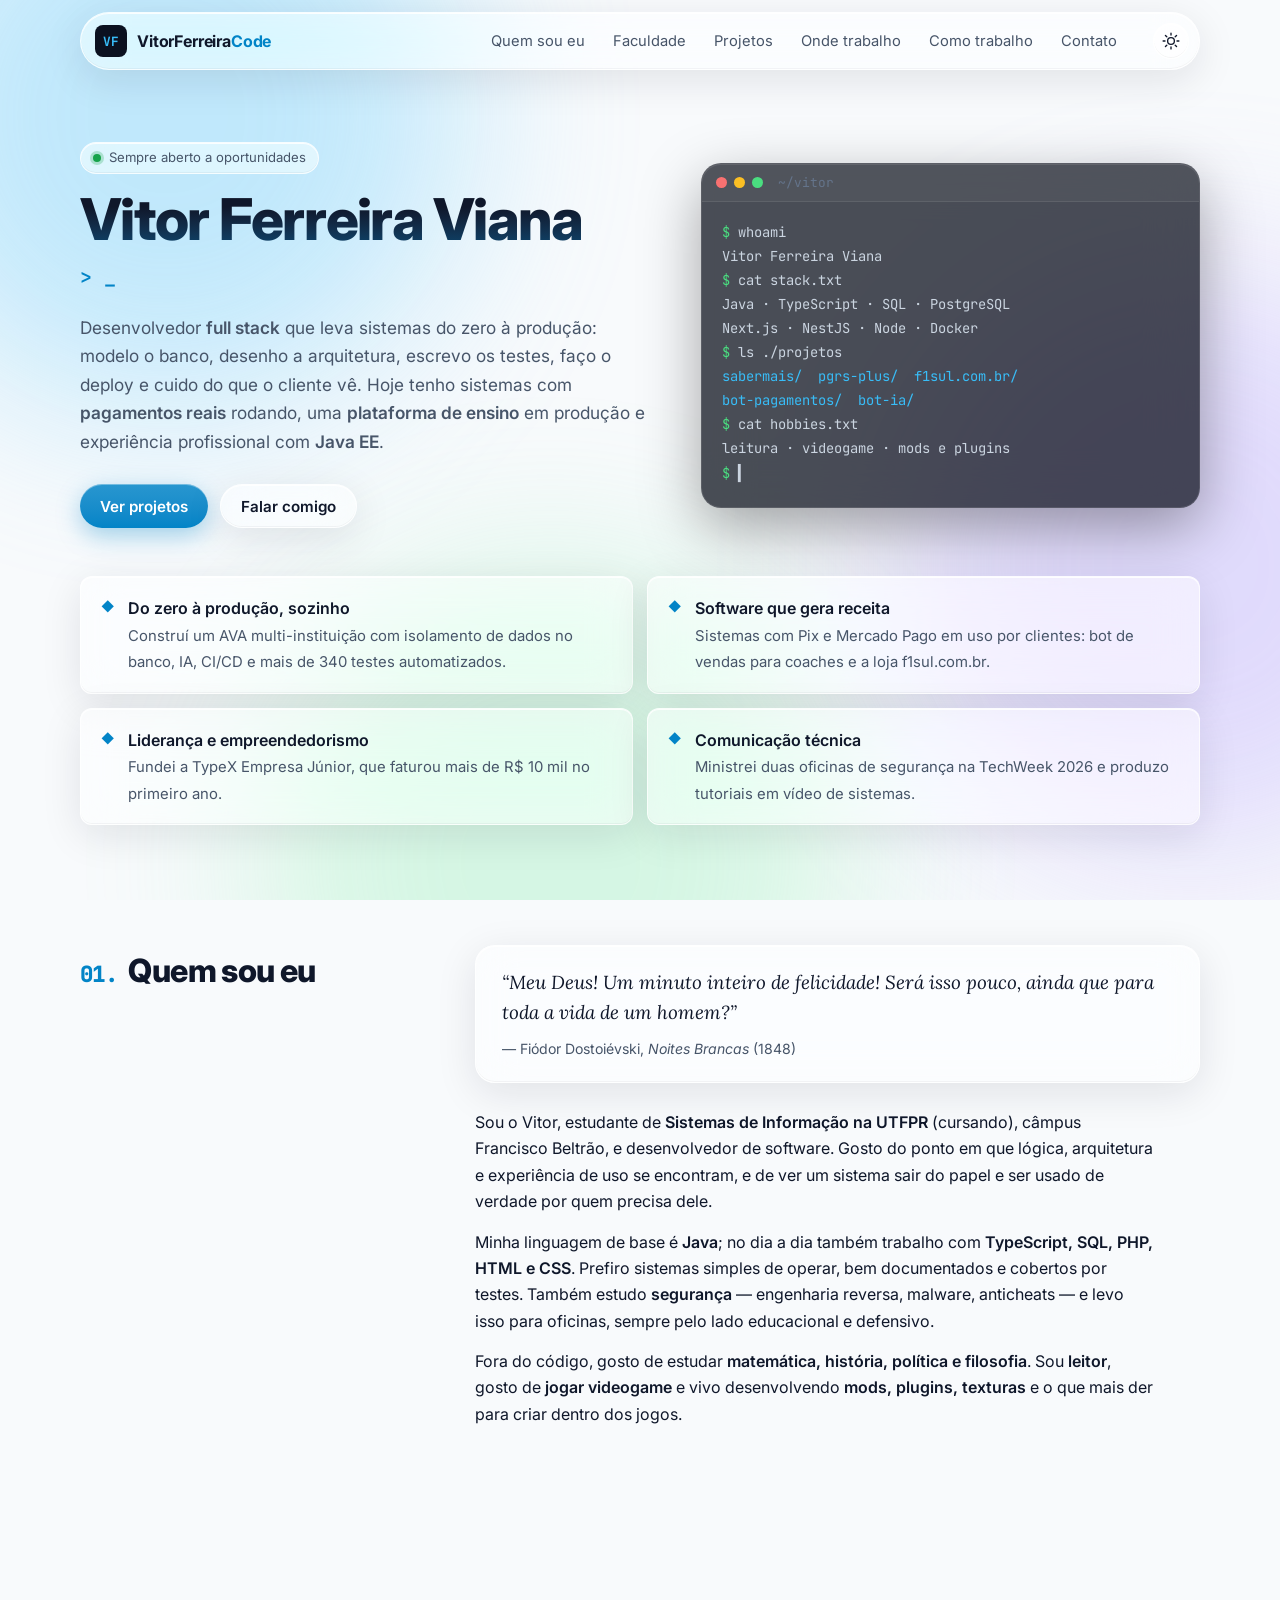
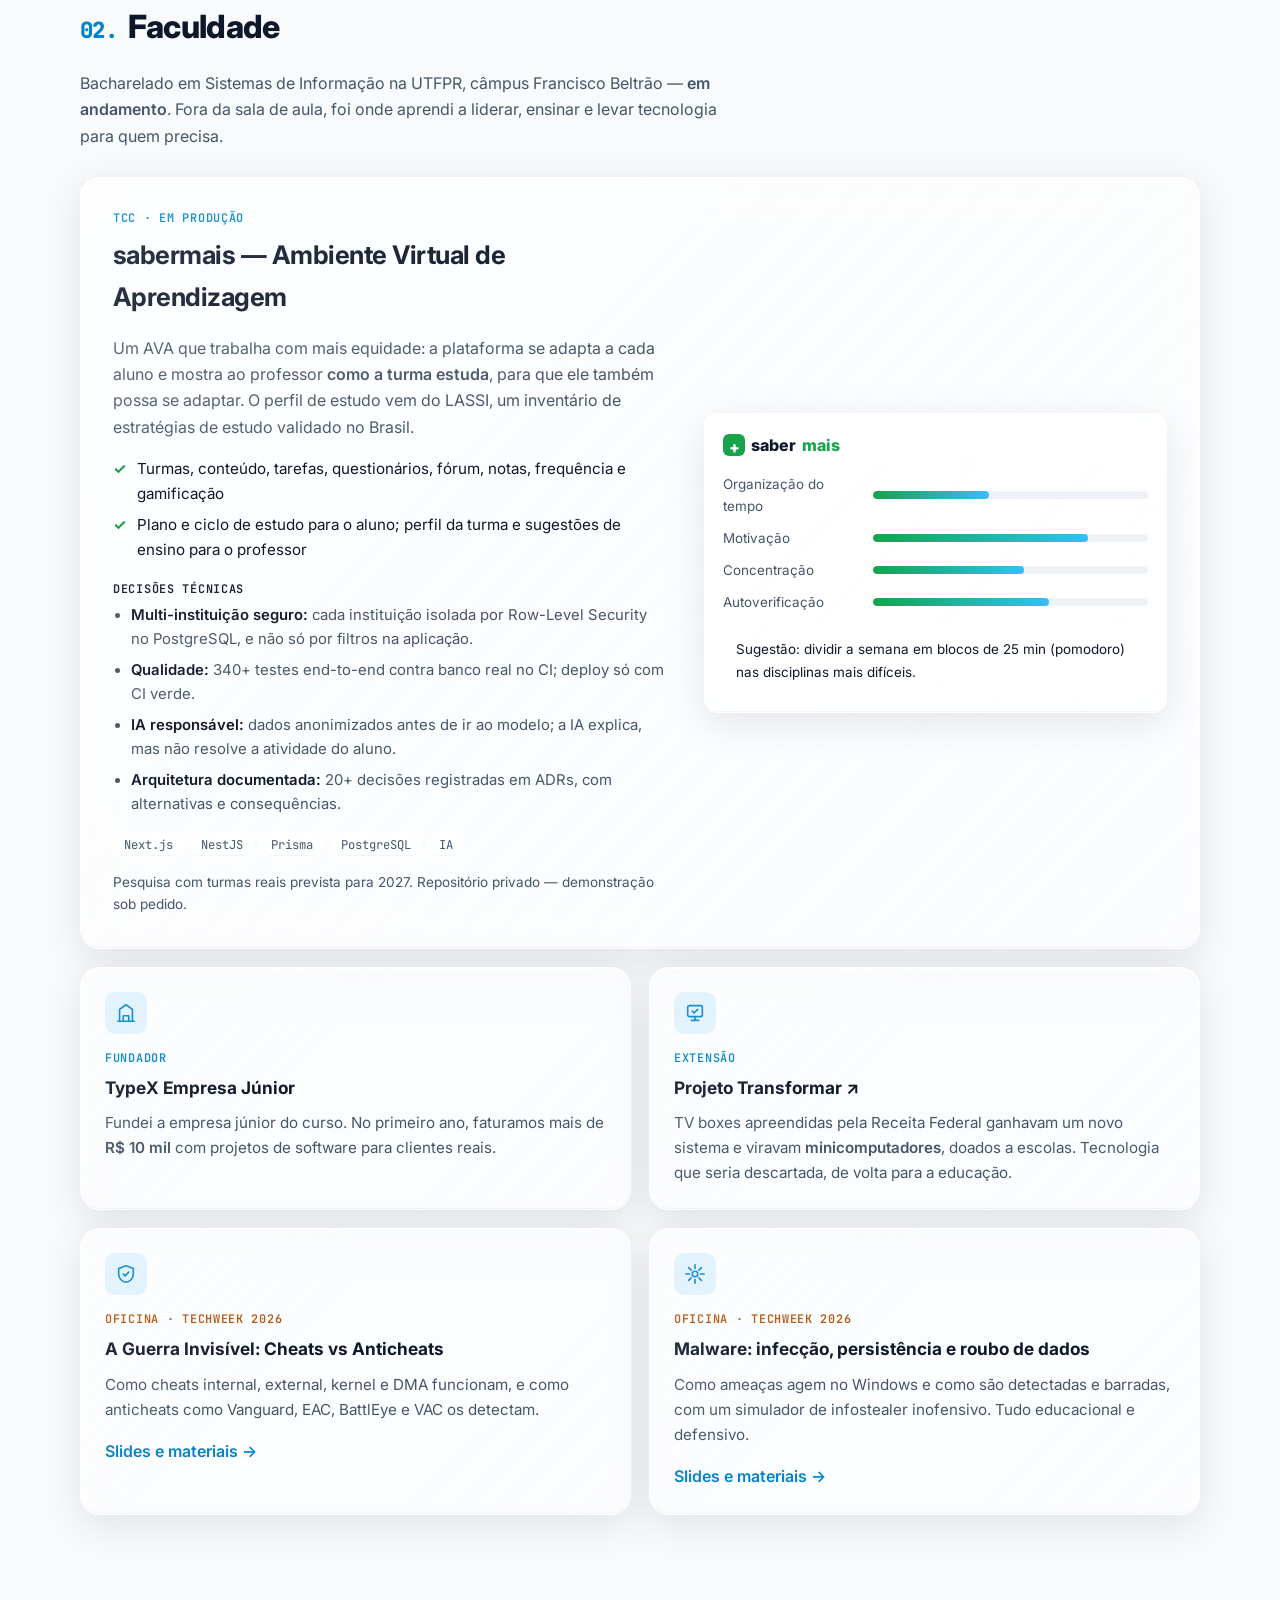
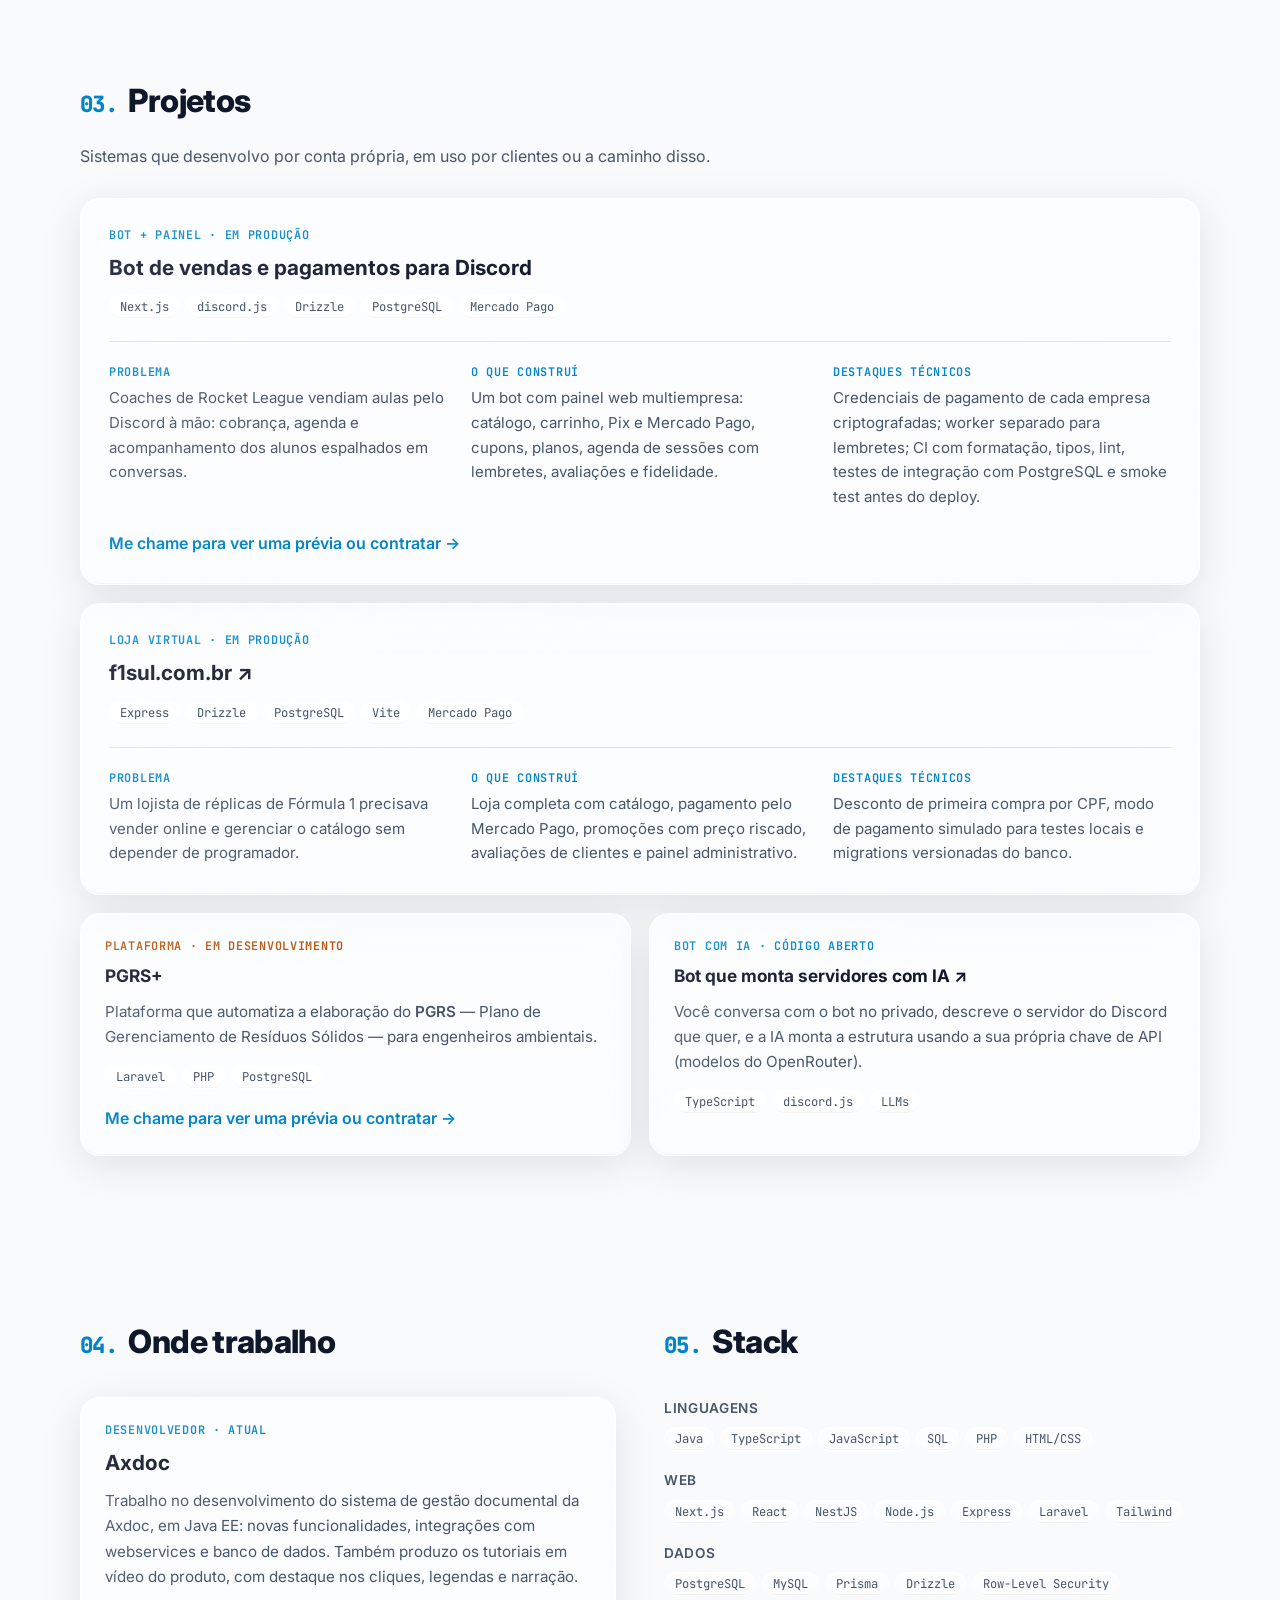
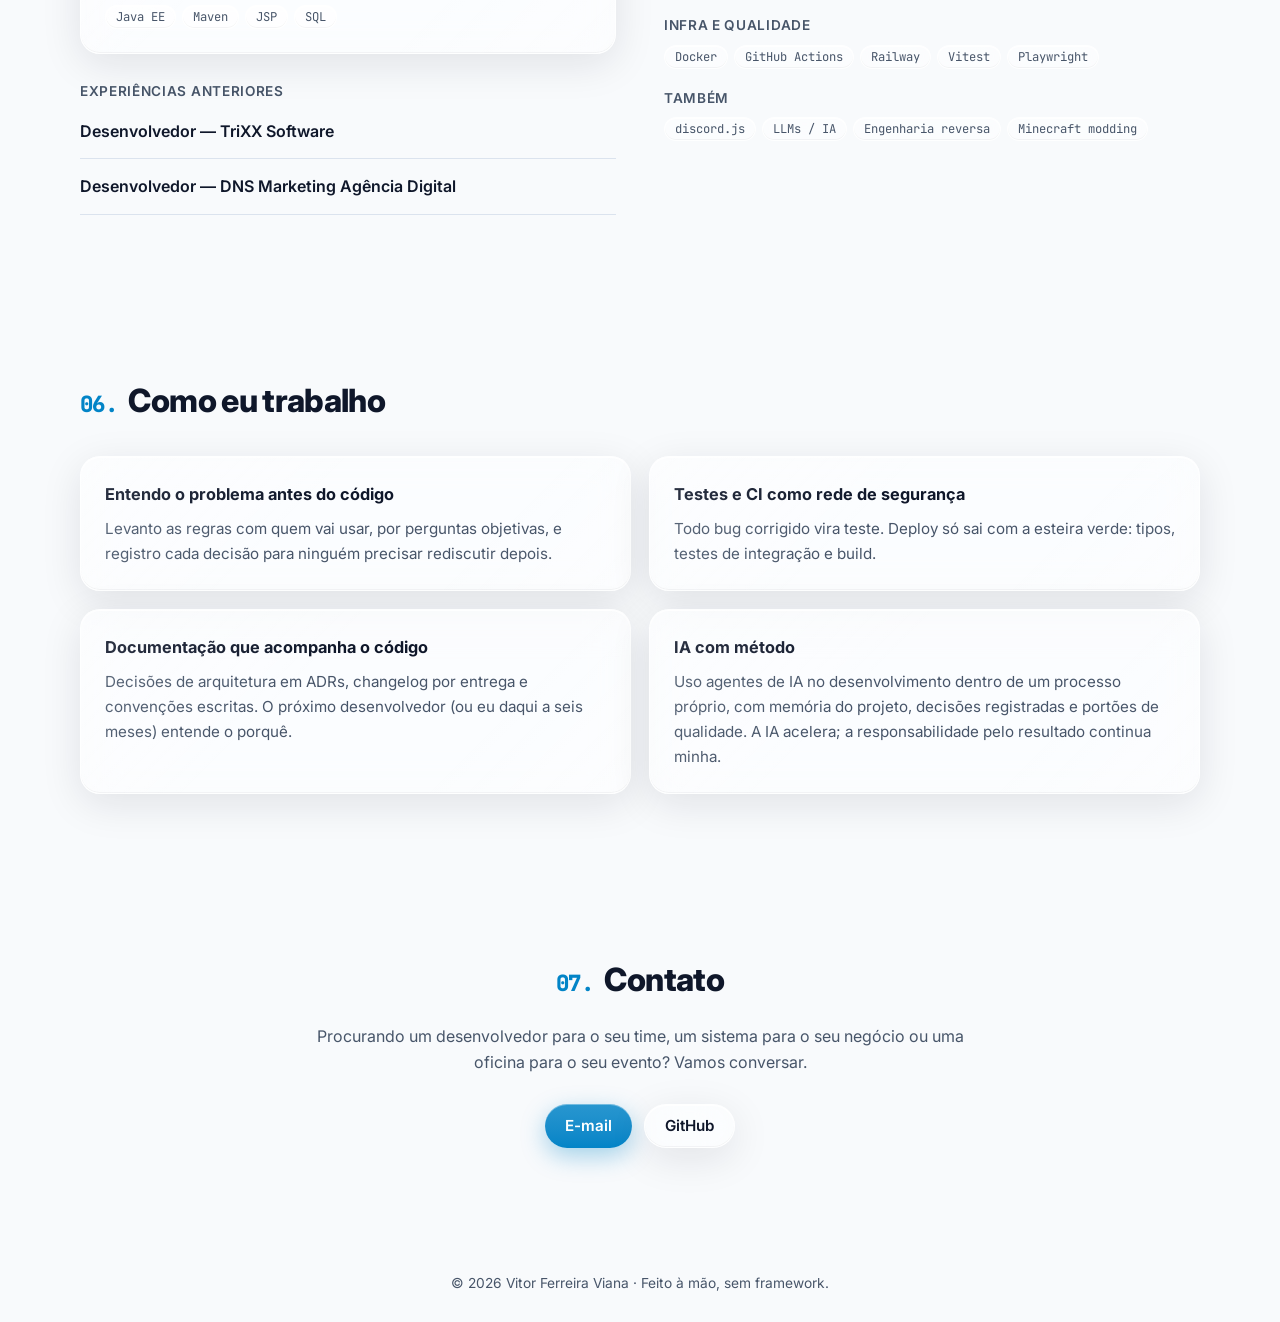
==== index.html @ c05fd9ca "feat: adicionando site pessoal com projetos, faculdade e experiências Página única em HTML, CSS e JS" ====
<!doctype html>
<html lang="pt-BR">
<head>
  <meta charset="utf-8">
  <meta name="viewport" content="width=device-width, initial-scale=1">
  <title>Vitor Ferreira Viana — Desenvolvedor de software</title>
  <meta name="description" content="Desenvolvedor de software e estudante de Sistemas de Informação na UTFPR. Fundador da TypeX Empresa Júnior, criador do sabermais e do PGRS+, instrutor de oficinas de segurança.">
  <meta property="og:title" content="Vitor Ferreira Viana — Desenvolvedor de software">
  <meta property="og:description" content="Sistemas que resolvem problemas reais: plataforma de ensino, automação ambiental, bots com IA e pagamentos, lojas virtuais.">
  <meta property="og:type" content="website">
  <meta property="og:url" content="https://vitorferreiracode.github.io/">
  <meta name="theme-color" content="#0b1120">
  <link rel="icon" href="assets/favicon.svg" type="image/svg+xml">
  <link rel="preconnect" href="https://fonts.googleapis.com">
  <link rel="preconnect" href="https://fonts.gstatic.com" crossorigin>
  <link href="https://fonts.googleapis.com/css2?family=Inter:wght@400;500;600;700;800&family=JetBrains+Mono:wght@400;600&family=Lora:ital@1&display=swap" rel="stylesheet">
  <link rel="stylesheet" href="assets/estilo.css">
  <script>
    try { const t = localStorage.getItem('tema'); if (t) document.documentElement.dataset.tema = t; } catch (e) {}
  </script>
</head>
<body>
  <a class="pular" href="#conteudo">Pular para o conteúdo</a>
  <div class="fundo-vivo" aria-hidden="true"><i></i><i></i><i></i></div>

  <header class="topo">
    <div class="largura topo__linha">
      <a class="logo" href="#inicio" aria-label="Início">
        <span class="logo__marca">VF</span><span class="logo__nome">VitorFerreira<span>Code</span></span>
      </a>
      <nav class="menu" aria-label="Seções">
        <a href="#quem-sou">Quem sou eu</a>
        <a href="#faculdade">Faculdade</a>
        <a href="#projetos">Projetos</a>
        <a href="#trabalho">Onde trabalho</a>
        <a href="#como">Como trabalho</a>
        <a href="#contato">Contato</a>
      </nav>
      <button class="tema" type="button" aria-label="Alternar tema claro/escuro">
        <svg class="tema__sol" viewBox="0 0 24 24" aria-hidden="true"><circle cx="12" cy="12" r="4.5"/><path d="M12 1.5v2.5M12 20v2.5M4.6 4.6l1.8 1.8M17.6 17.6l1.8 1.8M1.5 12H4M20 12h2.5M4.6 19.4l1.8-1.8M17.6 6.4l1.8-1.8"/></svg>
        <svg class="tema__lua" viewBox="0 0 24 24" aria-hidden="true"><path d="M20.5 14.5A8.5 8.5 0 0 1 9.5 3.5a8.5 8.5 0 1 0 11 11z"/></svg>
      </button>
    </div>
  </header>

  <main id="conteudo">
    <!-- HERO -->
    <section class="hero" id="inicio">
      <div class="largura hero__grade">
        <div>
          <p class="sobretitulo"><span class="ponto"></span> Sempre aberto a oportunidades</p>
          <h1>Vitor Ferreira Viana</h1>
          <p class="hero__papel">
            <span class="mono">&gt;</span> <span class="digitando" data-frases='["Desenvolvedor de software","Estudante de Sistemas de Informação na UTFPR","Fundador da TypeX Empresa Júnior","Instrutor de oficinas de segurança"]'>Desenvolvedor de software</span><span class="cursor" aria-hidden="true">_</span>
          </p>
          <p class="hero__texto">Desenvolvedor <b>full stack</b> que leva sistemas do zero à produção: modelo o banco, desenho a arquitetura, escrevo os testes, faço o deploy e cuido do que o cliente vê. Hoje tenho sistemas com <b>pagamentos reais</b> rodando, uma <b>plataforma de ensino</b> em produção e experiência profissional com <b>Java EE</b>.</p>
          <div class="acoes">
            <a class="botao botao--forte" href="#projetos">Ver projetos</a>
            <a class="botao" href="#contato">Falar comigo</a>
          </div>
        </div>
        <div class="terminal" aria-label="Resumo em formato de terminal">
          <div class="terminal__barra"><i></i><i></i><i></i><span>~/vitor</span></div>
<pre class="terminal__corpo"><span class="p">$</span> whoami
Vitor Ferreira Viana
<span class="p">$</span> cat stack.txt
Java · TypeScript · SQL · PostgreSQL
Next.js · NestJS · Node · Docker
<span class="p">$</span> ls ./projetos
<span class="d">sabermais/</span>  <span class="d">pgrs-plus/</span>  <span class="d">f1sul.com.br/</span>
<span class="d">bot-pagamentos/</span>  <span class="d">bot-ia/</span>
<span class="p">$</span> cat hobbies.txt
leitura · videogame · mods e plugins
<span class="p">$</span> <span class="cursor">▍</span></pre>
        </div>
      </div>
    </section>

    <!-- DESTAQUES -->
    <section class="secao secao--fina" id="destaques">
      <div class="largura">
        <ul class="conquistas">
          <li><span class="conquistas__icone" aria-hidden="true">◆</span><div><b>Do zero à produção, sozinho</b><span>Construí um AVA multi-instituição com isolamento de dados no banco, IA, CI/CD e mais de 340 testes automatizados.</span></div></li>
          <li><span class="conquistas__icone" aria-hidden="true">◆</span><div><b>Software que gera receita</b><span>Sistemas com Pix e Mercado Pago em uso por clientes: bot de vendas para coaches e a loja f1sul.com.br.</span></div></li>
          <li><span class="conquistas__icone" aria-hidden="true">◆</span><div><b>Liderança e empreendedorismo</b><span>Fundei a TypeX Empresa Júnior, que faturou mais de R$ 10 mil no primeiro ano.</span></div></li>
          <li><span class="conquistas__icone" aria-hidden="true">◆</span><div><b>Comunicação técnica</b><span>Ministrei duas oficinas de segurança na TechWeek 2026 e produzo tutoriais em vídeo de sistemas.</span></div></li>
        </ul>
      </div>
    </section>

    <!-- QUEM SOU EU -->
    <section class="secao" id="quem-sou">
      <div class="largura sobre">
        <h2 class="titulo"><span class="mono">01.</span> Quem sou eu</h2>
        <div class="sobre__texto">
          <figure class="citacao citacao--abertura">
            <blockquote>“Meu Deus! Um minuto inteiro de felicidade! Será isso pouco, ainda que para toda a vida de um homem?”</blockquote>
            <figcaption>— Fiódor Dostoiévski, <i>Noites Brancas</i> (1848)</figcaption>
          </figure>
          <p>Sou o Vitor, estudante de <b>Sistemas de Informação na UTFPR</b> (cursando), câmpus Francisco Beltrão, e desenvolvedor de software. Gosto do ponto em que lógica, arquitetura e experiência de uso se encontram, e de ver um sistema sair do papel e ser usado de verdade por quem precisa dele.</p>
          <p>Minha linguagem de base é <b>Java</b>; no dia a dia também trabalho com <b>TypeScript, SQL, PHP, HTML e CSS</b>. Prefiro sistemas simples de operar, bem documentados e cobertos por testes. Também estudo <b>segurança</b> — engenharia reversa, malware, anticheats — e levo isso para oficinas, sempre pelo lado educacional e defensivo.</p>
          <p>Fora do código, gosto de estudar <b>matemática, história, política e filosofia</b>. Sou <b>leitor</b>, gosto de <b>jogar videogame</b> e vivo desenvolvendo <b>mods, plugins, texturas</b> e o que mais der para criar dentro dos jogos.</p>
        </div>
      </div>
    </section>

    <!-- FACULDADE -->
    <section class="secao secao--alt" id="faculdade">
      <div class="largura">
        <h2 class="titulo"><span class="mono">02.</span> Faculdade</h2>
        <p class="intro">Bacharelado em Sistemas de Informação na UTFPR, câmpus Francisco Beltrão — <b>em andamento</b>. Fora da sala de aula, foi onde aprendi a liderar, ensinar e levar tecnologia para quem precisa.</p>

        <article class="destaque">
          <div class="destaque__texto">
            <p class="etiqueta">TCC · em produção</p>
            <h3>sabermais — Ambiente Virtual de Aprendizagem</h3>
            <p>Um AVA que trabalha com mais equidade: a plataforma se adapta a cada aluno e mostra ao professor <b>como a turma estuda</b>, para que ele também possa se adaptar. O perfil de estudo vem do LASSI, um inventário de estratégias de estudo validado no Brasil.</p>
            <ul class="lista-check">
              <li>Turmas, conteúdo, tarefas, questionários, fórum, notas, frequência e gamificação</li>
              <li>Plano e ciclo de estudo para o aluno; perfil da turma e sugestões de ensino para o professor</li>
            </ul>
            <p class="decisoes__titulo">Decisões técnicas</p>
            <ul class="decisoes">
              <li><b>Multi-instituição seguro:</b> cada instituição isolada por Row-Level Security no PostgreSQL, e não só por filtros na aplicação.</li>
              <li><b>Qualidade:</b> 340+ testes end-to-end contra banco real no CI; deploy só com CI verde.</li>
              <li><b>IA responsável:</b> dados anonimizados antes de ir ao modelo; a IA explica, mas não resolve a atividade do aluno.</li>
              <li><b>Arquitetura documentada:</b> 20+ decisões registradas em ADRs, com alternativas e consequências.</li>
            </ul>
            <div class="chips"><span>Next.js</span><span>NestJS</span><span>Prisma</span><span>PostgreSQL</span><span>IA</span></div>
            <p class="privado">Pesquisa com turmas reais prevista para 2027. Repositório privado — demonstração sob pedido.</p>
          </div>
          <div class="destaque__arte" aria-hidden="true">
            <div class="mini-ui">
              <div class="mini-ui__barra"><span class="sm">+</span> saber<b>mais</b></div>
              <div class="mini-ui__linha"><span>Organização do tempo</span><i style="--v:42%"></i></div>
              <div class="mini-ui__linha"><span>Motivação</span><i style="--v:78%"></i></div>
              <div class="mini-ui__linha"><span>Concentração</span><i style="--v:55%"></i></div>
              <div class="mini-ui__linha"><span>Autoverificação</span><i style="--v:64%"></i></div>
              <div class="mini-ui__dica">Sugestão: dividir a semana em blocos de 25 min (pomodoro) nas disciplinas mais difíceis.</div>
            </div>
          </div>
        </article>

        <div class="cartoes cartoes--2">
          <article class="cartao">
            <div class="cartao__icone" aria-hidden="true"><svg viewBox="0 0 24 24"><path d="M3 21h18M5 21V8l7-5 7 5v13"/><path d="M9 21v-6h6v6"/></svg></div>
            <p class="etiqueta">Fundador</p>
            <h3>TypeX Empresa Júnior</h3>
            <p>Fundei a empresa júnior do curso. No primeiro ano, faturamos mais de <b>R$ 10 mil</b> com projetos de software para clientes reais.</p>
          </article>
          <article class="cartao">
            <div class="cartao__icone" aria-hidden="true"><svg viewBox="0 0 24 24"><rect x="4" y="4" width="16" height="12" rx="2"/><path d="M8 20h8M12 16v4"/><path d="M9 10l2 2 4-4"/></svg></div>
            <p class="etiqueta">Extensão</p>
            <h3><a href="https://github.com/ProjetoTransformar/projeto-transformar" target="_blank" rel="noopener noreferrer">Projeto Transformar <span aria-hidden="true">↗</span></a></h3>
            <p>TV boxes apreendidas pela Receita Federal ganhavam um novo sistema e viravam <b>minicomputadores</b>, doados a escolas. Tecnologia que seria descartada, de volta para a educação.</p>
          </article>
          <article class="cartao">
            <div class="cartao__icone" aria-hidden="true"><svg viewBox="0 0 24 24"><path d="M12 3l8 3v6c0 4.5-3.4 8.3-8 9-4.6-.7-8-4.5-8-9V6z"/><path d="M9 12l2 2 4-4"/></svg></div>
            <p class="etiqueta etiqueta--alerta">Oficina · TechWeek 2026</p>
            <h3>A Guerra Invisível: Cheats vs Anticheats</h3>
            <p>Como cheats internal, external, kernel e DMA funcionam, e como anticheats como Vanguard, EAC, BattlEye e VAC os detectam.</p>
            <a class="link" href="https://github.com/VitorFerreiraCode/oficina-cheat-e-anticheat" target="_blank" rel="noopener noreferrer">Slides e materiais <span aria-hidden="true">→</span></a>
          </article>
          <article class="cartao">
            <div class="cartao__icone" aria-hidden="true"><svg viewBox="0 0 24 24"><circle cx="12" cy="12" r="3"/><path d="M12 2v4M12 18v4M2 12h4M18 12h4M5 5l2.8 2.8M16.2 16.2 19 19M5 19l2.8-2.8M16.2 7.8 19 5"/></svg></div>
            <p class="etiqueta etiqueta--alerta">Oficina · TechWeek 2026</p>
            <h3>Malware: infecção, persistência e roubo de dados</h3>
            <p>Como ameaças agem no Windows e como são detectadas e barradas, com um simulador de infostealer inofensivo. Tudo educacional e defensivo.</p>
            <a class="link" href="https://github.com/VitorFerreiraCode/oficina-malwares" target="_blank" rel="noopener noreferrer">Slides e materiais <span aria-hidden="true">→</span></a>
          </article>
        </div>
      </div>
    </section>

    <!-- PROJETOS -->
    <section class="secao" id="projetos">
      <div class="largura">
        <h2 class="titulo"><span class="mono">03.</span> Projetos</h2>
        <p class="intro">Sistemas que desenvolvo por conta própria, em uso por clientes ou a caminho disso.</p>

        <article class="caso">
          <div class="caso__cabeca">
            <p class="etiqueta">Bot + painel · em produção</p>
            <h3>Bot de vendas e pagamentos para Discord</h3>
            <div class="chips"><span>Next.js</span><span>discord.js</span><span>Drizzle</span><span>PostgreSQL</span><span>Mercado Pago</span></div>
          </div>
          <div class="caso__corpo">
            <div><h4>Problema</h4><p>Coaches de Rocket League vendiam aulas pelo Discord à mão: cobrança, agenda e acompanhamento dos alunos espalhados em conversas.</p></div>
            <div><h4>O que construí</h4><p>Um bot com painel web multiempresa: catálogo, carrinho, Pix e Mercado Pago, cupons, planos, agenda de sessões com lembretes, avaliações e fidelidade.</p></div>
            <div><h4>Destaques técnicos</h4><p>Credenciais de pagamento de cada empresa criptografadas; worker separado para lembretes; CI com formatação, tipos, lint, testes de integração com PostgreSQL e smoke test antes do deploy.</p></div>
          </div>
          <a class="link" href="#contato">Me chame para ver uma prévia ou contratar <span aria-hidden="true">→</span></a>
        </article>

        <article class="caso">
          <div class="caso__cabeca">
            <p class="etiqueta">Loja virtual · em produção</p>
            <h3><a href="https://f1sul.com.br" target="_blank" rel="noopener noreferrer">f1sul.com.br <span aria-hidden="true">↗</span></a></h3>
            <div class="chips"><span>Express</span><span>Drizzle</span><span>PostgreSQL</span><span>Vite</span><span>Mercado Pago</span></div>
          </div>
          <div class="caso__corpo">
            <div><h4>Problema</h4><p>Um lojista de réplicas de Fórmula 1 precisava vender online e gerenciar o catálogo sem depender de programador.</p></div>
            <div><h4>O que construí</h4><p>Loja completa com catálogo, pagamento pelo Mercado Pago, promoções com preço riscado, avaliações de clientes e painel administrativo.</p></div>
            <div><h4>Destaques técnicos</h4><p>Desconto de primeira compra por CPF, modo de pagamento simulado para testes locais e migrations versionadas do banco.</p></div>
          </div>
        </article>

        <div class="cartoes cartoes--2">
          <article class="cartao projeto">
            <p class="etiqueta etiqueta--alerta">Plataforma · em desenvolvimento</p>
            <h3>PGRS+</h3>
            <p>Plataforma que automatiza a elaboração do <b>PGRS</b> — Plano de Gerenciamento de Resíduos Sólidos — para engenheiros ambientais.</p>
            <div class="chips"><span>Laravel</span><span>PHP</span><span>PostgreSQL</span></div>
            <a class="link" href="#contato">Me chame para ver uma prévia ou contratar <span aria-hidden="true">→</span></a>
          </article>
          <article class="cartao projeto">
            <p class="etiqueta">Bot com IA · código aberto</p>
            <h3><a href="https://github.com/VitorFerreiraCode/bot-discord-IA" target="_blank" rel="noopener noreferrer">Bot que monta servidores com IA <span aria-hidden="true">↗</span></a></h3>
            <p>Você conversa com o bot no privado, descreve o servidor do Discord que quer, e a IA monta a estrutura usando a sua própria chave de API (modelos do OpenRouter).</p>
            <div class="chips"><span>TypeScript</span><span>discord.js</span><span>LLMs</span></div>
          </article>
        </div>
      </div>
    </section>

    <!-- ONDE TRABALHO -->
    <section class="secao secao--alt" id="trabalho">
      <div class="largura duas">
        <div>
          <h2 class="titulo"><span class="mono">04.</span> Onde trabalho</h2>
          <article class="cartao trabalho">
            <p class="etiqueta">Desenvolvedor · atual</p>
            <h3>Axdoc</h3>
            <p>Trabalho no desenvolvimento do sistema de gestão documental da Axdoc, em Java EE: novas funcionalidades, integrações com webservices e banco de dados. Também produzo os tutoriais em vídeo do produto, com destaque nos cliques, legendas e narração.</p>
            <div class="chips"><span>Java EE</span><span>Maven</span><span>JSP</span><span>SQL</span></div>
          </article>
          <h3 class="trabalho__anteriores">Experiências anteriores</h3>
          <ul class="trajetoria">
            <li><b>Desenvolvedor — TriXX Software</b></li>
            <li><b>Desenvolvedor — DNS Marketing Agência Digital</b></li>
          </ul>
        </div>
        <div>
          <h2 class="titulo"><span class="mono">05.</span> Stack</h2>
          <div class="stack">
            <div><h4>Linguagens</h4><div class="chips"><span>Java</span><span>TypeScript</span><span>JavaScript</span><span>SQL</span><span>PHP</span><span>HTML/CSS</span></div></div>
            <div><h4>Web</h4><div class="chips"><span>Next.js</span><span>React</span><span>NestJS</span><span>Node.js</span><span>Express</span><span>Laravel</span><span>Tailwind</span></div></div>
            <div><h4>Dados</h4><div class="chips"><span>PostgreSQL</span><span>MySQL</span><span>Prisma</span><span>Drizzle</span><span>Row-Level Security</span></div></div>
            <div><h4>Infra e qualidade</h4><div class="chips"><span>Docker</span><span>GitHub Actions</span><span>Railway</span><span>Vitest</span><span>Playwright</span></div></div>
            <div><h4>Também</h4><div class="chips"><span>discord.js</span><span>LLMs / IA</span><span>Engenharia reversa</span><span>Minecraft modding</span></div></div>
          </div>
        </div>
      </div>
    </section>

    <!-- COMO EU TRABALHO -->
    <section class="secao" id="como">
      <div class="largura">
        <h2 class="titulo"><span class="mono">06.</span> Como eu trabalho</h2>
        <div class="cartoes cartoes--2 principios">
          <article class="cartao"><h3>Entendo o problema antes do código</h3><p>Levanto as regras com quem vai usar, por perguntas objetivas, e registro cada decisão para ninguém precisar rediscutir depois.</p></article>
          <article class="cartao"><h3>Testes e CI como rede de segurança</h3><p>Todo bug corrigido vira teste. Deploy só sai com a esteira verde: tipos, testes de integração e build.</p></article>
          <article class="cartao"><h3>Documentação que acompanha o código</h3><p>Decisões de arquitetura em ADRs, changelog por entrega e convenções escritas. O próximo desenvolvedor (ou eu daqui a seis meses) entende o porquê.</p></article>
          <article class="cartao"><h3>IA com método</h3><p>Uso agentes de IA no desenvolvimento dentro de um processo próprio, com memória do projeto, decisões registradas e portões de qualidade. A IA acelera; a responsabilidade pelo resultado continua minha.</p></article>
        </div>
      </div>
    </section>

    <!-- CONTATO -->
    <section class="secao contato" id="contato">
      <div class="largura">
        <h2 class="titulo"><span class="mono">07.</span> Contato</h2>
        <p class="intro">Procurando um desenvolvedor para o seu time, um sistema para o seu negócio ou uma oficina para o seu evento? Vamos conversar.</p>
        <div class="acoes">
          <a class="botao botao--forte" href="mailto:vitorferreiraviana@alunos.utfpr.edu.br">E-mail</a>
          <a class="botao" href="https://github.com/VitorFerreiraCode" target="_blank" rel="noopener noreferrer">GitHub</a>
        </div>
      </div>
    </section>
  </main>

  <footer class="rodape">
    <div class="largura">© <span id="ano">2026</span> Vitor Ferreira Viana · Feito à mão, sem framework.</div>
  </footer>

  <script src="assets/main.js" defer></script>
</body>
</html>
---- assets/estilo.css ----
/* Tokens: escuro por padrão do sistema; claro/escuro escolhido no botão sobrepõe. */
:root {
  --fundo: #f8fafc;
  --fundo-alt: #eef2f7;
  --superficie: #ffffff;
  --texto: #0f172a;
  --suave: #475569;
  --linha: #dbe3ee;
  --acento: #0284c7;
  --acento-forte: #0369a1;
  --acento-fundo: #e0f2fe;
  --verde: #16a34a;
  --alerta: #b45309;
  --alerta-fundo: #fef3c7;
  --terminal: #0b1120;
  --terminal-texto: #cbd5e1;
  --sombra: 0 1px 2px rgb(15 23 42 / 6%), 0 8px 24px rgb(15 23 42 / 6%);
  color-scheme: light;
}
@media (prefers-color-scheme: dark) {
  :root:not([data-tema="claro"]) {
    --fundo: #0b1120;
    --fundo-alt: #0f172a;
    --superficie: #111a2e;
    --texto: #e2e8f0;
    --suave: #94a3b8;
    --linha: #1e293b;
    --acento: #38bdf8;
    --acento-forte: #7dd3fc;
    --acento-fundo: rgb(56 189 248 / 12%);
    --verde: #4ade80;
    --alerta: #fbbf24;
    --alerta-fundo: rgb(251 191 36 / 12%);
    --terminal: #060b16;
    --sombra: 0 1px 2px rgb(0 0 0 / 30%), 0 10px 30px rgb(0 0 0 / 25%);
    color-scheme: dark;
  }
}
:root[data-tema="escuro"] {
  --fundo: #0b1120;
  --fundo-alt: #0f172a;
  --superficie: #111a2e;
  --texto: #e2e8f0;
  --suave: #94a3b8;
  --linha: #1e293b;
  --acento: #38bdf8;
  --acento-forte: #7dd3fc;
  --acento-fundo: rgb(56 189 248 / 12%);
  --verde: #4ade80;
  --alerta: #fbbf24;
  --alerta-fundo: rgb(251 191 36 / 12%);
  --terminal: #060b16;
  --sombra: 0 1px 2px rgb(0 0 0 / 30%), 0 10px 30px rgb(0 0 0 / 25%);
  color-scheme: dark;
}

* { box-sizing: border-box; }
html { scroll-behavior: smooth; scroll-padding-top: 72px; }
body {
  margin: 0;
  background: var(--fundo);
  color: var(--texto);
  font: 400 1rem/1.65 Inter, system-ui, sans-serif;
  -webkit-font-smoothing: antialiased;
}
a { color: var(--acento); text-decoration: none; }
a:hover { text-decoration: underline; }
b { font-weight: 600; }
.mono, pre, code { font-family: "JetBrains Mono", ui-monospace, monospace; }
.largura { width: min(1120px, 100% - 32px); margin-inline: auto; }
.pular { position: absolute; left: -999px; top: 8px; background: var(--acento); color: #fff; padding: 8px 12px; border-radius: 6px; z-index: 50; }
.pular:focus { left: 8px; }
:focus-visible { outline: 2px solid var(--acento); outline-offset: 3px; border-radius: 4px; }

/* Topo */
.topo { position: sticky; top: 0; z-index: 20; background: color-mix(in srgb, var(--fundo) 85%, transparent); backdrop-filter: blur(10px); border-bottom: 1px solid var(--linha); }
.topo__linha { display: flex; align-items: center; gap: 24px; height: 60px; }
.logo { display: flex; align-items: center; gap: 10px; color: var(--texto); font-weight: 700; }
.logo:hover { text-decoration: none; }
.logo__marca { display: grid; place-items: center; width: 32px; height: 32px; border-radius: 8px; background: var(--terminal); color: #38bdf8; font: 700 .8rem "JetBrains Mono", monospace; }
.logo__nome span { color: var(--acento); }
.menu { display: flex; gap: 22px; margin-left: auto; font-size: .92rem; }
.menu a { color: var(--suave); }
.menu a:hover { color: var(--texto); text-decoration: none; }
.tema { display: grid; place-items: center; width: 36px; height: 36px; border-radius: 8px; border: 1px solid var(--linha); background: var(--superficie); color: var(--texto); cursor: pointer; }
.tema svg { width: 18px; height: 18px; fill: none; stroke: currentColor; stroke-width: 1.8; stroke-linecap: round; }
.tema__lua { display: none; }
:root[data-tema="escuro"] .tema__sol { display: none; }
:root[data-tema="escuro"] .tema__lua { display: block; }
@media (prefers-color-scheme: dark) {
  :root:not([data-tema="claro"]) .tema__sol { display: none; }
  :root:not([data-tema="claro"]) .tema__lua { display: block; }
}

/* Hero */
.hero { padding: 72px 0 40px; background: radial-gradient(900px 400px at 85% -10%, var(--acento-fundo), transparent 70%); }
.hero__grade { display: grid; grid-template-columns: minmax(0, 1.15fr) minmax(0, 1fr); gap: 48px; align-items: center; }
.sobretitulo { display: inline-flex; align-items: center; gap: 8px; margin: 0 0 14px; padding: 4px 12px; border: 1px solid var(--linha); border-radius: 999px; font-size: .82rem; color: var(--suave); background: var(--superficie); }
.ponto { width: 8px; height: 8px; border-radius: 50%; background: var(--verde); box-shadow: 0 0 0 3px color-mix(in srgb, var(--verde) 25%, transparent); }
h1 { margin: 0; font-size: clamp(2.2rem, 5vw, 3.6rem); line-height: 1.08; letter-spacing: -0.03em; font-weight: 800; }
.hero__papel { margin: 14px 0 0; font: 600 clamp(1rem, 2.2vw, 1.25rem) "JetBrains Mono", monospace; color: var(--acento); min-height: 1.6em; }
.cursor { animation: piscar 1s steps(1) infinite; }
@keyframes piscar { 50% { opacity: 0; } }
.hero__texto { margin: 18px 0 0; max-width: 56ch; font-size: 1.08rem; color: var(--suave); }
.acoes { display: flex; flex-wrap: wrap; gap: 12px; margin-top: 28px; }
.botao { display: inline-flex; align-items: center; height: 44px; padding: 0 20px; border-radius: 10px; border: 1px solid var(--linha); background: var(--superficie); color: var(--texto); font-weight: 600; font-size: .95rem; }
.botao:hover { text-decoration: none; border-color: var(--acento); }
.botao--forte { background: var(--acento); border-color: var(--acento); color: #fff; }
:root[data-tema="escuro"] .botao--forte { color: #04121f; }
@media (prefers-color-scheme: dark) { :root:not([data-tema="claro"]) .botao--forte { color: #04121f; } }
.botao--forte:hover { background: var(--acento-forte); border-color: var(--acento-forte); }

.terminal { border-radius: 14px; background: var(--terminal); box-shadow: var(--sombra); overflow: hidden; border: 1px solid #1e293b; }
.terminal__barra { display: flex; align-items: center; gap: 7px; padding: 10px 14px; background: #0f172a; border-bottom: 1px solid #1e293b; }
.terminal__barra i { width: 11px; height: 11px; border-radius: 50%; background: #334155; }
.terminal__barra i:nth-child(1) { background: #f87171; }
.terminal__barra i:nth-child(2) { background: #fbbf24; }
.terminal__barra i:nth-child(3) { background: #4ade80; }
.terminal__barra span { margin-left: 8px; color: #64748b; font: .8rem "JetBrains Mono", monospace; }
.terminal__corpo { margin: 0; padding: 18px 20px 22px; color: var(--terminal-texto); font-size: .86rem; line-height: 1.75; white-space: pre-wrap; overflow-x: auto; }
.terminal__corpo .p { color: #4ade80; }
.terminal__corpo .d { color: #38bdf8; }

.numeros { display: grid; grid-template-columns: repeat(4, minmax(0, 1fr)); gap: 16px; margin-top: 56px; }
.numeros div { padding: 18px; border: 1px solid var(--linha); border-radius: 12px; background: var(--superficie); }
.numeros b { display: block; font-size: 1.7rem; font-weight: 800; letter-spacing: -0.02em; color: var(--acento); }
.numeros span { font-size: .88rem; color: var(--suave); }

/* Seções */
.secao { padding: 80px 0; }
.secao--alt { background: var(--fundo-alt); border-block: 1px solid var(--linha); }
.titulo { margin: 0 0 28px; font-size: clamp(1.5rem, 3vw, 2rem); letter-spacing: -0.02em; font-weight: 800; }
.titulo .mono { color: var(--acento); font-size: .7em; margin-right: 6px; }
.intro { margin: -12px 0 28px; max-width: 65ch; color: var(--suave); }
.nota { margin: 22px 0 0; color: var(--suave); }

.sobre { display: grid; grid-template-columns: minmax(0, 1fr) minmax(0, 2fr); gap: 32px; }
.sobre__texto p { margin: 0 0 14px; max-width: 68ch; }

.cartoes { display: grid; gap: 18px; }
.cartoes--3 { grid-template-columns: repeat(3, minmax(0, 1fr)); }
.cartoes--2 { grid-template-columns: repeat(2, minmax(0, 1fr)); }
.cartao { padding: 24px; border: 1px solid var(--linha); border-radius: 14px; background: var(--superficie); transition: border-color .2s, transform .2s; }
.cartao:hover { border-color: color-mix(in srgb, var(--acento) 50%, var(--linha)); transform: translateY(-2px); }
.cartao h3 { margin: 0 0 8px; font-size: 1.08rem; }
.cartao h3 a { color: var(--texto); }
.cartao p { margin: 0; color: var(--suave); font-size: .95rem; }
.cartao__icone { display: grid; place-items: center; width: 42px; height: 42px; margin-bottom: 16px; border-radius: 10px; background: var(--acento-fundo); color: var(--acento); }
.cartao__icone svg { width: 22px; height: 22px; fill: none; stroke: currentColor; stroke-width: 1.8; stroke-linecap: round; stroke-linejoin: round; }

.etiqueta { margin: 0 0 8px !important; font: 600 .74rem "JetBrains Mono", monospace !important; color: var(--acento) !important; text-transform: uppercase; letter-spacing: .06em; }
.etiqueta--alerta { color: var(--alerta) !important; }
.chips { display: flex; flex-wrap: wrap; gap: 6px; margin-top: 16px; }
.chips span { padding: 3px 10px; border-radius: 999px; font: .76rem "JetBrains Mono", monospace; background: var(--fundo-alt); border: 1px solid var(--linha); color: var(--suave); }
.secao--alt .chips span { background: var(--superficie); }
.link { display: inline-block; margin-top: 16px; font-weight: 600; }

.destaque { display: grid; grid-template-columns: minmax(0, 1.2fr) minmax(0, 1fr); gap: 36px; align-items: center; padding: 32px; margin-bottom: 18px; border: 1px solid var(--linha); border-radius: 18px; background: linear-gradient(135deg, var(--superficie), var(--acento-fundo)); }
.destaque h3 { margin: 0 0 10px; font-size: 1.6rem; letter-spacing: -0.02em; }
.destaque p { color: var(--suave); }
.lista-check { margin: 14px 0 0; padding: 0; list-style: none; }
.lista-check li { position: relative; padding-left: 24px; margin-bottom: 6px; font-size: .95rem; }
.lista-check li::before { content: "✓"; position: absolute; left: 0; color: var(--verde); font-weight: 700; }
.privado { margin: 14px 0 0; font-size: .85rem; }

.mini-ui { padding: 18px; border-radius: 14px; background: var(--superficie); border: 1px solid var(--linha); box-shadow: var(--sombra); }
.mini-ui__barra { display: flex; align-items: center; gap: 6px; margin-bottom: 14px; font-weight: 800; }
.mini-ui__barra b { color: #16a34a; font-weight: 800; }
.mini-ui__barra .sm { display: grid; place-items: center; width: 22px; height: 22px; border-radius: 6px; background: #16a34a; color: #fff; }
.mini-ui__linha { display: grid; grid-template-columns: 140px minmax(0, 1fr); align-items: center; gap: 10px; margin-bottom: 10px; font-size: .84rem; color: var(--suave); }
.mini-ui__linha i { position: relative; height: 8px; border-radius: 99px; background: var(--fundo-alt); overflow: hidden; }
.mini-ui__linha i::after { content: ""; position: absolute; inset: 0; width: var(--v); background: linear-gradient(90deg, #16a34a, #38bdf8); border-radius: 99px; }
.mini-ui__dica { margin-top: 14px; padding: 10px 12px; border-radius: 10px; background: var(--acento-fundo); font-size: .84rem; }

.pesquisa__grade { display: grid; grid-template-columns: minmax(0, 1.4fr) minmax(0, 1fr); gap: 40px; }
.pesquisa h3 { margin: 0 0 12px; font-size: 1.3rem; }
.pesquisa p { color: var(--suave); max-width: 62ch; }
.linha-tempo { margin: 0; padding: 0 0 0 20px; list-style: none; border-left: 2px solid var(--linha); }
.linha-tempo li { position: relative; padding: 0 0 22px 8px; }
.linha-tempo li::before { content: ""; position: absolute; left: -27px; top: 6px; width: 12px; height: 12px; border-radius: 50%; background: var(--acento); box-shadow: 0 0 0 4px var(--fundo); }
.linha-tempo b { display: block; font-family: "JetBrains Mono", monospace; color: var(--acento); }
.linha-tempo span { color: var(--suave); font-size: .95rem; }

.duas { display: grid; grid-template-columns: minmax(0, 1fr) minmax(0, 1fr); gap: 48px; }
.trajetoria { margin: 0; padding: 0; list-style: none; }
.trajetoria li { padding: 14px 0; border-bottom: 1px solid var(--linha); }
.trajetoria li:first-child { padding-top: 0; }
.trajetoria b { display: block; }
.trajetoria span { color: var(--suave); font-size: .94rem; }
.stack { display: grid; gap: 18px; }
.stack h4 { margin: 0; font-size: .85rem; color: var(--suave); font-weight: 600; text-transform: uppercase; letter-spacing: .05em; }
.stack .chips { margin-top: 8px; }

.fora p { max-width: 68ch; color: var(--suave); font-size: 1.05rem; }
.contato { text-align: center; padding-bottom: 96px; }
.contato .intro { margin-inline: auto; }
.contato .acoes { justify-content: center; }
.rodape { padding: 28px 0; border-top: 1px solid var(--linha); color: var(--suave); font-size: .86rem; text-align: center; }

/* Responsivo */
@media (max-width: 900px) {
  .hero__grade, .destaque, .pesquisa__grade, .duas, .sobre { grid-template-columns: minmax(0, 1fr); }
  .cartoes--3 { grid-template-columns: repeat(2, minmax(0, 1fr)); }
  .numeros { grid-template-columns: repeat(2, minmax(0, 1fr)); }
  .menu { display: none; }
  .tema { margin-left: auto; }
}
@media (max-width: 600px) {
  .hero { padding-top: 44px; }
  .cartoes--3, .cartoes--2 { grid-template-columns: minmax(0, 1fr); }
  .secao { padding: 60px 0; }
  .destaque { padding: 22px; }
  .mini-ui__linha { grid-template-columns: 110px minmax(0, 1fr); }
}
@media (prefers-reduced-motion: reduce) {
  html { scroll-behavior: auto; }
  .cursor { animation: none; }
  .cartao { transition: none; }
}

/* Citação literária e cartão de trabalho */
.citacao { margin: 26px 0 0; padding: 22px 26px; border-left: 3px solid var(--acento); border-radius: 0 12px 12px 0; background: var(--acento-fundo); }
.citacao blockquote { margin: 0; font: italic 1.18rem/1.55 Lora, Georgia, serif; color: var(--texto); }
.citacao figcaption { margin-top: 10px; font-size: .88rem; color: var(--suave); }
.trabalho h3 { font-size: 1.3rem; }
.cartao .etiqueta + h3 { margin-top: 0; }
.destaque + .cartoes { margin-top: 18px; }
.citacao--abertura { margin: 0 0 26px; }

/* Destaques, estudos de caso e decisões */
.secao--fina { padding: 8px 0 40px; }
.conquistas { display: grid; grid-template-columns: repeat(2, minmax(0, 1fr)); gap: 14px; margin: 0; padding: 0; list-style: none; }
.conquistas li { display: flex; gap: 14px; padding: 18px 20px; border: 1px solid var(--linha); border-radius: 12px; background: var(--superficie); }
.conquistas__icone { color: var(--acento); font-size: .8rem; line-height: 1.9; }
.conquistas b { display: block; }
.conquistas span:not(.conquistas__icone) { color: var(--suave); font-size: .93rem; }
.decisoes__titulo { margin: 18px 0 6px !important; font: 600 .74rem "JetBrains Mono", monospace; text-transform: uppercase; letter-spacing: .06em; color: var(--texto) !important; }
.decisoes { margin: 0; padding-left: 18px; }
.decisoes li { margin-bottom: 6px; font-size: .93rem; color: var(--suave); }
.decisoes b { color: var(--texto); }
.caso { margin-bottom: 18px; padding: 28px; border: 1px solid var(--linha); border-radius: 16px; background: var(--superficie); }
.caso__cabeca h3 { margin: 0; font-size: 1.3rem; }
.caso__cabeca h3 a { color: var(--texto); }
.caso__cabeca .chips { margin-top: 10px; }
.caso__corpo { display: grid; grid-template-columns: repeat(3, minmax(0, 1fr)); gap: 24px; margin-top: 22px; padding-top: 22px; border-top: 1px solid var(--linha); }
.caso__corpo h4 { margin: 0 0 6px; font: 600 .74rem "JetBrains Mono", monospace; text-transform: uppercase; letter-spacing: .06em; color: var(--acento); }
.caso__corpo p { margin: 0; color: var(--suave); font-size: .94rem; }
.caso .link { margin-top: 20px; }
.caso + .cartoes { margin-top: 18px; }
.principios .cartao h3 { font-size: 1.02rem; }
@media (max-width: 900px) {
  .caso__corpo { grid-template-columns: minmax(0, 1fr); gap: 16px; }
}
@media (max-width: 600px) {
  .conquistas { grid-template-columns: minmax(0, 1fr); }
  .caso { padding: 22px; }
}
.trabalho__anteriores { margin: 26px 0 6px; font-size: .85rem; color: var(--suave); font-weight: 600; text-transform: uppercase; letter-spacing: .05em; }
.trabalho__anteriores + .trajetoria li:first-child { padding-top: 10px; }

/* ===================== Liquid glass ===================== */
:root {
  --vidro: rgb(255 255 255 / 55%);
  --vidro-forte: rgb(255 255 255 / 72%);
  --vidro-borda: rgb(255 255 255 / 70%);
  --vidro-brilho: inset 0 1px 0 rgb(255 255 255 / 85%), inset 0 -1px 0 rgb(15 23 42 / 4%);
  --vidro-sombra: 0 10px 40px rgb(15 23 42 / 10%);
  --blob1: #7dd3fc; --blob2: #c4b5fd; --blob3: #86efac;
}
@media (prefers-color-scheme: dark) {
  :root:not([data-tema="claro"]) {
    --vidro: rgb(255 255 255 / 5%);
    --vidro-forte: rgb(255 255 255 / 8%);
    --vidro-borda: rgb(255 255 255 / 12%);
    --vidro-brilho: inset 0 1px 0 rgb(255 255 255 / 12%), inset 0 -1px 0 rgb(0 0 0 / 20%);
    --vidro-sombra: 0 12px 40px rgb(0 0 0 / 35%);
    --blob1: #0ea5e9; --blob2: #7c3aed; --blob3: #10b981;
    --fundo: #070b16;
  }
}
:root[data-tema="escuro"] {
  --vidro: rgb(255 255 255 / 5%);
  --vidro-forte: rgb(255 255 255 / 8%);
  --vidro-borda: rgb(255 255 255 / 12%);
  --vidro-brilho: inset 0 1px 0 rgb(255 255 255 / 12%), inset 0 -1px 0 rgb(0 0 0 / 20%);
  --vidro-sombra: 0 12px 40px rgb(0 0 0 / 35%);
  --blob1: #0ea5e9; --blob2: #7c3aed; --blob3: #10b981;
  --fundo: #070b16;
}

/* Fundo vivo: manchas de cor desfocadas atrás do vidro */
.fundo-vivo { position: fixed; inset: 0; z-index: -1; overflow: hidden; pointer-events: none; }
.fundo-vivo i { position: absolute; width: 46vmax; height: 46vmax; border-radius: 50%; filter: blur(90px); opacity: .45; animation: flutuar 26s ease-in-out infinite alternate; }
.fundo-vivo i:nth-child(1) { background: var(--blob1); top: -14vmax; left: -10vmax; }
.fundo-vivo i:nth-child(2) { background: var(--blob2); top: 30vh; right: -16vmax; animation-duration: 32s; animation-delay: -8s; }
.fundo-vivo i:nth-child(3) { background: var(--blob3); bottom: -20vmax; left: 20vw; opacity: .3; animation-duration: 38s; animation-delay: -16s; }
@keyframes flutuar {
  0% { transform: translate(0, 0) scale(1); }
  50% { transform: translate(6vw, 4vh) scale(1.08); }
  100% { transform: translate(-4vw, 8vh) scale(.95); }
}

/* Seções transparentes para o fundo aparecer */
.secao--alt { background: transparent; border-block: 0; }
.hero { background: transparent; }

/* Superfícies de vidro */
.cartao, .caso, .conquistas li, .destaque, .numeros div, .mini-ui, .citacao, .sobretitulo, .botao:not(.botao--forte), .tema, .chips span {
  background: var(--vidro);
  border: 1px solid var(--vidro-borda);
  box-shadow: var(--vidro-brilho), var(--vidro-sombra);
  -webkit-backdrop-filter: blur(20px) saturate(170%);
  backdrop-filter: blur(20px) saturate(170%);
}
.chips span, .sobretitulo, .tema { box-shadow: var(--vidro-brilho); }
.secao--alt .chips span { background: var(--vidro); }
.cartao, .caso, .destaque { border-radius: 20px; position: relative; overflow: hidden; }
.cartao::before, .caso::before, .destaque::before {
  content: ""; position: absolute; inset: 0; border-radius: inherit; pointer-events: none;
  background: linear-gradient(135deg, rgb(255 255 255 / 14%), transparent 40%, transparent 70%, rgb(255 255 255 / 5%));
}
.cartao:hover { transform: translateY(-3px); border-color: color-mix(in srgb, var(--acento) 45%, var(--vidro-borda)); }
.destaque { background: linear-gradient(135deg, var(--vidro-forte), var(--vidro)); }
.citacao { border-left: 1px solid var(--vidro-borda); border-radius: 20px; }
.mini-ui__dica { background: var(--vidro-forte); border: 1px solid var(--vidro-borda); }

/* Barra de navegação flutuante em pílula */
.topo { top: 12px; margin: 12px auto 0; width: min(1120px, 100% - 24px); border: 1px solid var(--vidro-borda); border-radius: 999px; background: var(--vidro); box-shadow: var(--vidro-brilho), var(--vidro-sombra); -webkit-backdrop-filter: blur(22px) saturate(180%); backdrop-filter: blur(22px) saturate(180%); }
.topo__linha { width: auto; padding: 0 10px 0 14px; height: 56px; }
.tema { border-radius: 999px; }
.menu a { padding: 6px 12px; border-radius: 999px; }
.menu a:hover { background: var(--vidro-forte); }
.menu { gap: 4px; }
.logo__nome { letter-spacing: -0.01em; }
html { scroll-padding-top: 90px; }

/* Botões em pílula com brilho */
.botao { border-radius: 999px; }
.botao--forte { background: linear-gradient(180deg, color-mix(in srgb, var(--acento) 85%, #fff), var(--acento)); box-shadow: inset 0 1px 0 rgb(255 255 255 / 35%), 0 8px 24px color-mix(in srgb, var(--acento) 35%, transparent); border: 0; }

/* Terminal como vidro escuro */
.terminal { background: rgb(6 11 22 / 72%); border: 1px solid rgb(255 255 255 / 10%); border-radius: 20px; box-shadow: inset 0 1px 0 rgb(255 255 255 / 10%), 0 20px 60px rgb(0 0 0 / 35%); -webkit-backdrop-filter: blur(24px) saturate(160%); backdrop-filter: blur(24px) saturate(160%); }
.terminal__barra { background: rgb(255 255 255 / 4%); border-bottom: 1px solid rgb(255 255 255 / 8%); }

/* Título com leve gradiente */
h1 { background: linear-gradient(180deg, var(--texto) 30%, color-mix(in srgb, var(--texto) 55%, var(--acento))); -webkit-background-clip: text; background-clip: text; color: transparent; }
.rodape { border-top: 0; }

@media (max-width: 600px) {
  .topo { width: calc(100% - 16px); top: 8px; margin-top: 8px; }
  .logo__nome { font-size: .95rem; }
}
@media (prefers-reduced-motion: reduce) { .fundo-vivo i { animation: none; } }
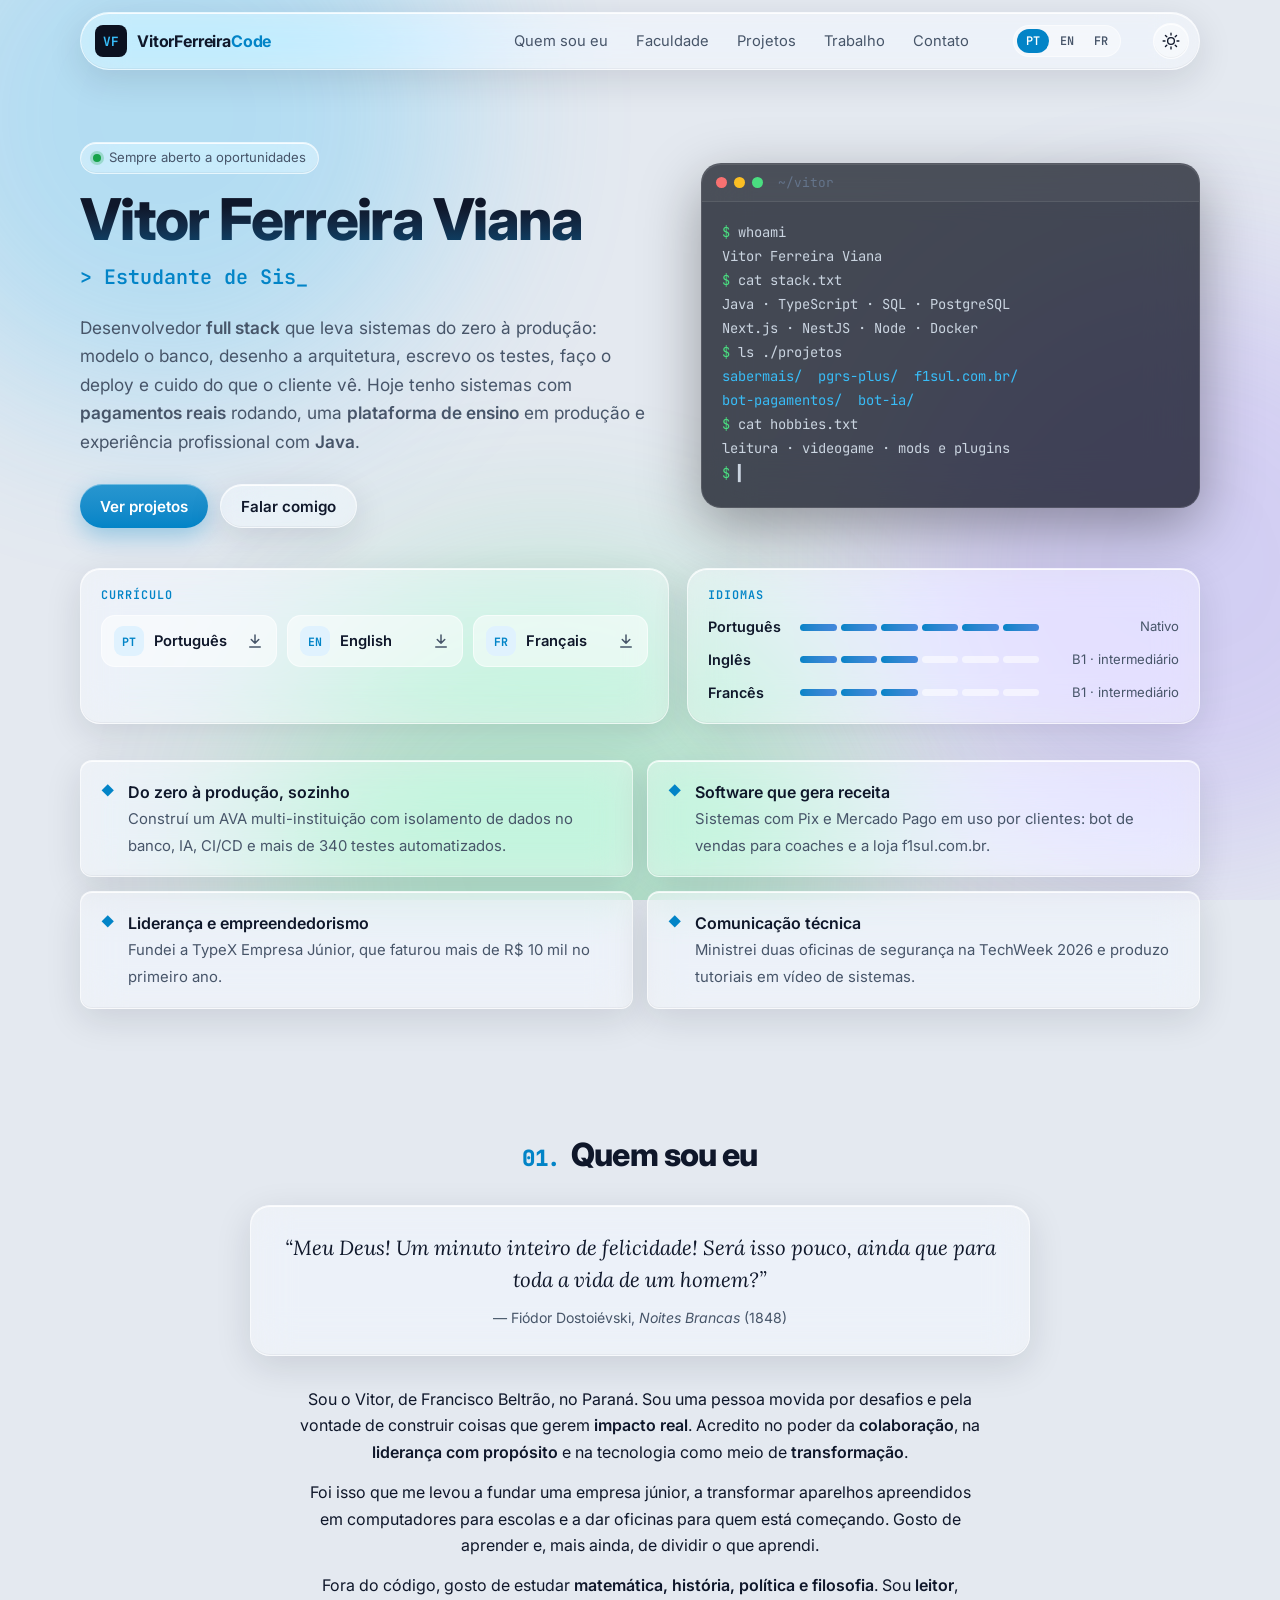
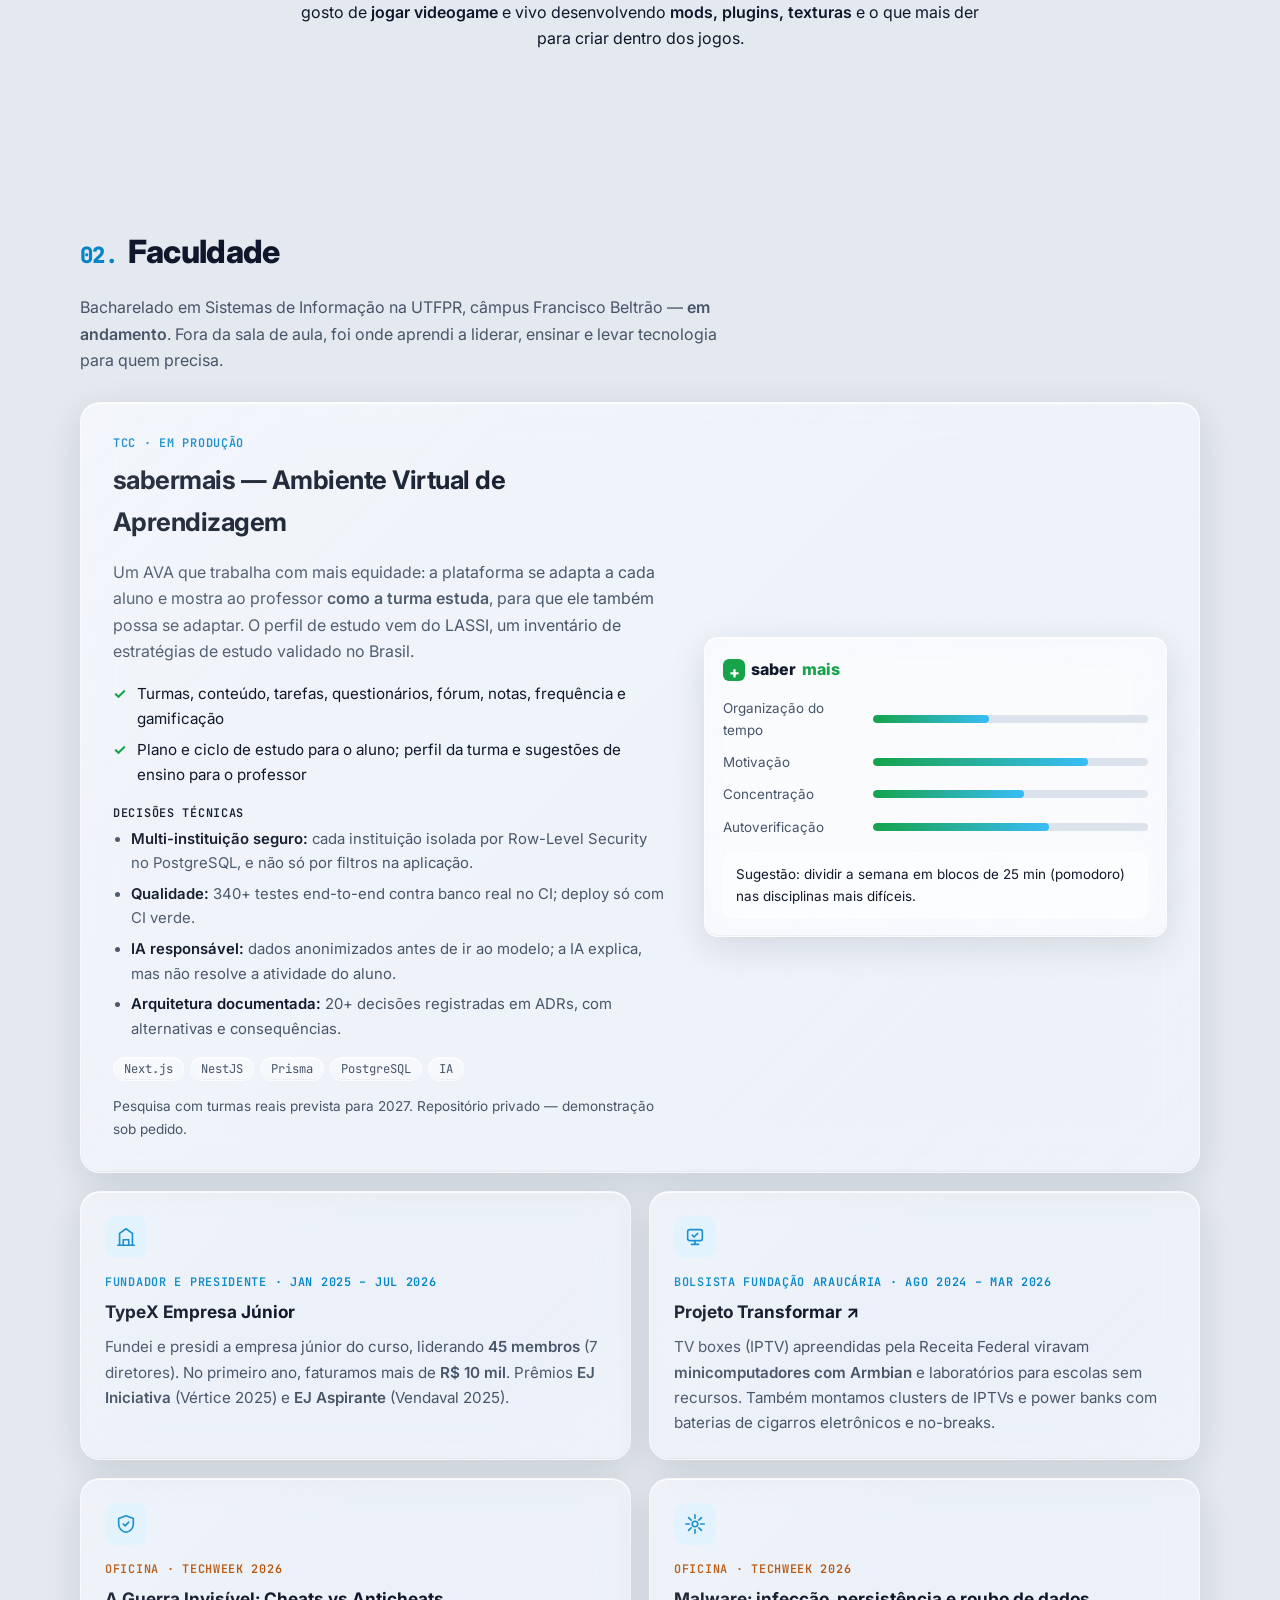
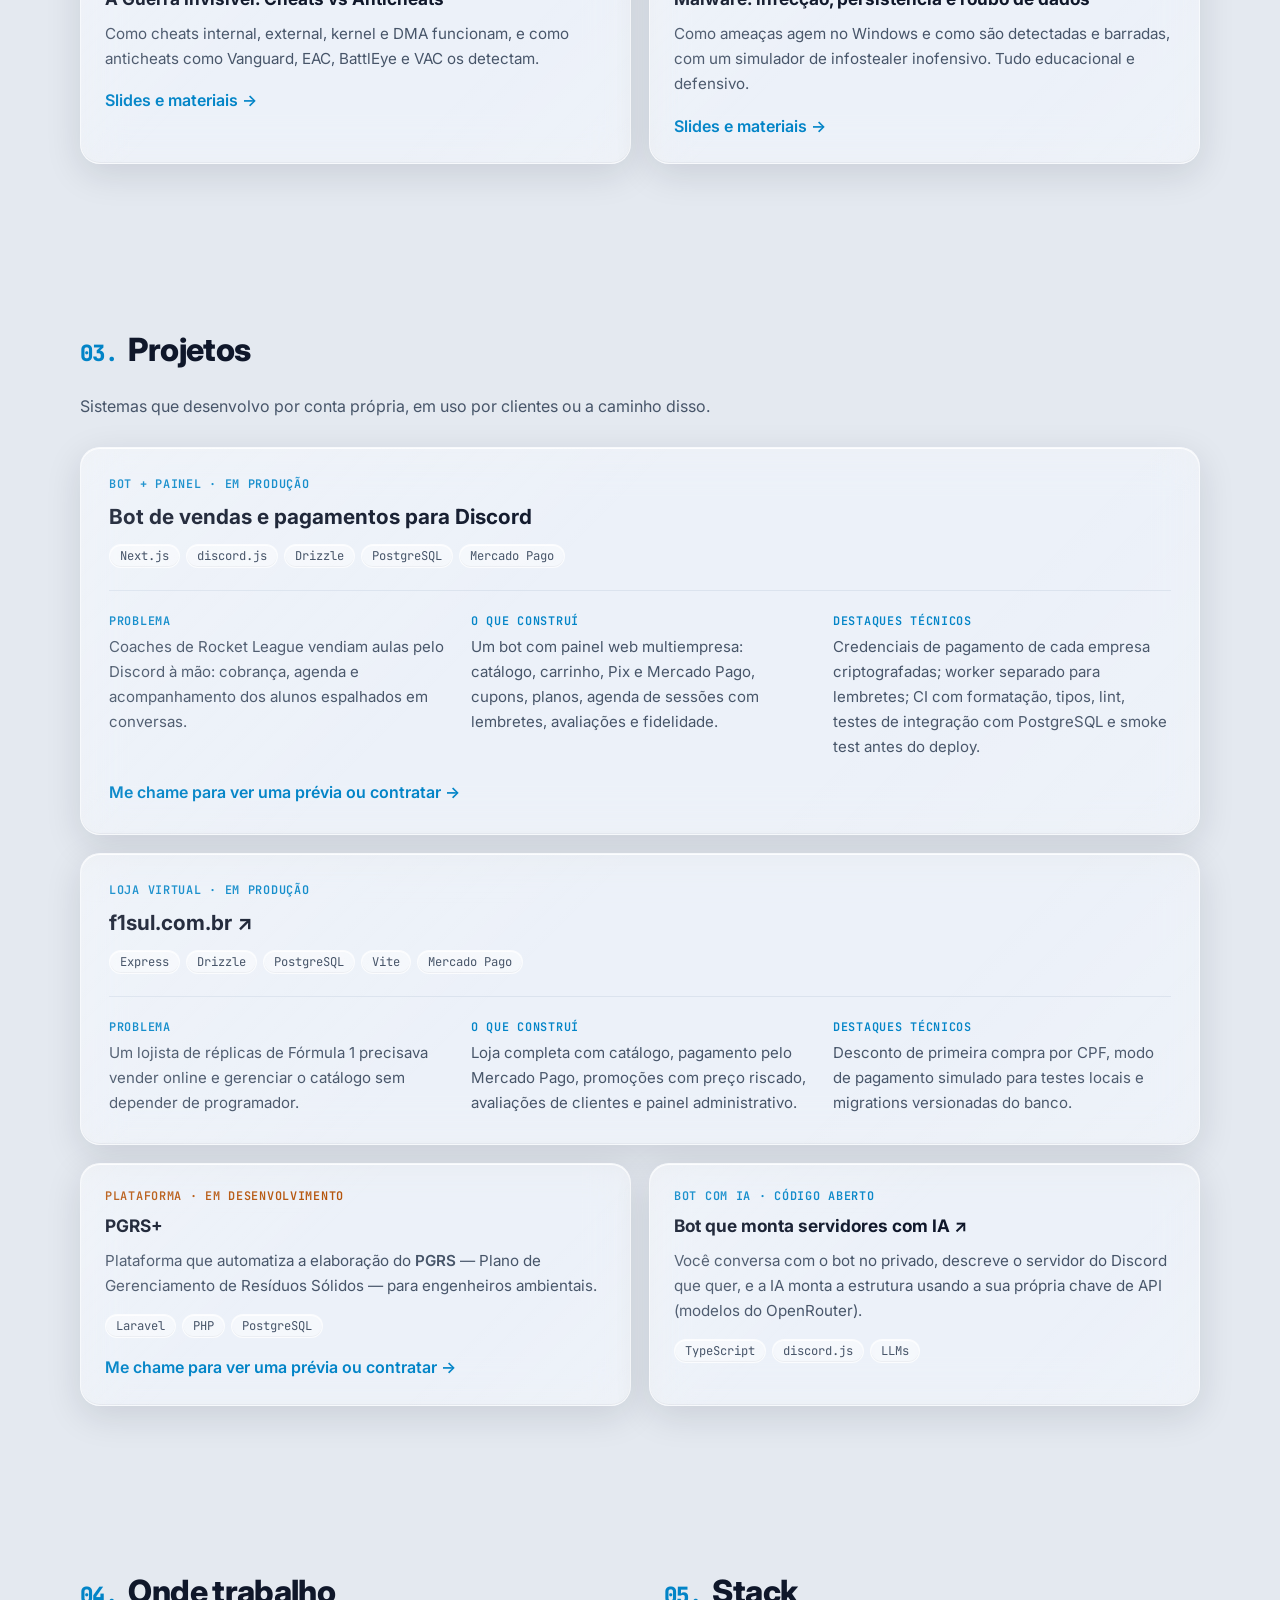
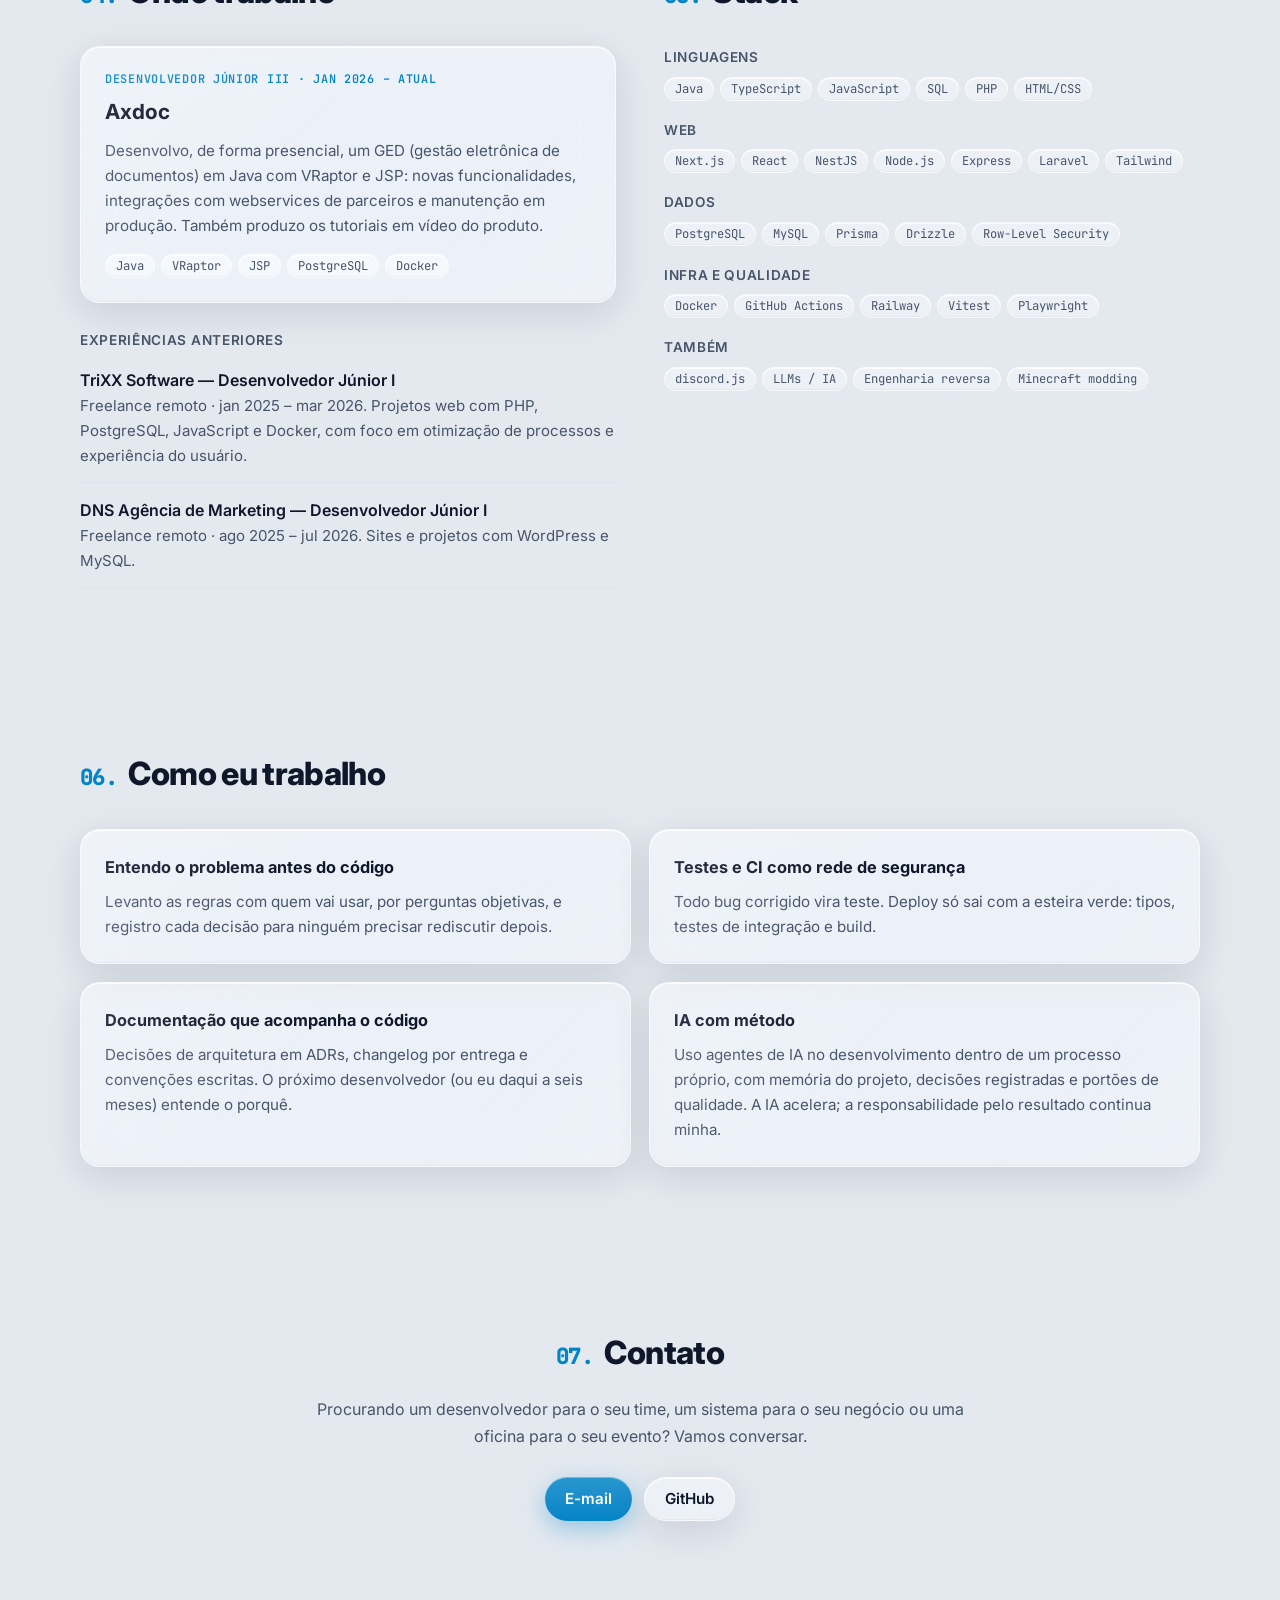
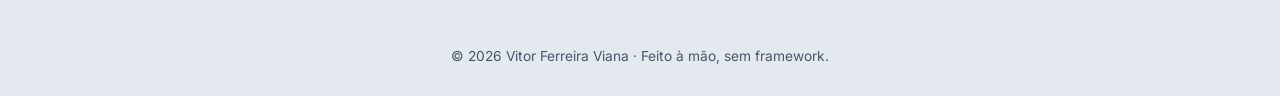
==== commit 3c5e358f: "feat: adicionando versões em inglês e francês, currículos para baixar e idiomas Faixa de currículos " ====
--- a/index.html
+++ b/index.html
@@ -10,6 +10,9 @@
   <meta property="og:type" content="website">
   <meta property="og:url" content="https://vitorferreiracode.github.io/">
   <meta name="theme-color" content="#0b1120">
+  <link rel="alternate" hreflang="pt-BR" href="https://vitorferreiracode.github.io/">
+  <link rel="alternate" hreflang="en" href="https://vitorferreiracode.github.io/en/">
+  <link rel="alternate" hreflang="fr" href="https://vitorferreiracode.github.io/fr/">
   <link rel="icon" href="assets/favicon.svg" type="image/svg+xml">
   <link rel="preconnect" href="https://fonts.googleapis.com">
   <link rel="preconnect" href="https://fonts.gstatic.com" crossorigin>
@@ -32,10 +35,10 @@
         <a href="#quem-sou">Quem sou eu</a>
         <a href="#faculdade">Faculdade</a>
         <a href="#projetos">Projetos</a>
-        <a href="#trabalho">Onde trabalho</a>
-        <a href="#como">Como trabalho</a>
+        <a href="#trabalho">Trabalho</a>
         <a href="#contato">Contato</a>
       </nav>
+      <div class="idioma-site" aria-label="Idioma do site"><a href="./" aria-current="page" lang="pt-BR">PT</a><a href="en/" lang="en">EN</a><a href="fr/" lang="fr">FR</a></div>
       <button class="tema" type="button" aria-label="Alternar tema claro/escuro">
         <svg class="tema__sol" viewBox="0 0 24 24" aria-hidden="true"><circle cx="12" cy="12" r="4.5"/><path d="M12 1.5v2.5M12 20v2.5M4.6 4.6l1.8 1.8M17.6 17.6l1.8 1.8M1.5 12H4M20 12h2.5M4.6 19.4l1.8-1.8M17.6 6.4l1.8-1.8"/></svg>
         <svg class="tema__lua" viewBox="0 0 24 24" aria-hidden="true"><path d="M20.5 14.5A8.5 8.5 0 0 1 9.5 3.5a8.5 8.5 0 1 0 11 11z"/></svg>
@@ -53,7 +56,7 @@
           <p class="hero__papel">
             <span class="mono">&gt;</span> <span class="digitando" data-frases='["Desenvolvedor de software","Estudante de Sistemas de Informação na UTFPR","Fundador da TypeX Empresa Júnior","Instrutor de oficinas de segurança"]'>Desenvolvedor de software</span><span class="cursor" aria-hidden="true">_</span>
           </p>
-          <p class="hero__texto">Desenvolvedor <b>full stack</b> que leva sistemas do zero à produção: modelo o banco, desenho a arquitetura, escrevo os testes, faço o deploy e cuido do que o cliente vê. Hoje tenho sistemas com <b>pagamentos reais</b> rodando, uma <b>plataforma de ensino</b> em produção e experiência profissional com <b>Java EE</b>.</p>
+          <p class="hero__texto">Desenvolvedor <b>full stack</b> que leva sistemas do zero à produção: modelo o banco, desenho a arquitetura, escrevo os testes, faço o deploy e cuido do que o cliente vê. Hoje tenho sistemas com <b>pagamentos reais</b> rodando, uma <b>plataforma de ensino</b> em produção e experiência profissional com <b>Java</b>.</p>
           <div class="acoes">
             <a class="botao botao--forte" href="#projetos">Ver projetos</a>
             <a class="botao" href="#contato">Falar comigo</a>
@@ -76,6 +79,28 @@
       </div>
     </section>
 
+    <!-- CURRÍCULO E IDIOMAS -->
+    <section class="faixa-cv" id="curriculo">
+      <div class="largura faixa-cv__grade">
+        <div class="faixa-cv__bloco">
+          <h2 class="faixa-cv__titulo">Currículo</h2>
+          <div class="faixa-cv__botoes">
+            <a class="cv" href="assets/curriculo/curriculo-vitor-ferreira-viana-pt.pdf" target="_blank" rel="noopener noreferrer"><span class="cv__sigla">PT</span><span>Português</span><svg viewBox="0 0 24 24" aria-hidden="true"><path d="M12 4v11M7 10l5 5 5-5M5 20h14"/></svg></a>
+            <a class="cv" href="assets/curriculo/resume-vitor-ferreira-viana-en.pdf" target="_blank" rel="noopener noreferrer"><span class="cv__sigla">EN</span><span>English</span><svg viewBox="0 0 24 24" aria-hidden="true"><path d="M12 4v11M7 10l5 5 5-5M5 20h14"/></svg></a>
+            <a class="cv" href="assets/curriculo/cv-vitor-ferreira-viana-fr.pdf" target="_blank" rel="noopener noreferrer"><span class="cv__sigla">FR</span><span>Français</span><svg viewBox="0 0 24 24" aria-hidden="true"><path d="M12 4v11M7 10l5 5 5-5M5 20h14"/></svg></a>
+          </div>
+        </div>
+        <div class="faixa-cv__bloco">
+          <h2 class="faixa-cv__titulo">Idiomas</h2>
+          <ul class="idiomas">
+            <li><span class="idiomas__nome">Português</span><span class="nivel-barra" data-n="6" aria-hidden="true"><i></i><i></i><i></i><i></i><i></i><i></i></span><span class="idiomas__nivel">Nativo</span></li>
+            <li><span class="idiomas__nome">Inglês</span><span class="nivel-barra" data-n="3" aria-hidden="true"><i></i><i></i><i></i><i></i><i></i><i></i></span><span class="idiomas__nivel">B1 · intermediário</span></li>
+            <li><span class="idiomas__nome">Francês</span><span class="nivel-barra" data-n="3" aria-hidden="true"><i></i><i></i><i></i><i></i><i></i><i></i></span><span class="idiomas__nivel">B1 · intermediário</span></li>
+          </ul>
+        </div>
+      </div>
+    </section>
+
     <!-- DESTAQUES -->
     <section class="secao secao--fina" id="destaques">
       <div class="largura">
@@ -97,8 +122,8 @@
             <blockquote>“Meu Deus! Um minuto inteiro de felicidade! Será isso pouco, ainda que para toda a vida de um homem?”</blockquote>
             <figcaption>— Fiódor Dostoiévski, <i>Noites Brancas</i> (1848)</figcaption>
           </figure>
-          <p>Sou o Vitor, estudante de <b>Sistemas de Informação na UTFPR</b> (cursando), câmpus Francisco Beltrão, e desenvolvedor de software. Gosto do ponto em que lógica, arquitetura e experiência de uso se encontram, e de ver um sistema sair do papel e ser usado de verdade por quem precisa dele.</p>
-          <p>Minha linguagem de base é <b>Java</b>; no dia a dia também trabalho com <b>TypeScript, SQL, PHP, HTML e CSS</b>. Prefiro sistemas simples de operar, bem documentados e cobertos por testes. Também estudo <b>segurança</b> — engenharia reversa, malware, anticheats — e levo isso para oficinas, sempre pelo lado educacional e defensivo.</p>
+          <p>Sou o Vitor, de Francisco Beltrão, no Paraná. Sou uma pessoa movida por desafios e pela vontade de construir coisas que gerem <b>impacto real</b>. Acredito no poder da <b>colaboração</b>, na <b>liderança com propósito</b> e na tecnologia como meio de <b>transformação</b>.</p>
+          <p>Foi isso que me levou a fundar uma empresa júnior, a transformar aparelhos apreendidos em computadores para escolas e a dar oficinas para quem está começando. Gosto de aprender e, mais ainda, de dividir o que aprendi.</p>
           <p>Fora do código, gosto de estudar <b>matemática, história, política e filosofia</b>. Sou <b>leitor</b>, gosto de <b>jogar videogame</b> e vivo desenvolvendo <b>mods, plugins, texturas</b> e o que mais der para criar dentro dos jogos.</p>
         </div>
       </div>
@@ -144,15 +169,15 @@
         <div class="cartoes cartoes--2">
           <article class="cartao">
             <div class="cartao__icone" aria-hidden="true"><svg viewBox="0 0 24 24"><path d="M3 21h18M5 21V8l7-5 7 5v13"/><path d="M9 21v-6h6v6"/></svg></div>
-            <p class="etiqueta">Fundador</p>
+            <p class="etiqueta">Fundador e presidente · jan 2025 – jul 2026</p>
             <h3>TypeX Empresa Júnior</h3>
-            <p>Fundei a empresa júnior do curso. No primeiro ano, faturamos mais de <b>R$ 10 mil</b> com projetos de software para clientes reais.</p>
+            <p>Fundei e presidi a empresa júnior do curso, liderando <b>45 membros</b> (7 diretores). No primeiro ano, faturamos mais de <b>R$ 10 mil</b>. Prêmios <b>EJ Iniciativa</b> (Vértice 2025) e <b>EJ Aspirante</b> (Vendaval 2025).</p>
           </article>
           <article class="cartao">
             <div class="cartao__icone" aria-hidden="true"><svg viewBox="0 0 24 24"><rect x="4" y="4" width="16" height="12" rx="2"/><path d="M8 20h8M12 16v4"/><path d="M9 10l2 2 4-4"/></svg></div>
-            <p class="etiqueta">Extensão</p>
+            <p class="etiqueta">Bolsista Fundação Araucária · ago 2024 – mar 2026</p>
             <h3><a href="https://github.com/ProjetoTransformar/projeto-transformar" target="_blank" rel="noopener noreferrer">Projeto Transformar <span aria-hidden="true">↗</span></a></h3>
-            <p>TV boxes apreendidas pela Receita Federal ganhavam um novo sistema e viravam <b>minicomputadores</b>, doados a escolas. Tecnologia que seria descartada, de volta para a educação.</p>
+            <p>TV boxes (IPTV) apreendidas pela Receita Federal viravam <b>minicomputadores com Armbian</b> e laboratórios para escolas sem recursos. Também montamos clusters de IPTVs e power banks com baterias de cigarros eletrônicos e no-breaks.</p>
           </article>
           <article class="cartao">
             <div class="cartao__icone" aria-hidden="true"><svg viewBox="0 0 24 24"><path d="M12 3l8 3v6c0 4.5-3.4 8.3-8 9-4.6-.7-8-4.5-8-9V6z"/><path d="M9 12l2 2 4-4"/></svg></div>
@@ -229,15 +254,15 @@
         <div>
           <h2 class="titulo"><span class="mono">04.</span> Onde trabalho</h2>
           <article class="cartao trabalho">
-            <p class="etiqueta">Desenvolvedor · atual</p>
+            <p class="etiqueta">Desenvolvedor Júnior III · jan 2026 – atual</p>
             <h3>Axdoc</h3>
-            <p>Trabalho no desenvolvimento do sistema de gestão documental da Axdoc, em Java EE: novas funcionalidades, integrações com webservices e banco de dados. Também produzo os tutoriais em vídeo do produto, com destaque nos cliques, legendas e narração.</p>
-            <div class="chips"><span>Java EE</span><span>Maven</span><span>JSP</span><span>SQL</span></div>
+            <p>Desenvolvo, de forma presencial, um GED (gestão eletrônica de documentos) em Java com VRaptor e JSP: novas funcionalidades, integrações com webservices de parceiros e manutenção em produção. Também produzo os tutoriais em vídeo do produto.</p>
+            <div class="chips"><span>Java</span><span>VRaptor</span><span>JSP</span><span>PostgreSQL</span><span>Docker</span></div>
           </article>
           <h3 class="trabalho__anteriores">Experiências anteriores</h3>
           <ul class="trajetoria">
-            <li><b>Desenvolvedor — TriXX Software</b></li>
-            <li><b>Desenvolvedor — DNS Marketing Agência Digital</b></li>
+            <li><b>TriXX Software — Desenvolvedor Júnior I</b><span>Freelance remoto · jan 2025 – mar 2026. Projetos web com PHP, PostgreSQL, JavaScript e Docker, com foco em otimização de processos e experiência do usuário.</span></li>
+            <li><b>DNS Agência de Marketing — Desenvolvedor Júnior I</b><span>Freelance remoto · ago 2025 – jul 2026. Sites e projetos com WordPress e MySQL.</span></li>
           </ul>
         </div>
         <div>
--- a/assets/estilo.css
+++ b/assets/estilo.css
@@ -351,3 +351,75 @@
   .logo__nome { font-size: .95rem; }
 }
 @media (prefers-reduced-motion: reduce) { .fundo-vivo i { animation: none; } }
+
+/* Ajuste de luminosidade (v2): claro menos ofuscante, escuro mais fundo */
+:root {
+  --fundo: #e4e9f0;
+  --fundo-alt: #dde3ec;
+  --vidro: rgb(255 255 255 / 38%);
+  --vidro-forte: rgb(255 255 255 / 52%);
+  --vidro-borda: rgb(255 255 255 / 55%);
+  --vidro-sombra: 0 10px 36px rgb(15 23 42 / 12%);
+  --blob1: #38bdf8; --blob2: #a78bfa; --blob3: #4ade80;
+}
+:root:not([data-tema="escuro"]) .fundo-vivo i { opacity: .28; }
+@media (prefers-color-scheme: dark) {
+  :root:not([data-tema="claro"]) { --fundo: #03050b; --fundo-alt: #060912; }
+  :root:not([data-tema="claro"]) .fundo-vivo i { opacity: .3; }
+}
+:root[data-tema="escuro"] { --fundo: #03050b; --fundo-alt: #060912; }
+:root[data-tema="escuro"] .fundo-vivo i { opacity: .3; }
+.trajetoria span { display: block; }
+
+/* Faixa de currículo e idiomas */
+.faixa-cv { padding: 0 0 28px; }
+.faixa-cv__grade { display: grid; grid-template-columns: minmax(0, 1.15fr) minmax(0, 1fr); gap: 18px; }
+.faixa-cv__bloco { padding: 18px 20px; border-radius: 20px; background: var(--vidro); border: 1px solid var(--vidro-borda); box-shadow: var(--vidro-brilho), var(--vidro-sombra); -webkit-backdrop-filter: blur(20px) saturate(170%); backdrop-filter: blur(20px) saturate(170%); }
+.faixa-cv__titulo { margin: 0 0 12px; font: 600 .74rem "JetBrains Mono", monospace; text-transform: uppercase; letter-spacing: .08em; color: var(--acento); }
+.faixa-cv__botoes { display: grid; grid-template-columns: repeat(3, minmax(0, 1fr)); gap: 10px; }
+.cv { display: flex; align-items: center; gap: 10px; padding: 10px 12px; border-radius: 14px; border: 1px solid var(--vidro-borda); background: var(--vidro-forte); color: var(--texto); font-weight: 600; font-size: .92rem; transition: border-color .2s, transform .2s; }
+.cv:hover { text-decoration: none; border-color: var(--acento); transform: translateY(-1px); }
+.cv__sigla { display: grid; place-items: center; width: 30px; height: 30px; border-radius: 9px; background: var(--acento-fundo); color: var(--acento); font: 700 .72rem "JetBrains Mono", monospace; }
+.cv svg { width: 18px; height: 18px; margin-left: auto; fill: none; stroke: var(--suave); stroke-width: 2; stroke-linecap: round; stroke-linejoin: round; }
+.idiomas { margin: 0; padding: 0; list-style: none; display: grid; gap: 9px; }
+.idiomas li { display: grid; grid-template-columns: 80px minmax(0, 1fr) 128px; align-items: center; gap: 12px; font-size: .9rem; }
+.idiomas__nome { font-weight: 600; }
+.idiomas__nivel { color: var(--suave); font-size: .82rem; text-align: right; }
+.nivel-barra { display: grid; grid-template-columns: repeat(6, 1fr); gap: 4px; }
+.nivel-barra i { height: 7px; border-radius: 99px; background: var(--vidro-borda); }
+.nivel-barra[data-n="6"] i, .nivel-barra[data-n="3"] i:nth-child(-n+3) { background: linear-gradient(90deg, var(--acento), color-mix(in srgb, var(--acento) 60%, #a78bfa)); }
+
+/* Seletor de idioma do site */
+.idioma-site { display: flex; gap: 2px; padding: 3px; margin-left: 8px; border-radius: 999px; border: 1px solid var(--vidro-borda); background: var(--vidro); }
+.idioma-site a { padding: 4px 9px; border-radius: 999px; font: 600 .74rem "JetBrains Mono", monospace; color: var(--suave); }
+.idioma-site a:hover { text-decoration: none; color: var(--texto); }
+.idioma-site a[aria-current="page"] { background: var(--acento); color: #fff; }
+:root[data-tema="escuro"] .idioma-site a[aria-current="page"] { color: #04121f; }
+@media (prefers-color-scheme: dark) { :root:not([data-tema="claro"]) .idioma-site a[aria-current="page"] { color: #04121f; } }
+.idioma-site + .tema { margin-left: 8px; }
+@media (max-width: 900px) {
+  .faixa-cv__grade { grid-template-columns: minmax(0, 1fr); }
+  .idioma-site { margin-left: auto; }
+  .idioma-site + .tema { margin-left: 8px; }
+}
+@media (max-width: 600px) {
+  .faixa-cv__botoes { grid-template-columns: minmax(0, 1fr); }
+  .idiomas li { grid-template-columns: 70px minmax(0, 1fr); }
+  .idiomas__nivel { grid-column: 2; text-align: left; margin-top: -4px; }
+  .logo__nome { display: none; }
+}
+.menu a { white-space: nowrap; }
+@media (max-width: 600px) {
+  .logo__nome { display: inline; font-size: .86rem; }
+  .logo { gap: 7px; }
+  .logo__marca { width: 28px; height: 28px; }
+  .idioma-site a { padding: 4px 7px; }
+}
+@media (max-width: 370px) { .logo__nome { display: none; } }
+
+/* Quem sou eu centralizado */
+#quem-sou .sobre { grid-template-columns: minmax(0, 1fr); max-width: 780px; gap: 0; text-align: center; }
+#quem-sou .titulo { margin-bottom: 24px; }
+#quem-sou .sobre__texto p { margin-inline: auto; }
+#quem-sou .citacao { border: 1px solid var(--vidro-borda); border-radius: 20px; padding: 26px 32px; margin-bottom: 30px; }
+#quem-sou .citacao blockquote { font-size: 1.28rem; }
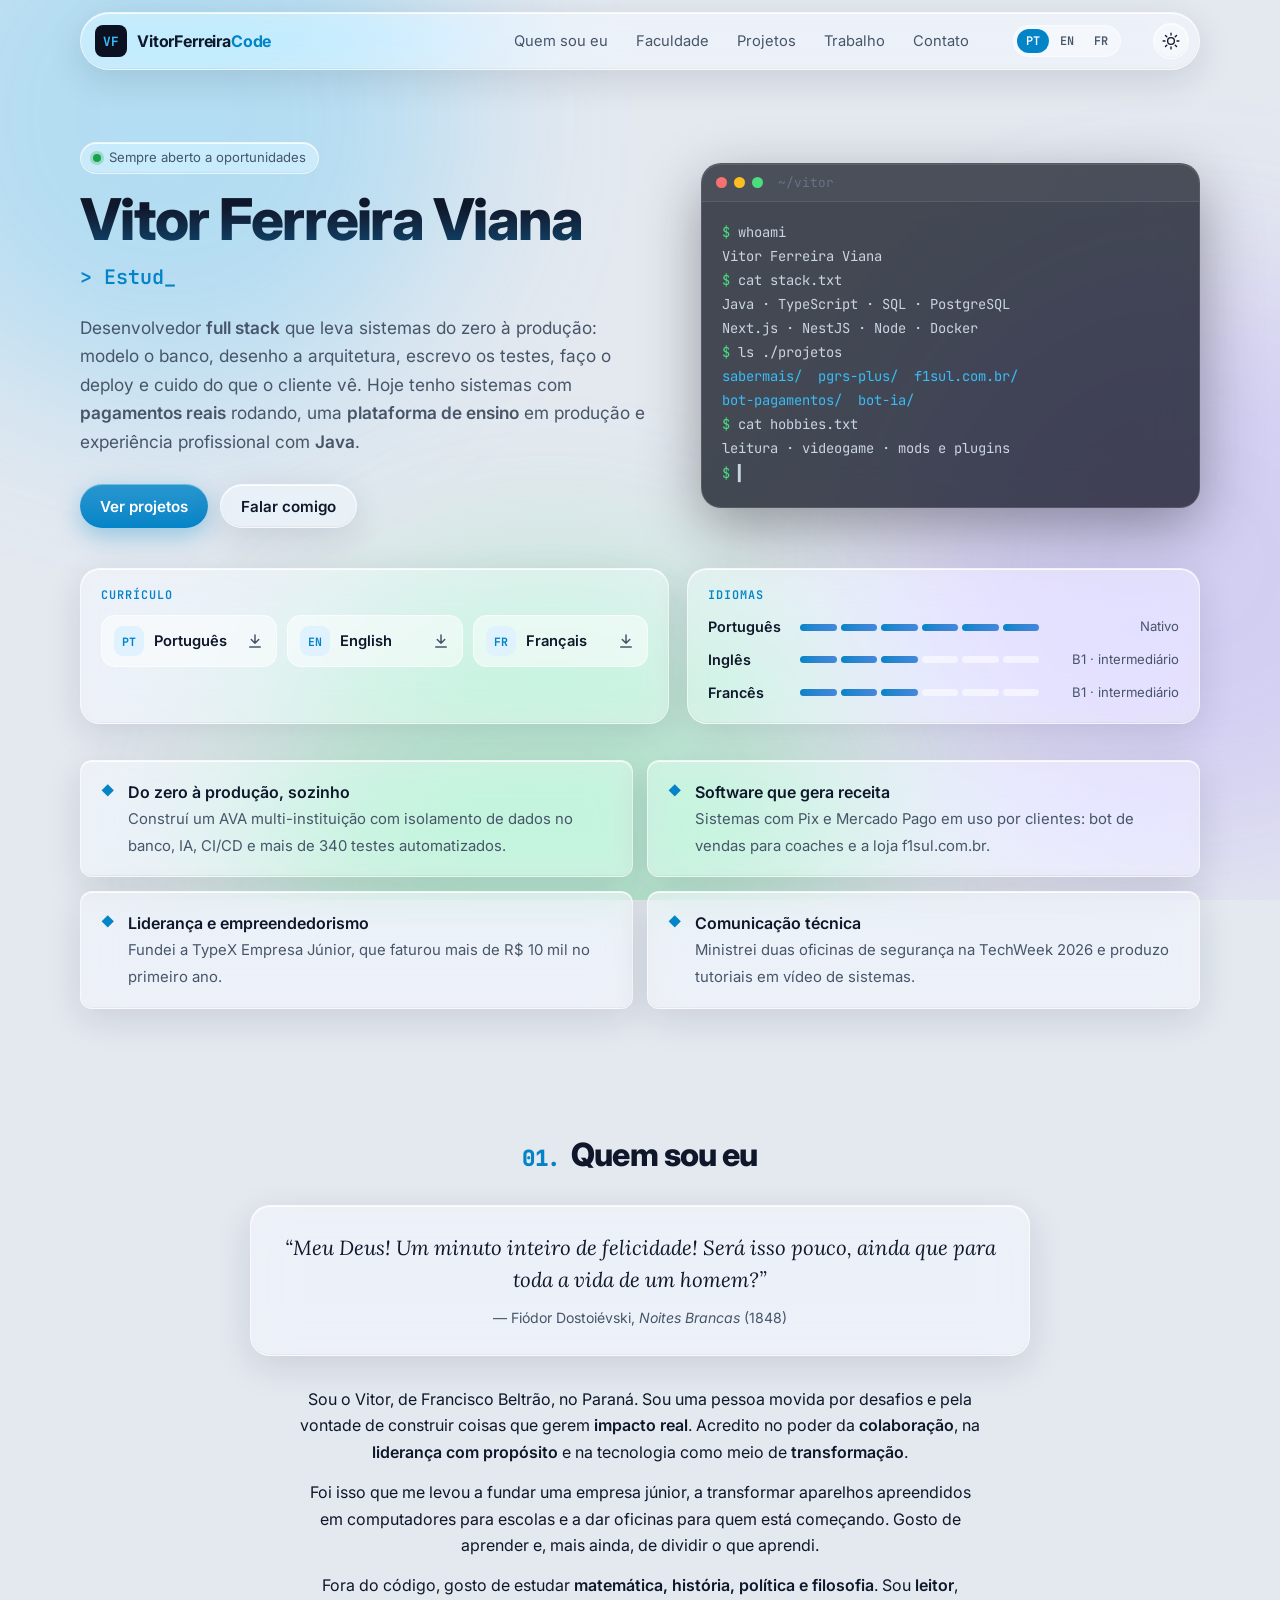
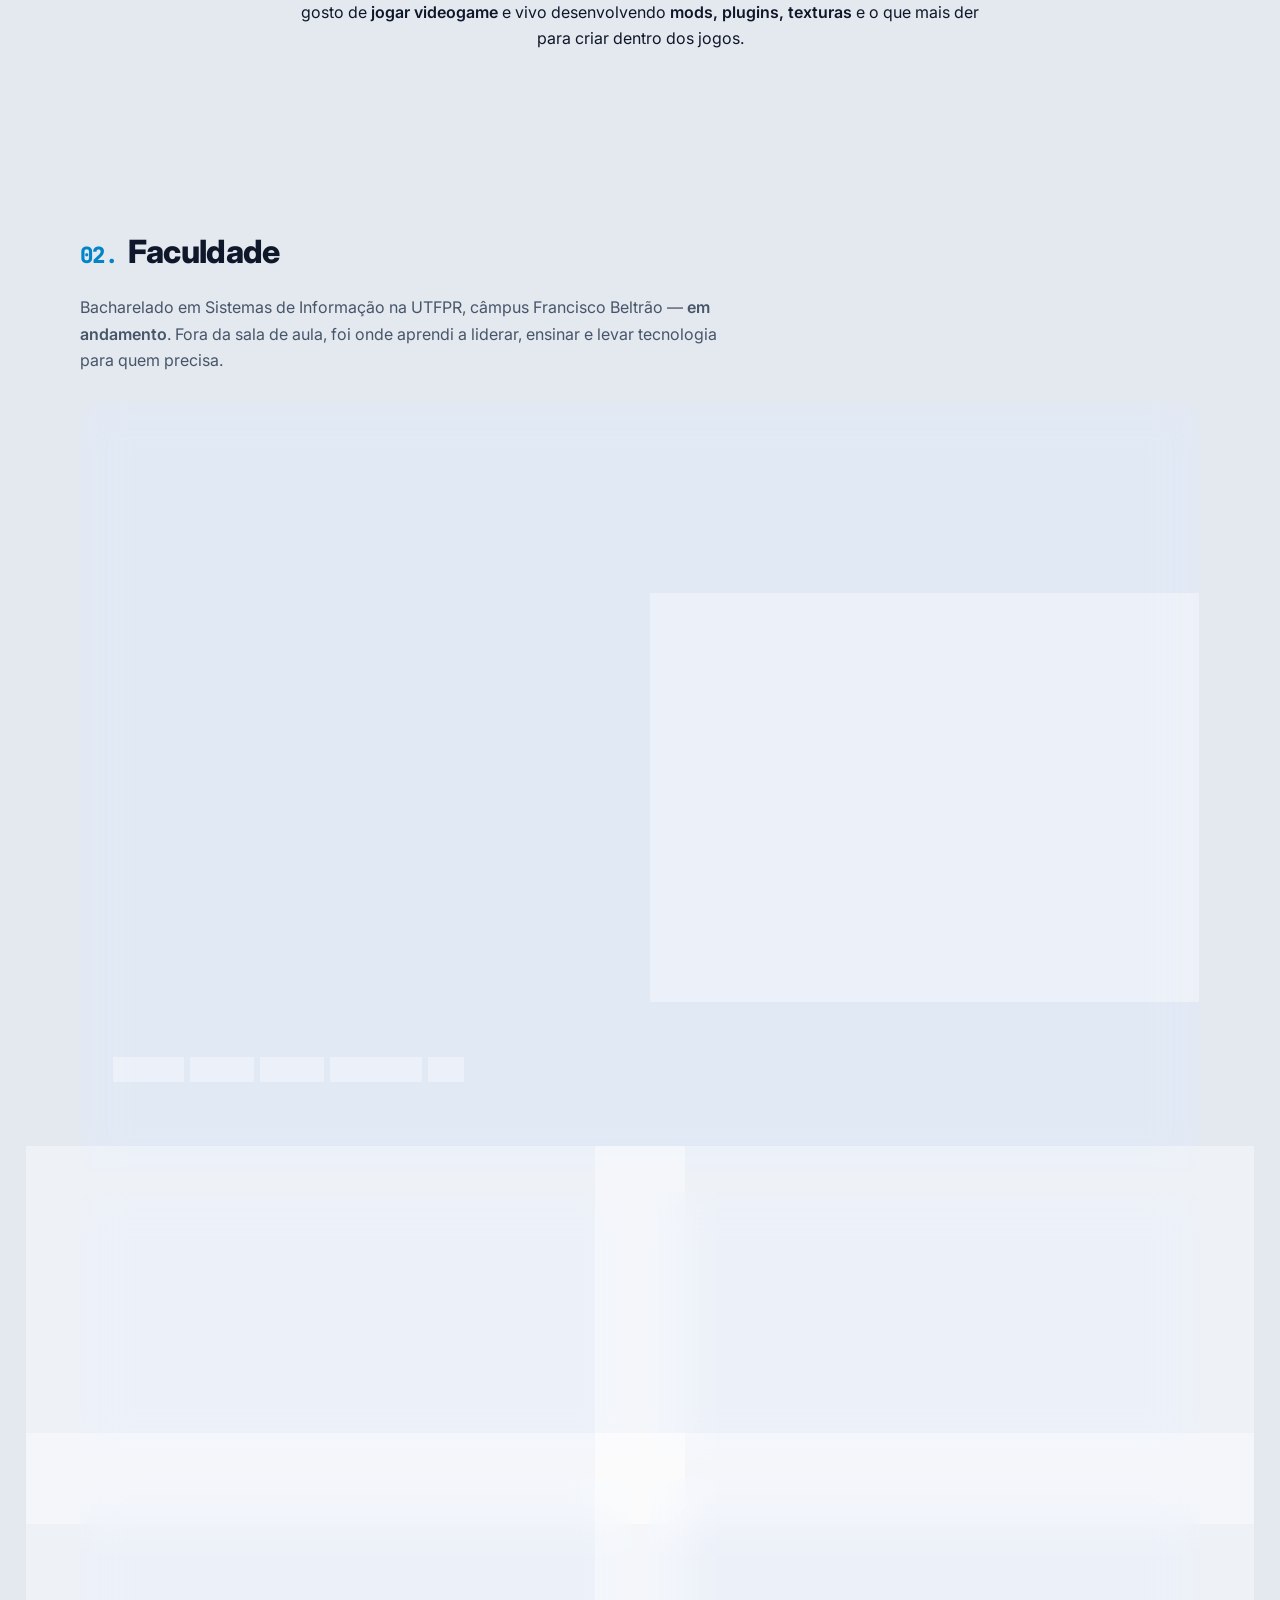
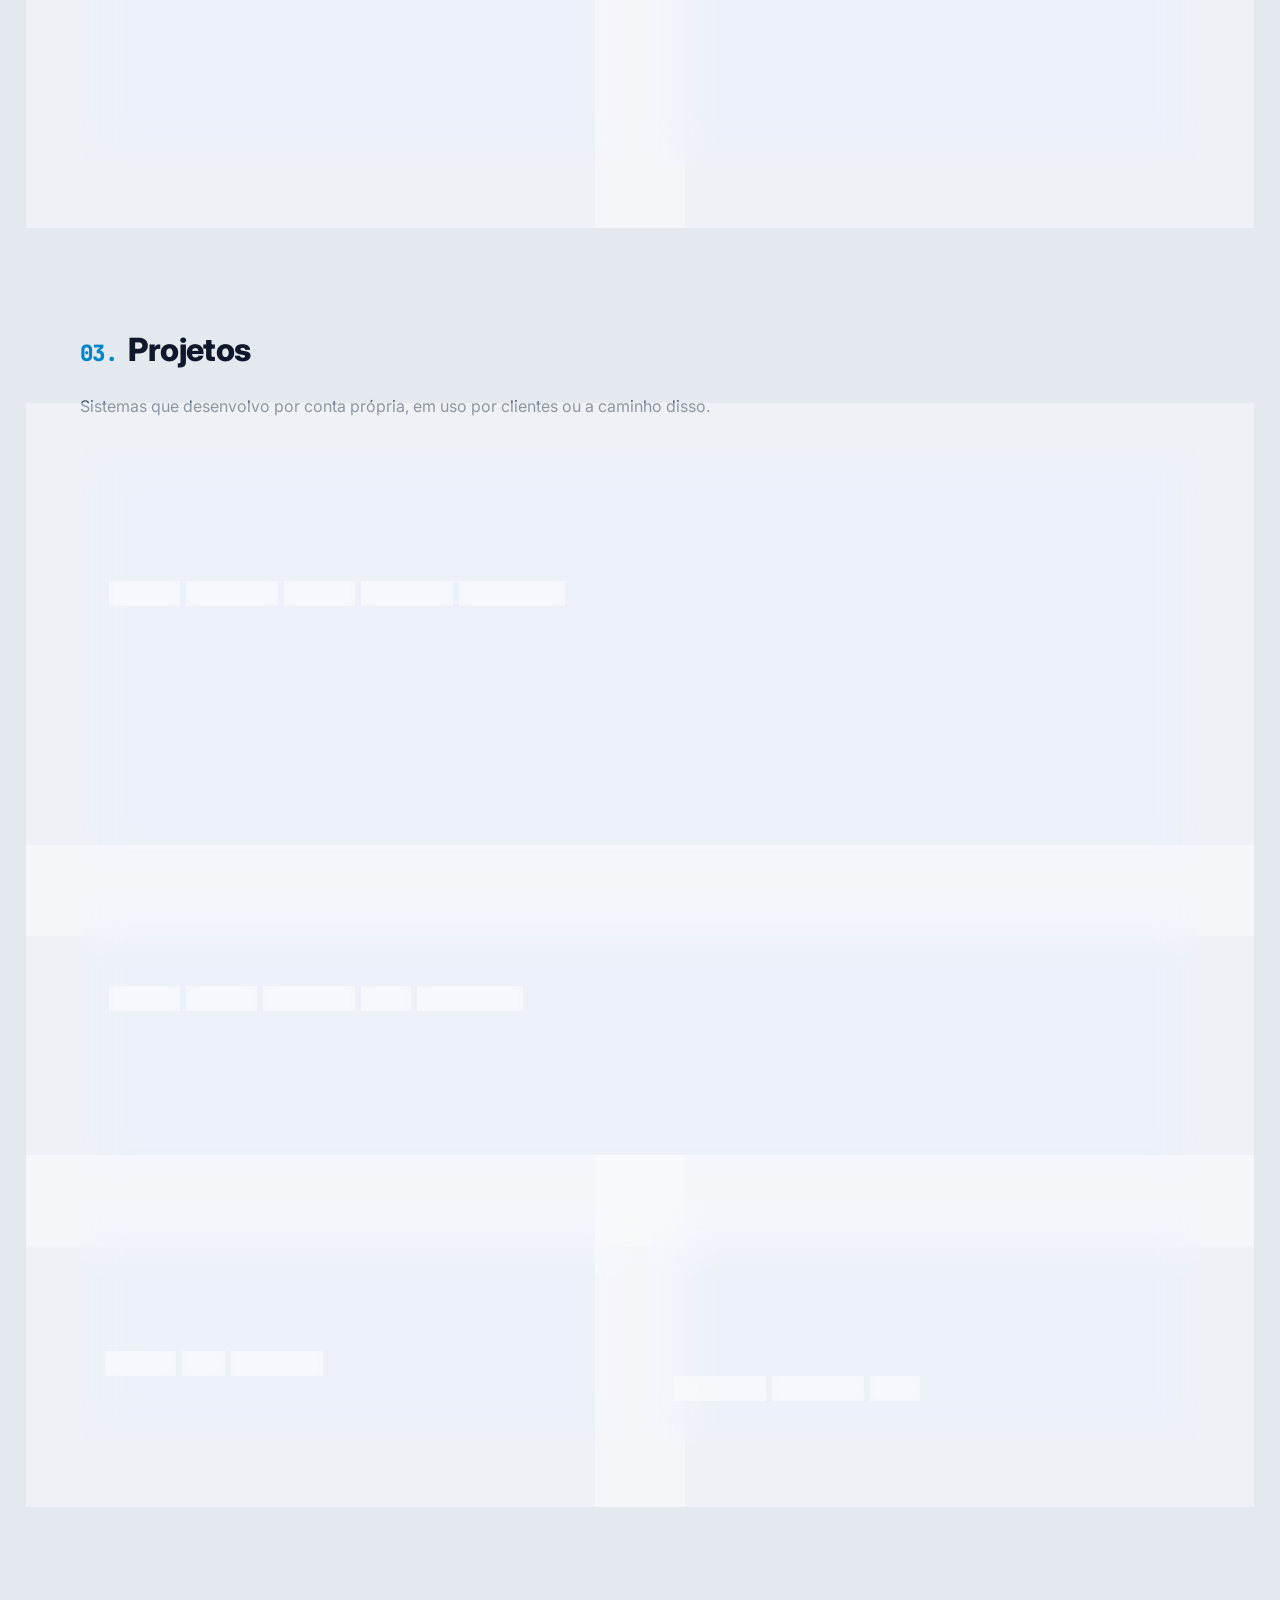
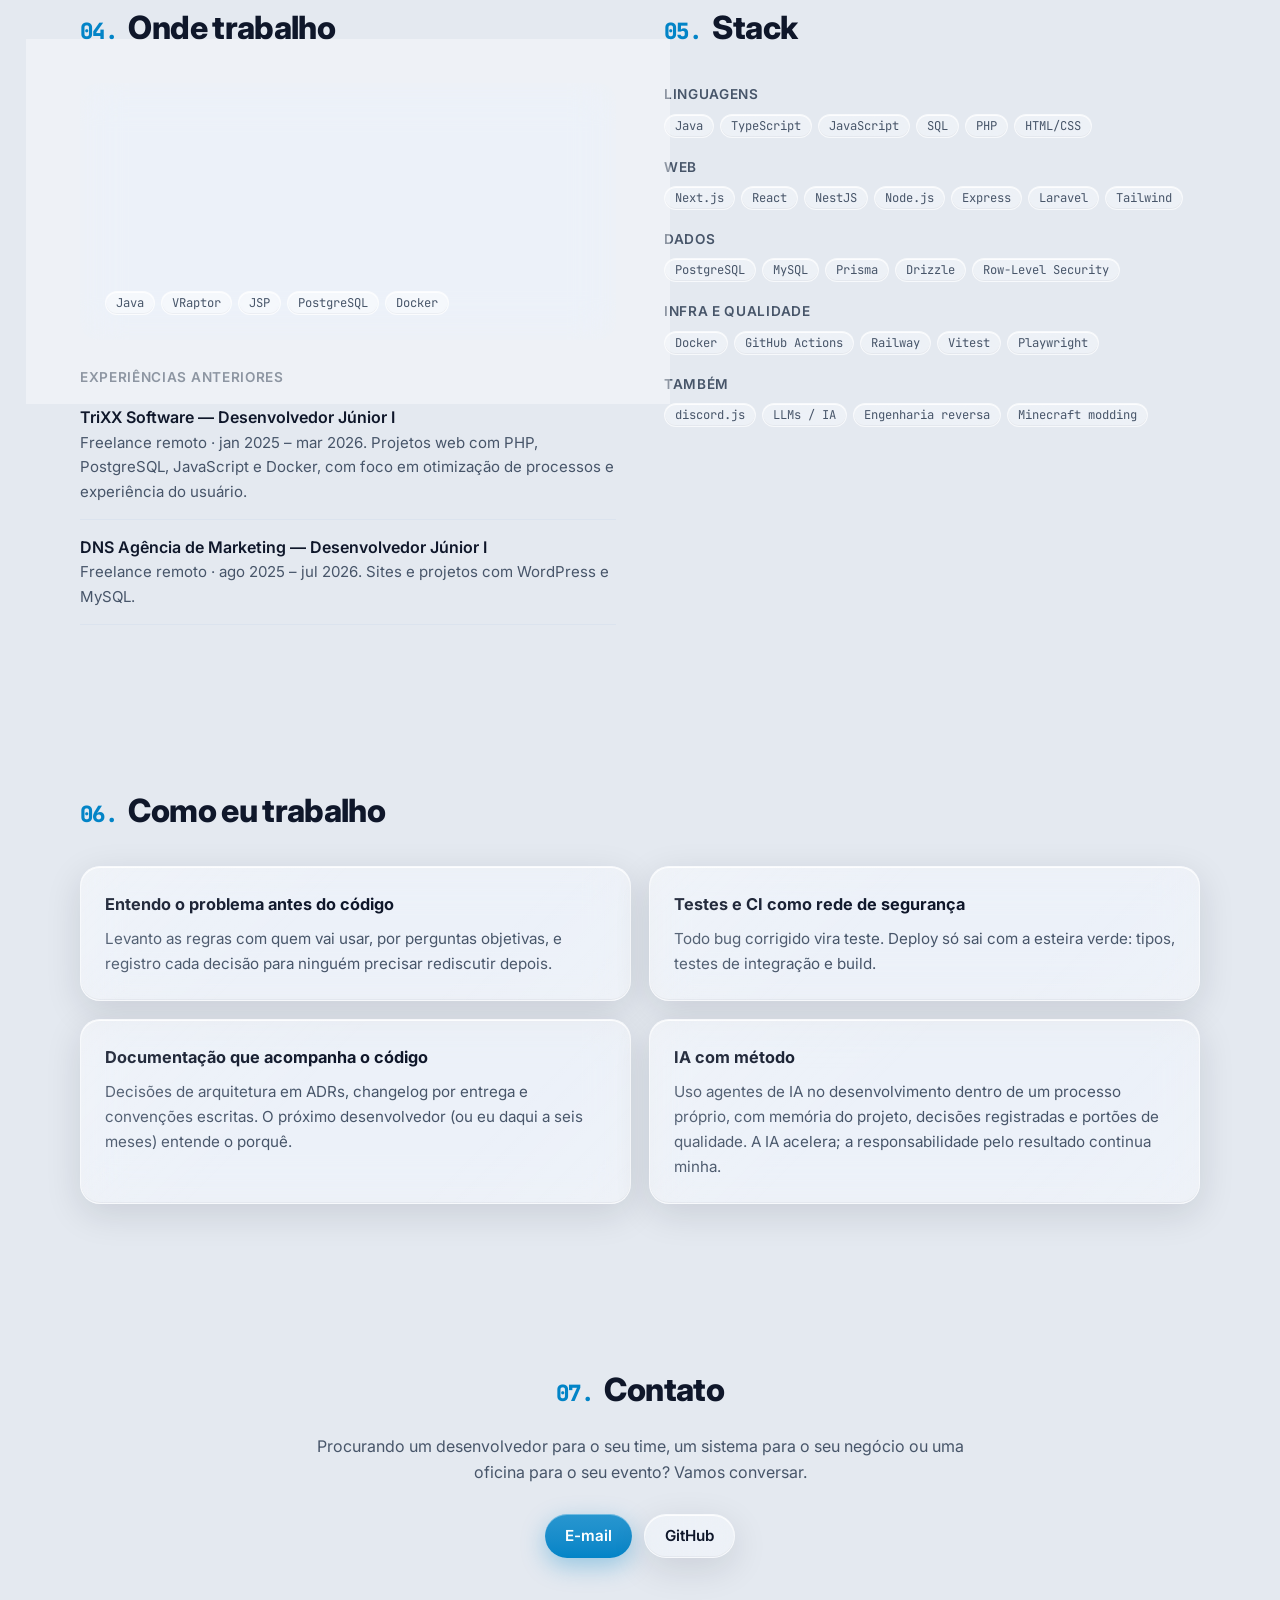
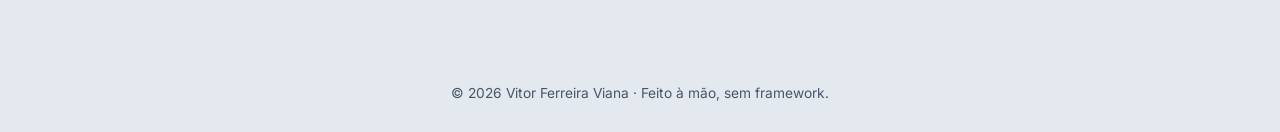
==== commit 6713d192: "feat: adicionando nome, logo e link do VeenuX Payments no card do bot Co-Authored-By: Claude Opus 5." ====
--- a/index.html
+++ b/index.html
@@ -206,7 +206,8 @@
         <article class="caso">
           <div class="caso__cabeca">
             <p class="etiqueta">Bot + painel · em produção</p>
-            <h3>Bot de vendas e pagamentos para Discord</h3>
+            <h3 class="caso__marca"><img src="assets/projetos/veenux-payments.svg" alt="" width="40" height="40"><a href="https://vnxbot.mivsistemas.com/conheca" target="_blank" rel="noopener noreferrer">VeenuX Payments <span aria-hidden="true">↗</span></a></h3>
+            <p class="caso__sub">Bot de vendas e pagamentos para Discord</p>
             <div class="chips"><span>Next.js</span><span>discord.js</span><span>Drizzle</span><span>PostgreSQL</span><span>Mercado Pago</span></div>
           </div>
           <div class="caso__corpo">
@@ -214,7 +215,7 @@
             <div><h4>O que construí</h4><p>Um bot com painel web multiempresa: catálogo, carrinho, Pix e Mercado Pago, cupons, planos, agenda de sessões com lembretes, avaliações e fidelidade.</p></div>
             <div><h4>Destaques técnicos</h4><p>Credenciais de pagamento de cada empresa criptografadas; worker separado para lembretes; CI com formatação, tipos, lint, testes de integração com PostgreSQL e smoke test antes do deploy.</p></div>
           </div>
-          <a class="link" href="#contato">Me chame para ver uma prévia ou contratar <span aria-hidden="true">→</span></a>
+          <a class="link" href="https://vnxbot.mivsistemas.com/conheca" target="_blank" rel="noopener noreferrer" aria-label="Abrir a página do VeenuX Payments (nova aba)">Conheça o VeenuX Payments <span aria-hidden="true">↗</span></a>
         </article>
 
         <article class="caso">
--- a/assets/estilo.css
+++ b/assets/estilo.css
@@ -241,6 +241,9 @@
 .caso { margin-bottom: 18px; padding: 28px; border: 1px solid var(--linha); border-radius: 16px; background: var(--superficie); }
 .caso__cabeca h3 { margin: 0; font-size: 1.3rem; }
 .caso__cabeca h3 a { color: var(--texto); }
+.caso__marca { display: flex; align-items: center; gap: 12px; }
+.caso__marca img { flex: none; width: 40px; height: 40px; border-radius: 50%; box-shadow: 0 0 0 1px var(--linha); }
+.caso__sub { margin: 6px 0 0; color: var(--suave); font-size: .95rem; }
 .caso__cabeca .chips { margin-top: 10px; }
 .caso__corpo { display: grid; grid-template-columns: repeat(3, minmax(0, 1fr)); gap: 24px; margin-top: 22px; padding-top: 22px; border-top: 1px solid var(--linha); }
 .caso__corpo h4 { margin: 0 0 6px; font: 600 .74rem "JetBrains Mono", monospace; text-transform: uppercase; letter-spacing: .06em; color: var(--acento); }
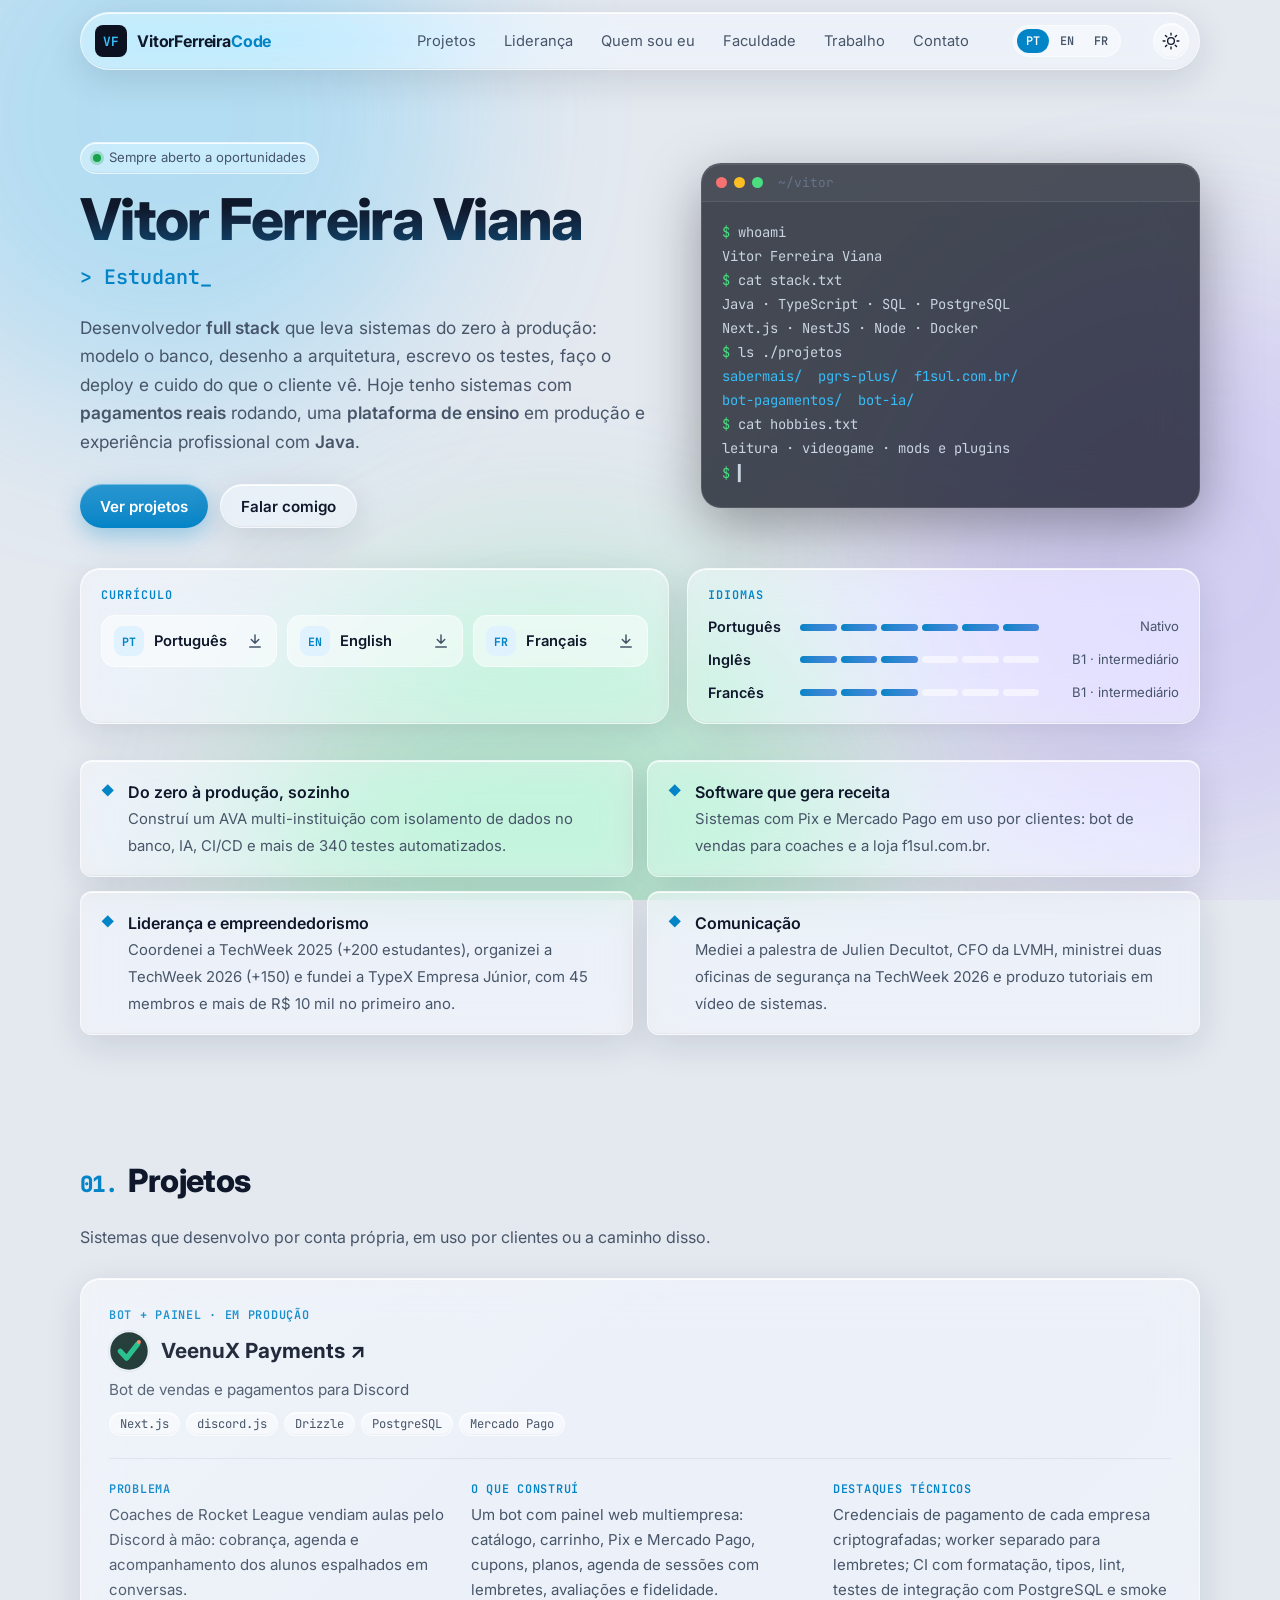
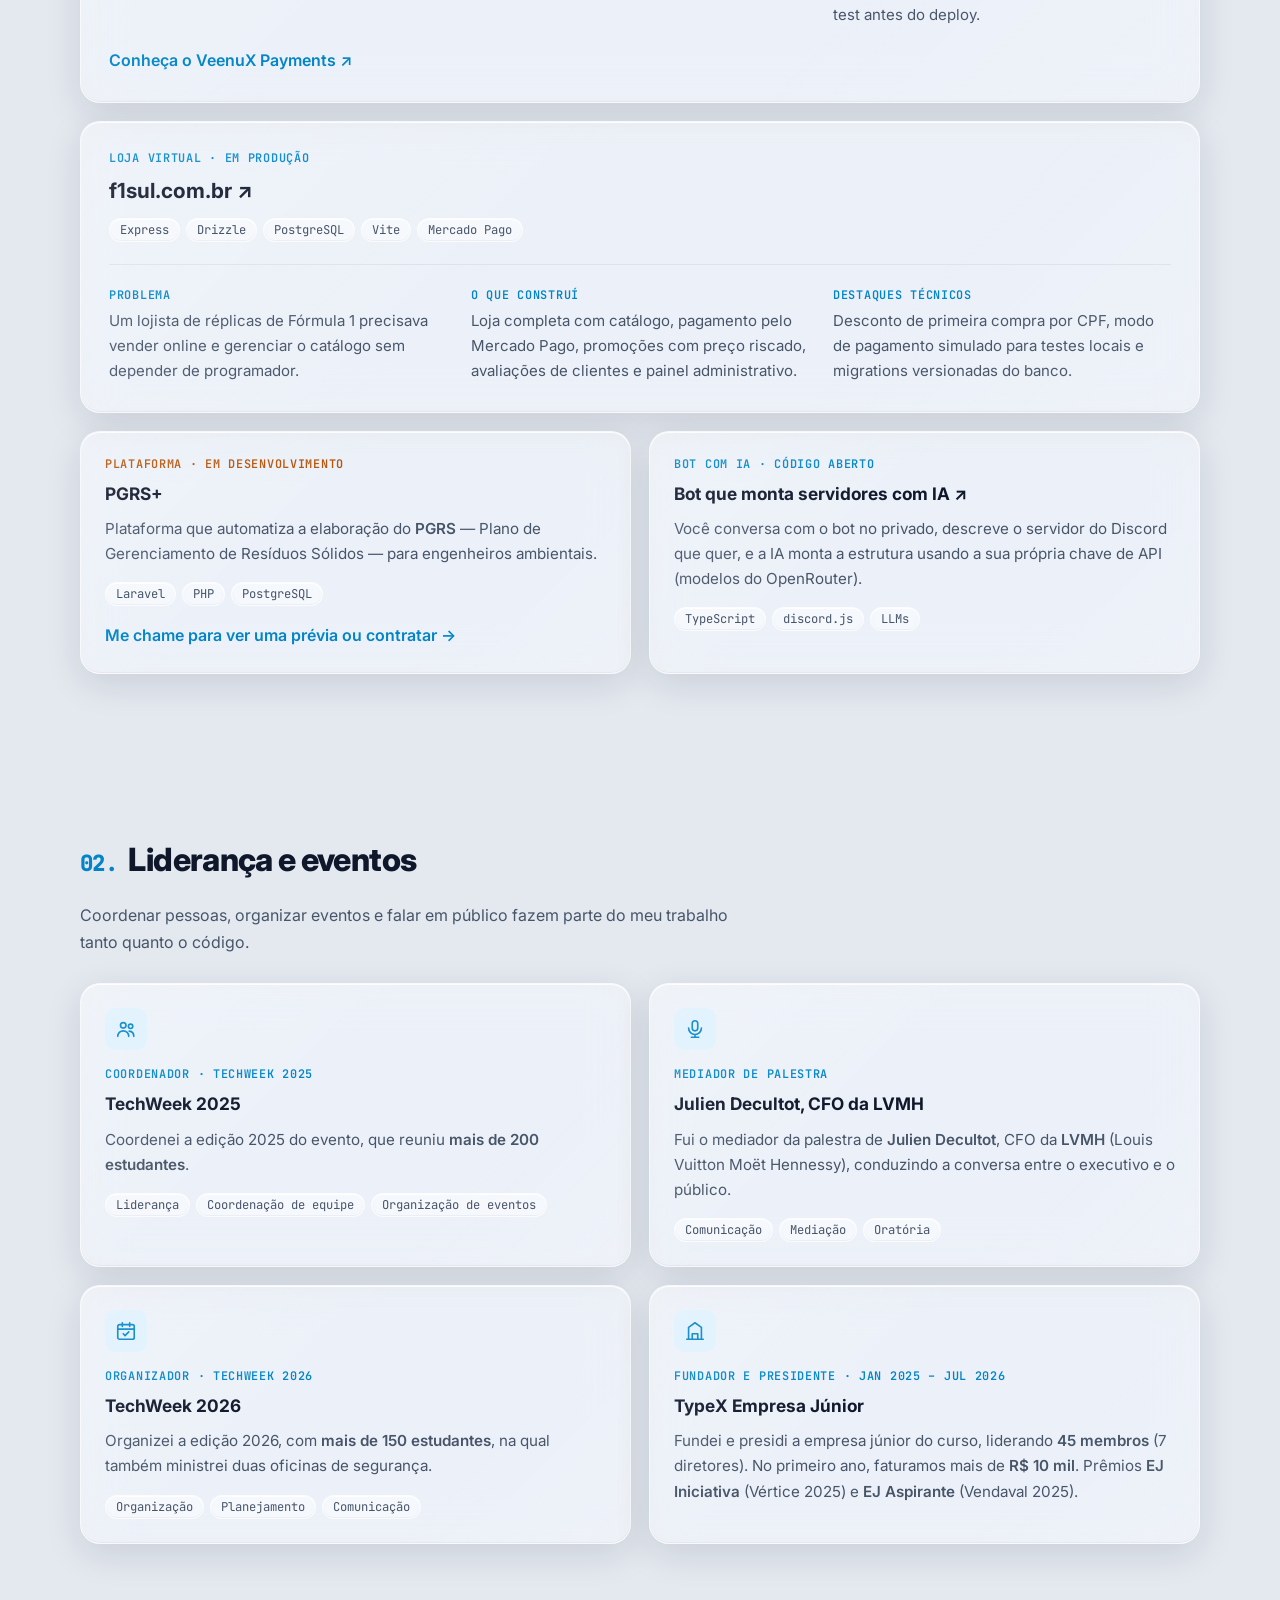
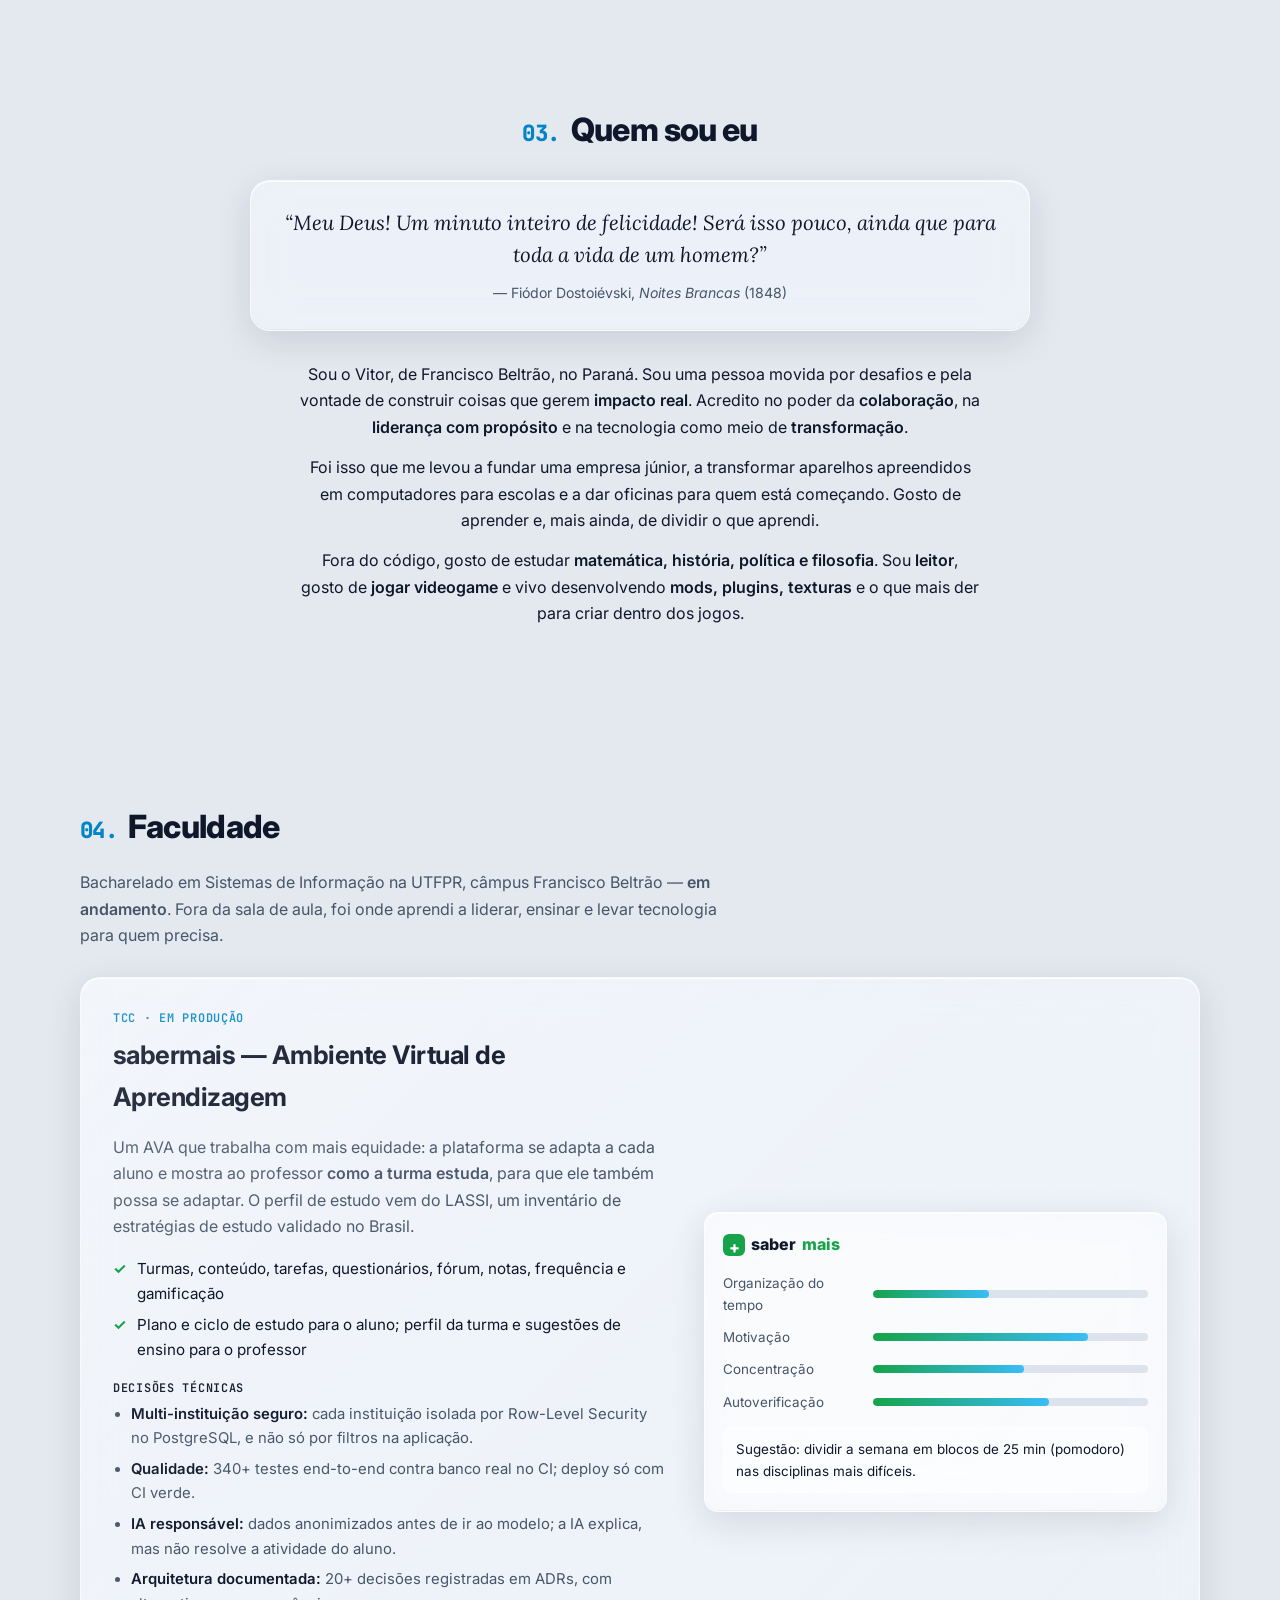
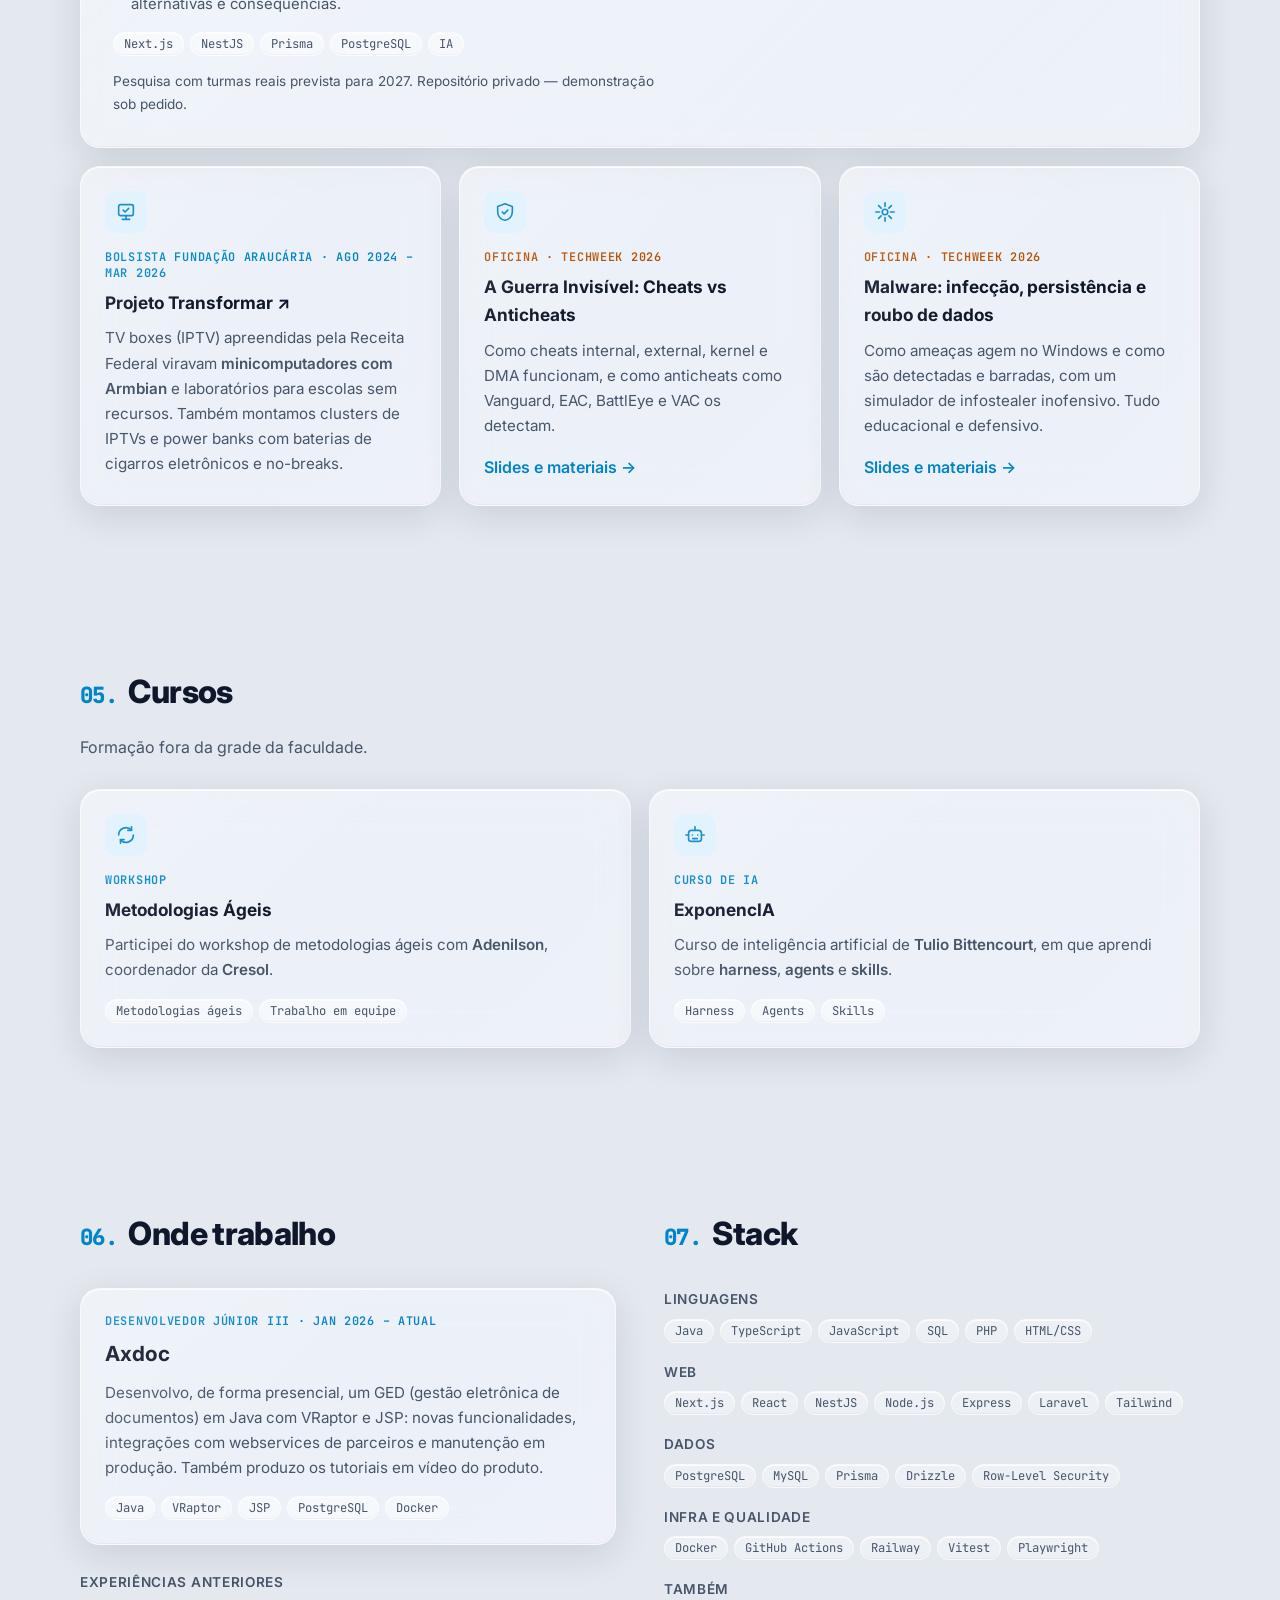
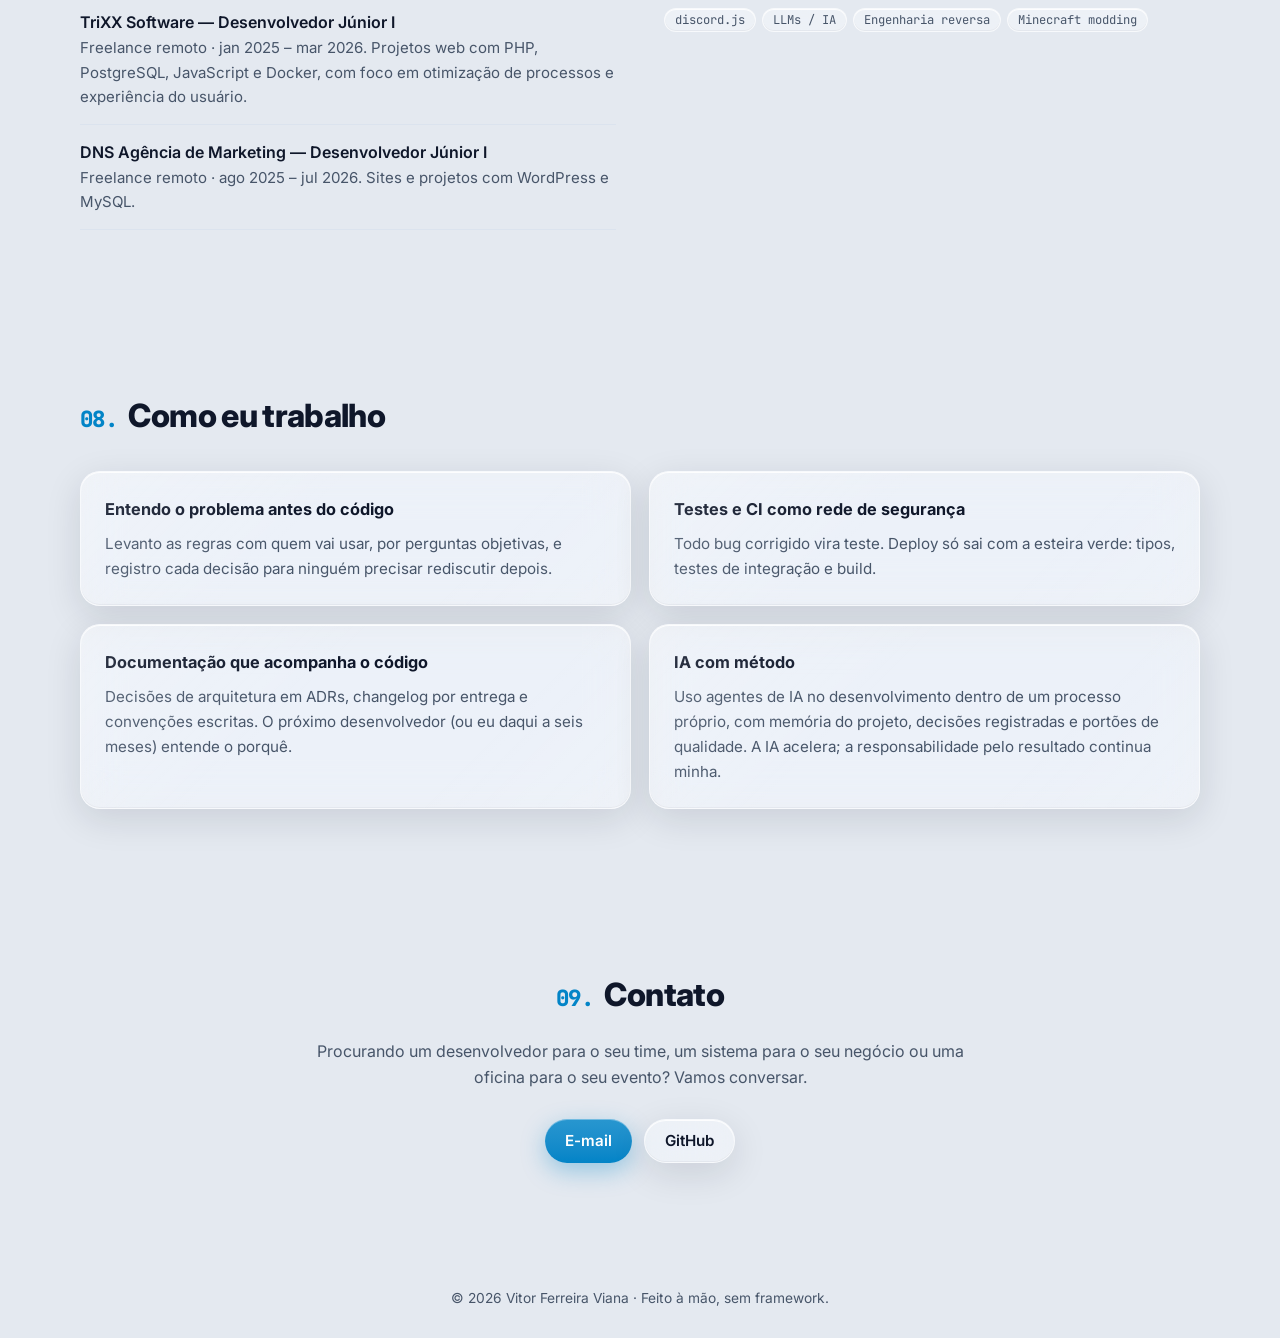
==== commit 7d6eb6d0: "feat: adicionando liderança e eventos, cursos e projetos no topo do site Co-Authored-By: Claude Opus" ====
--- a/index.html
+++ b/index.html
@@ -4,7 +4,7 @@
   <meta charset="utf-8">
   <meta name="viewport" content="width=device-width, initial-scale=1">
   <title>Vitor Ferreira Viana — Desenvolvedor de software</title>
-  <meta name="description" content="Desenvolvedor de software e estudante de Sistemas de Informação na UTFPR. Fundador da TypeX Empresa Júnior, criador do sabermais e do PGRS+, instrutor de oficinas de segurança.">
+  <meta name="description" content="Desenvolvedor de software e estudante de Sistemas de Informação na UTFPR. Fundador da TypeX Empresa Júnior, coordenador da TechWeek 2025, criador do sabermais e do PGRS+, instrutor de oficinas de segurança.">
   <meta property="og:title" content="Vitor Ferreira Viana — Desenvolvedor de software">
   <meta property="og:description" content="Sistemas que resolvem problemas reais: plataforma de ensino, automação ambiental, bots com IA e pagamentos, lojas virtuais.">
   <meta property="og:type" content="website">
@@ -32,9 +32,10 @@
         <span class="logo__marca">VF</span><span class="logo__nome">VitorFerreira<span>Code</span></span>
       </a>
       <nav class="menu" aria-label="Seções">
+        <a href="#projetos">Projetos</a>
+        <a href="#lideranca">Liderança</a>
         <a href="#quem-sou">Quem sou eu</a>
         <a href="#faculdade">Faculdade</a>
-        <a href="#projetos">Projetos</a>
         <a href="#trabalho">Trabalho</a>
         <a href="#contato">Contato</a>
       </nav>
@@ -54,7 +55,7 @@
           <p class="sobretitulo"><span class="ponto"></span> Sempre aberto a oportunidades</p>
           <h1>Vitor Ferreira Viana</h1>
           <p class="hero__papel">
-            <span class="mono">&gt;</span> <span class="digitando" data-frases='["Desenvolvedor de software","Estudante de Sistemas de Informação na UTFPR","Fundador da TypeX Empresa Júnior","Instrutor de oficinas de segurança"]'>Desenvolvedor de software</span><span class="cursor" aria-hidden="true">_</span>
+            <span class="mono">&gt;</span> <span class="digitando" data-frases='["Desenvolvedor de software","Estudante de Sistemas de Informação na UTFPR","Fundador da TypeX Empresa Júnior","Coordenador da TechWeek 2025","Instrutor de oficinas de segurança"]'>Desenvolvedor de software</span><span class="cursor" aria-hidden="true">_</span>
           </p>
           <p class="hero__texto">Desenvolvedor <b>full stack</b> que leva sistemas do zero à produção: modelo o banco, desenho a arquitetura, escrevo os testes, faço o deploy e cuido do que o cliente vê. Hoje tenho sistemas com <b>pagamentos reais</b> rodando, uma <b>plataforma de ensino</b> em produção e experiência profissional com <b>Java</b>.</p>
           <div class="acoes">
@@ -107,16 +108,105 @@
         <ul class="conquistas">
           <li><span class="conquistas__icone" aria-hidden="true">◆</span><div><b>Do zero à produção, sozinho</b><span>Construí um AVA multi-instituição com isolamento de dados no banco, IA, CI/CD e mais de 340 testes automatizados.</span></div></li>
           <li><span class="conquistas__icone" aria-hidden="true">◆</span><div><b>Software que gera receita</b><span>Sistemas com Pix e Mercado Pago em uso por clientes: bot de vendas para coaches e a loja f1sul.com.br.</span></div></li>
-          <li><span class="conquistas__icone" aria-hidden="true">◆</span><div><b>Liderança e empreendedorismo</b><span>Fundei a TypeX Empresa Júnior, que faturou mais de R$ 10 mil no primeiro ano.</span></div></li>
-          <li><span class="conquistas__icone" aria-hidden="true">◆</span><div><b>Comunicação técnica</b><span>Ministrei duas oficinas de segurança na TechWeek 2026 e produzo tutoriais em vídeo de sistemas.</span></div></li>
+          <li><span class="conquistas__icone" aria-hidden="true">◆</span><div><b>Liderança e empreendedorismo</b><span>Coordenei a TechWeek 2025 (+200 estudantes), organizei a TechWeek 2026 (+150) e fundei a TypeX Empresa Júnior, com 45 membros e mais de R$ 10 mil no primeiro ano.</span></div></li>
+          <li><span class="conquistas__icone" aria-hidden="true">◆</span><div><b>Comunicação</b><span>Mediei a palestra de Julien Decultot, CFO da LVMH, ministrei duas oficinas de segurança na TechWeek 2026 e produzo tutoriais em vídeo de sistemas.</span></div></li>
         </ul>
+      </div>
+    </section>
+
+    <!-- PROJETOS -->
+    <section class="secao" id="projetos">
+      <div class="largura">
+        <h2 class="titulo"><span class="mono">01.</span> Projetos</h2>
+        <p class="intro">Sistemas que desenvolvo por conta própria, em uso por clientes ou a caminho disso.</p>
+
+        <article class="caso">
+          <div class="caso__cabeca">
+            <p class="etiqueta">Bot + painel · em produção</p>
+            <h3 class="caso__marca"><img src="assets/projetos/veenux-payments.svg" alt="" width="40" height="40"><a href="https://vnxbot.mivsistemas.com/conheca" target="_blank" rel="noopener noreferrer">VeenuX Payments <span aria-hidden="true">↗</span></a></h3>
+            <p class="caso__sub">Bot de vendas e pagamentos para Discord</p>
+            <div class="chips"><span>Next.js</span><span>discord.js</span><span>Drizzle</span><span>PostgreSQL</span><span>Mercado Pago</span></div>
+          </div>
+          <div class="caso__corpo">
+            <div><h4>Problema</h4><p>Coaches de Rocket League vendiam aulas pelo Discord à mão: cobrança, agenda e acompanhamento dos alunos espalhados em conversas.</p></div>
+            <div><h4>O que construí</h4><p>Um bot com painel web multiempresa: catálogo, carrinho, Pix e Mercado Pago, cupons, planos, agenda de sessões com lembretes, avaliações e fidelidade.</p></div>
+            <div><h4>Destaques técnicos</h4><p>Credenciais de pagamento de cada empresa criptografadas; worker separado para lembretes; CI com formatação, tipos, lint, testes de integração com PostgreSQL e smoke test antes do deploy.</p></div>
+          </div>
+          <a class="link" href="https://vnxbot.mivsistemas.com/conheca" target="_blank" rel="noopener noreferrer" aria-label="Abrir a página do VeenuX Payments (nova aba)">Conheça o VeenuX Payments <span aria-hidden="true">↗</span></a>
+        </article>
+
+        <article class="caso">
+          <div class="caso__cabeca">
+            <p class="etiqueta">Loja virtual · em produção</p>
+            <h3><a href="https://f1sul.com.br" target="_blank" rel="noopener noreferrer">f1sul.com.br <span aria-hidden="true">↗</span></a></h3>
+            <div class="chips"><span>Express</span><span>Drizzle</span><span>PostgreSQL</span><span>Vite</span><span>Mercado Pago</span></div>
+          </div>
+          <div class="caso__corpo">
+            <div><h4>Problema</h4><p>Um lojista de réplicas de Fórmula 1 precisava vender online e gerenciar o catálogo sem depender de programador.</p></div>
+            <div><h4>O que construí</h4><p>Loja completa com catálogo, pagamento pelo Mercado Pago, promoções com preço riscado, avaliações de clientes e painel administrativo.</p></div>
+            <div><h4>Destaques técnicos</h4><p>Desconto de primeira compra por CPF, modo de pagamento simulado para testes locais e migrations versionadas do banco.</p></div>
+          </div>
+        </article>
+
+        <div class="cartoes cartoes--2">
+          <article class="cartao projeto">
+            <p class="etiqueta etiqueta--alerta">Plataforma · em desenvolvimento</p>
+            <h3>PGRS+</h3>
+            <p>Plataforma que automatiza a elaboração do <b>PGRS</b> — Plano de Gerenciamento de Resíduos Sólidos — para engenheiros ambientais.</p>
+            <div class="chips"><span>Laravel</span><span>PHP</span><span>PostgreSQL</span></div>
+            <a class="link" href="#contato">Me chame para ver uma prévia ou contratar <span aria-hidden="true">→</span></a>
+          </article>
+          <article class="cartao projeto">
+            <p class="etiqueta">Bot com IA · código aberto</p>
+            <h3><a href="https://github.com/VitorFerreiraCode/bot-discord-IA" target="_blank" rel="noopener noreferrer">Bot que monta servidores com IA <span aria-hidden="true">↗</span></a></h3>
+            <p>Você conversa com o bot no privado, descreve o servidor do Discord que quer, e a IA monta a estrutura usando a sua própria chave de API (modelos do OpenRouter).</p>
+            <div class="chips"><span>TypeScript</span><span>discord.js</span><span>LLMs</span></div>
+          </article>
+        </div>
+      </div>
+    </section>
+
+    <!-- LIDERANÇA -->
+    <section class="secao secao--alt" id="lideranca">
+      <div class="largura">
+        <h2 class="titulo"><span class="mono">02.</span> Liderança e eventos</h2>
+        <p class="intro">Coordenar pessoas, organizar eventos e falar em público fazem parte do meu trabalho tanto quanto o código.</p>
+        <div class="cartoes cartoes--2">
+          <article class="cartao">
+            <div class="cartao__icone" aria-hidden="true"><svg viewBox="0 0 24 24"><circle cx="9" cy="8" r="3"/><path d="M3 20c0-3.3 2.7-6 6-6s6 2.7 6 6"/><circle cx="17" cy="9" r="2.4"/><path d="M15.5 14.3c2.8.3 5 2.6 5 5.7"/></svg></div>
+            <p class="etiqueta">Coordenador · TechWeek 2025</p>
+            <h3>TechWeek 2025</h3>
+            <p>Coordenei a edição 2025 do evento, que reuniu <b>mais de 200 estudantes</b>.</p>
+            <div class="chips"><span>Liderança</span><span>Coordenação de equipe</span><span>Organização de eventos</span></div>
+          </article>
+          <article class="cartao">
+            <div class="cartao__icone" aria-hidden="true"><svg viewBox="0 0 24 24"><rect x="9" y="3" width="6" height="11" rx="3"/><path d="M5 11a7 7 0 0 0 14 0M12 18v3M8 21h8"/></svg></div>
+            <p class="etiqueta">Mediador de palestra</p>
+            <h3>Julien Decultot, CFO da LVMH</h3>
+            <p>Fui o mediador da palestra de <b>Julien Decultot</b>, CFO da <b>LVMH</b> (Louis Vuitton Moët Hennessy), conduzindo a conversa entre o executivo e o público.</p>
+            <div class="chips"><span>Comunicação</span><span>Mediação</span><span>Oratória</span></div>
+          </article>
+          <article class="cartao">
+            <div class="cartao__icone" aria-hidden="true"><svg viewBox="0 0 24 24"><rect x="3" y="5" width="18" height="16" rx="2"/><path d="M3 10h18M8 3v4M16 3v4"/><path d="M9 15l2 2 4-4"/></svg></div>
+            <p class="etiqueta">Organizador · TechWeek 2026</p>
+            <h3>TechWeek 2026</h3>
+            <p>Organizei a edição 2026, com <b>mais de 150 estudantes</b>, na qual também ministrei duas oficinas de segurança.</p>
+            <div class="chips"><span>Organização</span><span>Planejamento</span><span>Comunicação</span></div>
+          </article>
+          <article class="cartao">
+            <div class="cartao__icone" aria-hidden="true"><svg viewBox="0 0 24 24"><path d="M3 21h18M5 21V8l7-5 7 5v13"/><path d="M9 21v-6h6v6"/></svg></div>
+            <p class="etiqueta">Fundador e presidente · jan 2025 – jul 2026</p>
+            <h3>TypeX Empresa Júnior</h3>
+            <p>Fundei e presidi a empresa júnior do curso, liderando <b>45 membros</b> (7 diretores). No primeiro ano, faturamos mais de <b>R$ 10 mil</b>. Prêmios <b>EJ Iniciativa</b> (Vértice 2025) e <b>EJ Aspirante</b> (Vendaval 2025).</p>
+          </article>
+        </div>
       </div>
     </section>
 
     <!-- QUEM SOU EU -->
     <section class="secao" id="quem-sou">
       <div class="largura sobre">
-        <h2 class="titulo"><span class="mono">01.</span> Quem sou eu</h2>
+        <h2 class="titulo"><span class="mono">03.</span> Quem sou eu</h2>
         <div class="sobre__texto">
           <figure class="citacao citacao--abertura">
             <blockquote>“Meu Deus! Um minuto inteiro de felicidade! Será isso pouco, ainda que para toda a vida de um homem?”</blockquote>
@@ -132,7 +222,7 @@
     <!-- FACULDADE -->
     <section class="secao secao--alt" id="faculdade">
       <div class="largura">
-        <h2 class="titulo"><span class="mono">02.</span> Faculdade</h2>
+        <h2 class="titulo"><span class="mono">04.</span> Faculdade</h2>
         <p class="intro">Bacharelado em Sistemas de Informação na UTFPR, câmpus Francisco Beltrão — <b>em andamento</b>. Fora da sala de aula, foi onde aprendi a liderar, ensinar e levar tecnologia para quem precisa.</p>
 
         <article class="destaque">
@@ -166,13 +256,7 @@
           </div>
         </article>
 
-        <div class="cartoes cartoes--2">
-          <article class="cartao">
-            <div class="cartao__icone" aria-hidden="true"><svg viewBox="0 0 24 24"><path d="M3 21h18M5 21V8l7-5 7 5v13"/><path d="M9 21v-6h6v6"/></svg></div>
-            <p class="etiqueta">Fundador e presidente · jan 2025 – jul 2026</p>
-            <h3>TypeX Empresa Júnior</h3>
-            <p>Fundei e presidi a empresa júnior do curso, liderando <b>45 membros</b> (7 diretores). No primeiro ano, faturamos mais de <b>R$ 10 mil</b>. Prêmios <b>EJ Iniciativa</b> (Vértice 2025) e <b>EJ Aspirante</b> (Vendaval 2025).</p>
-          </article>
+        <div class="cartoes cartoes--3">
           <article class="cartao">
             <div class="cartao__icone" aria-hidden="true"><svg viewBox="0 0 24 24"><rect x="4" y="4" width="16" height="12" rx="2"/><path d="M8 20h8M12 16v4"/><path d="M9 10l2 2 4-4"/></svg></div>
             <p class="etiqueta">Bolsista Fundação Araucária · ago 2024 – mar 2026</p>
@@ -197,53 +281,25 @@
       </div>
     </section>
 
-    <!-- PROJETOS -->
-    <section class="secao" id="projetos">
-      <div class="largura">
-        <h2 class="titulo"><span class="mono">03.</span> Projetos</h2>
-        <p class="intro">Sistemas que desenvolvo por conta própria, em uso por clientes ou a caminho disso.</p>
-
-        <article class="caso">
-          <div class="caso__cabeca">
-            <p class="etiqueta">Bot + painel · em produção</p>
-            <h3 class="caso__marca"><img src="assets/projetos/veenux-payments.svg" alt="" width="40" height="40"><a href="https://vnxbot.mivsistemas.com/conheca" target="_blank" rel="noopener noreferrer">VeenuX Payments <span aria-hidden="true">↗</span></a></h3>
-            <p class="caso__sub">Bot de vendas e pagamentos para Discord</p>
-            <div class="chips"><span>Next.js</span><span>discord.js</span><span>Drizzle</span><span>PostgreSQL</span><span>Mercado Pago</span></div>
-          </div>
-          <div class="caso__corpo">
-            <div><h4>Problema</h4><p>Coaches de Rocket League vendiam aulas pelo Discord à mão: cobrança, agenda e acompanhamento dos alunos espalhados em conversas.</p></div>
-            <div><h4>O que construí</h4><p>Um bot com painel web multiempresa: catálogo, carrinho, Pix e Mercado Pago, cupons, planos, agenda de sessões com lembretes, avaliações e fidelidade.</p></div>
-            <div><h4>Destaques técnicos</h4><p>Credenciais de pagamento de cada empresa criptografadas; worker separado para lembretes; CI com formatação, tipos, lint, testes de integração com PostgreSQL e smoke test antes do deploy.</p></div>
-          </div>
-          <a class="link" href="https://vnxbot.mivsistemas.com/conheca" target="_blank" rel="noopener noreferrer" aria-label="Abrir a página do VeenuX Payments (nova aba)">Conheça o VeenuX Payments <span aria-hidden="true">↗</span></a>
-        </article>
-
-        <article class="caso">
-          <div class="caso__cabeca">
-            <p class="etiqueta">Loja virtual · em produção</p>
-            <h3><a href="https://f1sul.com.br" target="_blank" rel="noopener noreferrer">f1sul.com.br <span aria-hidden="true">↗</span></a></h3>
-            <div class="chips"><span>Express</span><span>Drizzle</span><span>PostgreSQL</span><span>Vite</span><span>Mercado Pago</span></div>
-          </div>
-          <div class="caso__corpo">
-            <div><h4>Problema</h4><p>Um lojista de réplicas de Fórmula 1 precisava vender online e gerenciar o catálogo sem depender de programador.</p></div>
-            <div><h4>O que construí</h4><p>Loja completa com catálogo, pagamento pelo Mercado Pago, promoções com preço riscado, avaliações de clientes e painel administrativo.</p></div>
-            <div><h4>Destaques técnicos</h4><p>Desconto de primeira compra por CPF, modo de pagamento simulado para testes locais e migrations versionadas do banco.</p></div>
-          </div>
-        </article>
-
+    <!-- CURSOS -->
+    <section class="secao" id="cursos">
+      <div class="largura">
+        <h2 class="titulo"><span class="mono">05.</span> Cursos</h2>
+        <p class="intro">Formação fora da grade da faculdade.</p>
         <div class="cartoes cartoes--2">
-          <article class="cartao projeto">
-            <p class="etiqueta etiqueta--alerta">Plataforma · em desenvolvimento</p>
-            <h3>PGRS+</h3>
-            <p>Plataforma que automatiza a elaboração do <b>PGRS</b> — Plano de Gerenciamento de Resíduos Sólidos — para engenheiros ambientais.</p>
-            <div class="chips"><span>Laravel</span><span>PHP</span><span>PostgreSQL</span></div>
-            <a class="link" href="#contato">Me chame para ver uma prévia ou contratar <span aria-hidden="true">→</span></a>
-          </article>
-          <article class="cartao projeto">
-            <p class="etiqueta">Bot com IA · código aberto</p>
-            <h3><a href="https://github.com/VitorFerreiraCode/bot-discord-IA" target="_blank" rel="noopener noreferrer">Bot que monta servidores com IA <span aria-hidden="true">↗</span></a></h3>
-            <p>Você conversa com o bot no privado, descreve o servidor do Discord que quer, e a IA monta a estrutura usando a sua própria chave de API (modelos do OpenRouter).</p>
-            <div class="chips"><span>TypeScript</span><span>discord.js</span><span>LLMs</span></div>
+          <article class="cartao">
+            <div class="cartao__icone" aria-hidden="true"><svg viewBox="0 0 24 24"><path d="M4 12a8 8 0 0 1 14-5.3M20 12a8 8 0 0 1-14 5.3"/><path d="M18 3v4h-4M6 21v-4h4"/></svg></div>
+            <p class="etiqueta">Workshop</p>
+            <h3>Metodologias Ágeis</h3>
+            <p>Participei do workshop de metodologias ágeis com <b>Adenilson</b>, coordenador da <b>Cresol</b>.</p>
+            <div class="chips"><span>Metodologias ágeis</span><span>Trabalho em equipe</span></div>
+          </article>
+          <article class="cartao">
+            <div class="cartao__icone" aria-hidden="true"><svg viewBox="0 0 24 24"><rect x="5" y="7" width="14" height="12" rx="3"/><path d="M12 3v4M9 12h.01M15 12h.01M9.5 16h5"/><path d="M2 12h3M19 12h3"/></svg></div>
+            <p class="etiqueta">Curso de IA</p>
+            <h3>ExponencIA</h3>
+            <p>Curso de inteligência artificial de <b>Tulio Bittencourt</b>, em que aprendi sobre <b>harness</b>, <b>agents</b> e <b>skills</b>.</p>
+            <div class="chips"><span>Harness</span><span>Agents</span><span>Skills</span></div>
           </article>
         </div>
       </div>
@@ -253,7 +309,7 @@
     <section class="secao secao--alt" id="trabalho">
       <div class="largura duas">
         <div>
-          <h2 class="titulo"><span class="mono">04.</span> Onde trabalho</h2>
+          <h2 class="titulo"><span class="mono">06.</span> Onde trabalho</h2>
           <article class="cartao trabalho">
             <p class="etiqueta">Desenvolvedor Júnior III · jan 2026 – atual</p>
             <h3>Axdoc</h3>
@@ -267,7 +323,7 @@
           </ul>
         </div>
         <div>
-          <h2 class="titulo"><span class="mono">05.</span> Stack</h2>
+          <h2 class="titulo"><span class="mono">07.</span> Stack</h2>
           <div class="stack">
             <div><h4>Linguagens</h4><div class="chips"><span>Java</span><span>TypeScript</span><span>JavaScript</span><span>SQL</span><span>PHP</span><span>HTML/CSS</span></div></div>
             <div><h4>Web</h4><div class="chips"><span>Next.js</span><span>React</span><span>NestJS</span><span>Node.js</span><span>Express</span><span>Laravel</span><span>Tailwind</span></div></div>
@@ -282,7 +338,7 @@
     <!-- COMO EU TRABALHO -->
     <section class="secao" id="como">
       <div class="largura">
-        <h2 class="titulo"><span class="mono">06.</span> Como eu trabalho</h2>
+        <h2 class="titulo"><span class="mono">08.</span> Como eu trabalho</h2>
         <div class="cartoes cartoes--2 principios">
           <article class="cartao"><h3>Entendo o problema antes do código</h3><p>Levanto as regras com quem vai usar, por perguntas objetivas, e registro cada decisão para ninguém precisar rediscutir depois.</p></article>
           <article class="cartao"><h3>Testes e CI como rede de segurança</h3><p>Todo bug corrigido vira teste. Deploy só sai com a esteira verde: tipos, testes de integração e build.</p></article>
@@ -295,7 +351,7 @@
     <!-- CONTATO -->
     <section class="secao contato" id="contato">
       <div class="largura">
-        <h2 class="titulo"><span class="mono">07.</span> Contato</h2>
+        <h2 class="titulo"><span class="mono">09.</span> Contato</h2>
         <p class="intro">Procurando um desenvolvedor para o seu time, um sistema para o seu negócio ou uma oficina para o seu evento? Vamos conversar.</p>
         <div class="acoes">
           <a class="botao botao--forte" href="mailto:vitorferreiraviana@alunos.utfpr.edu.br">E-mail</a>
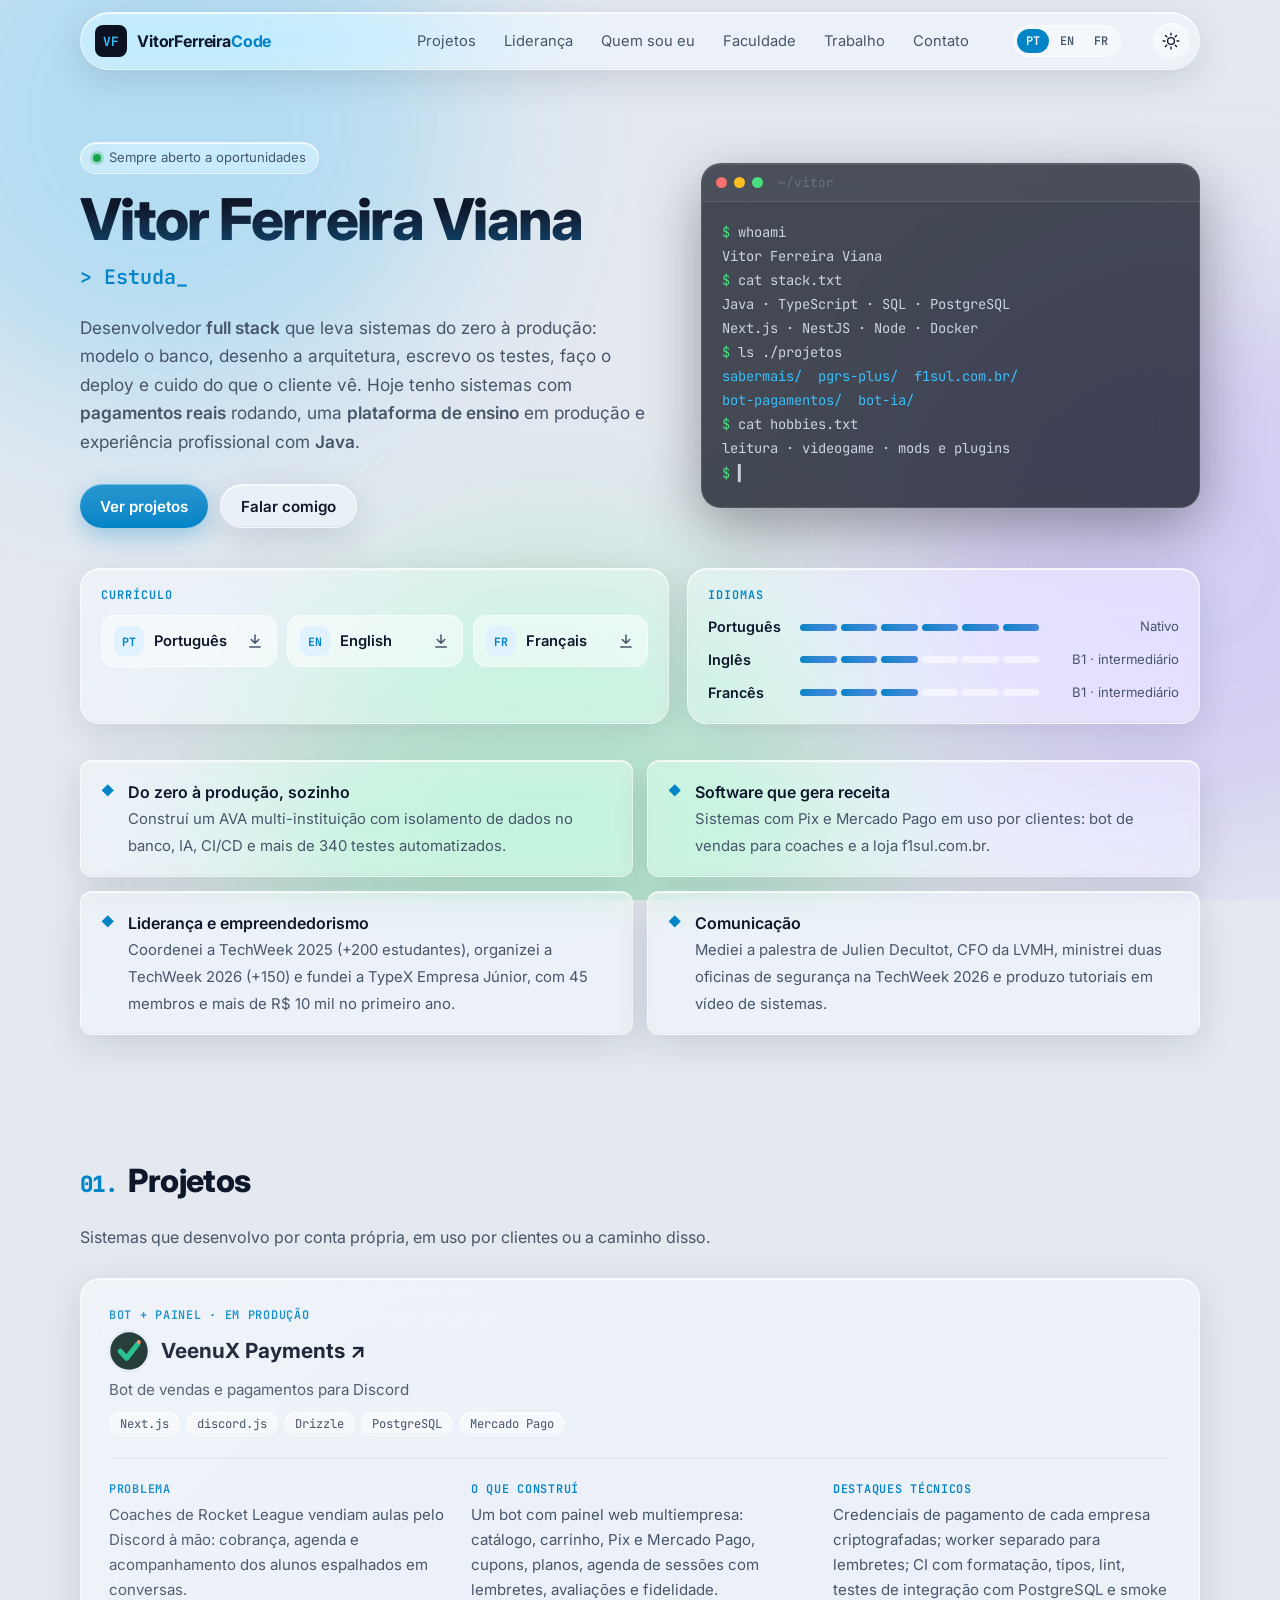
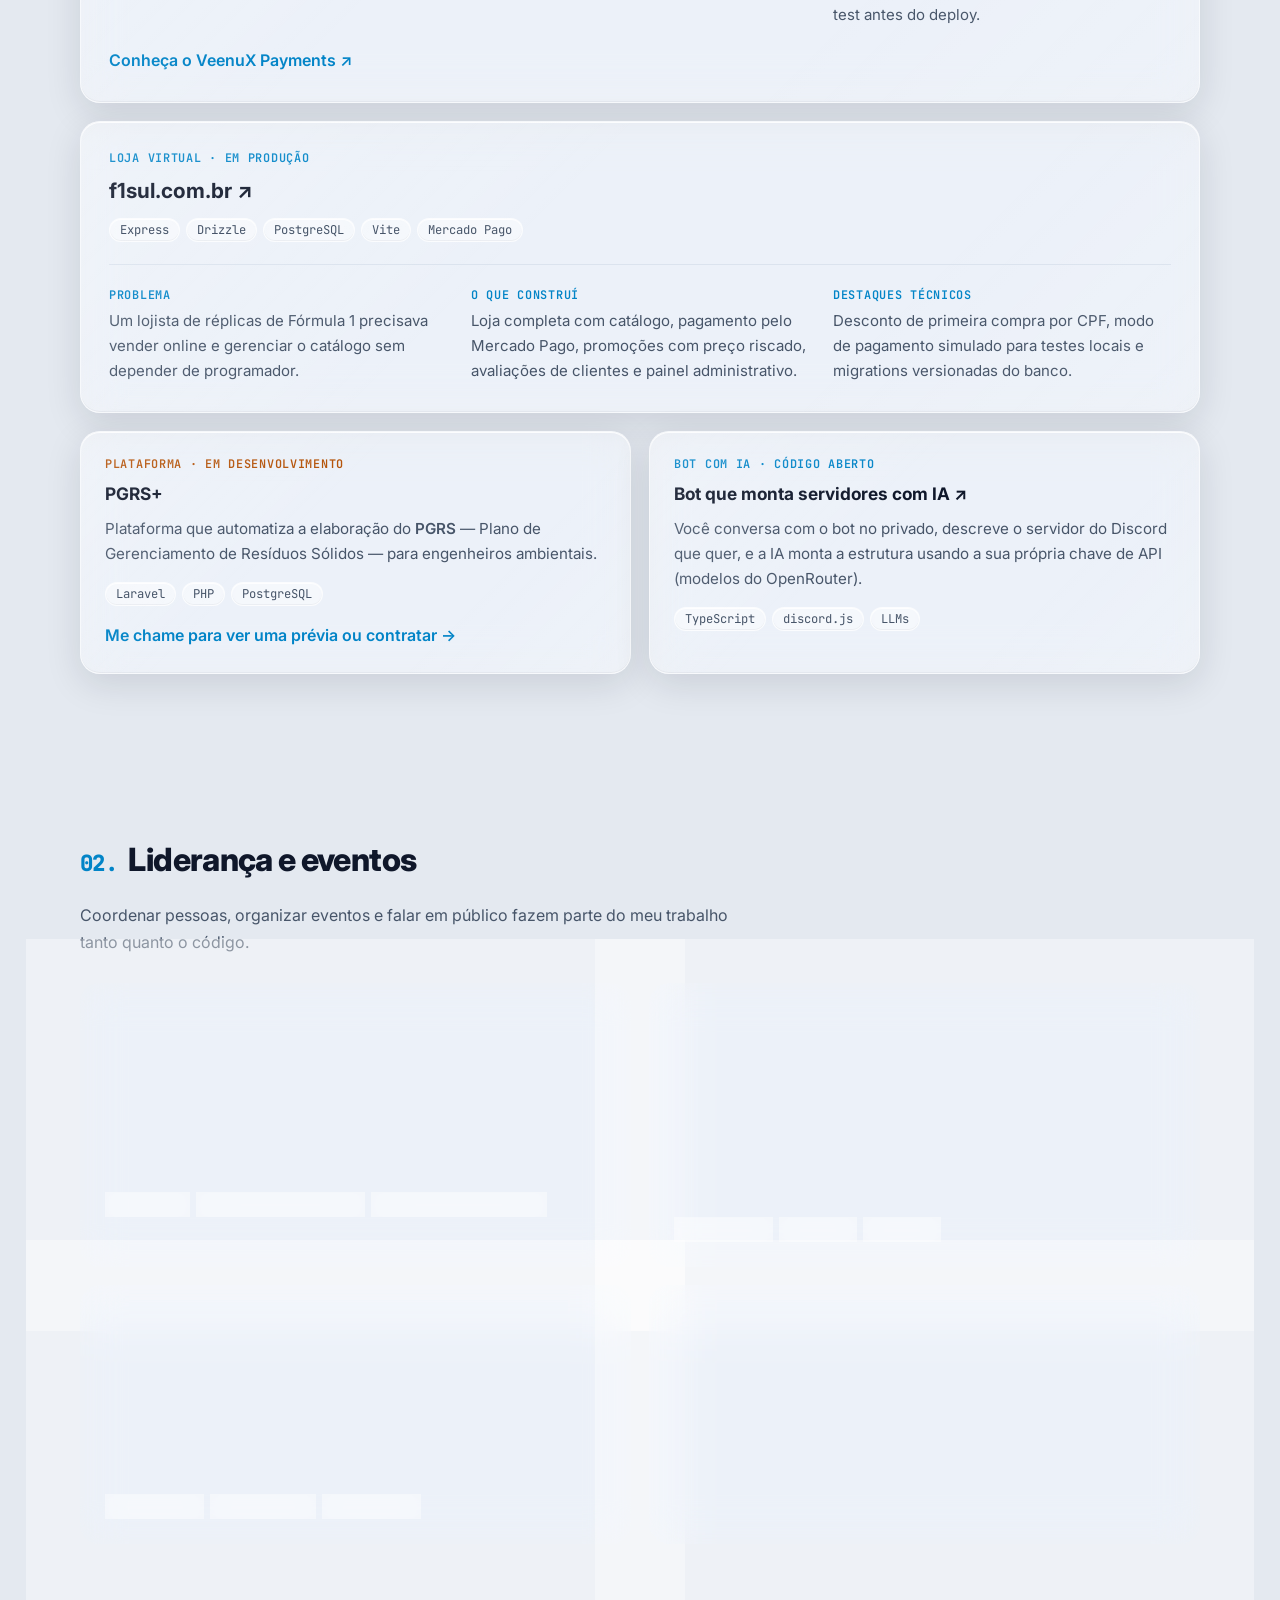
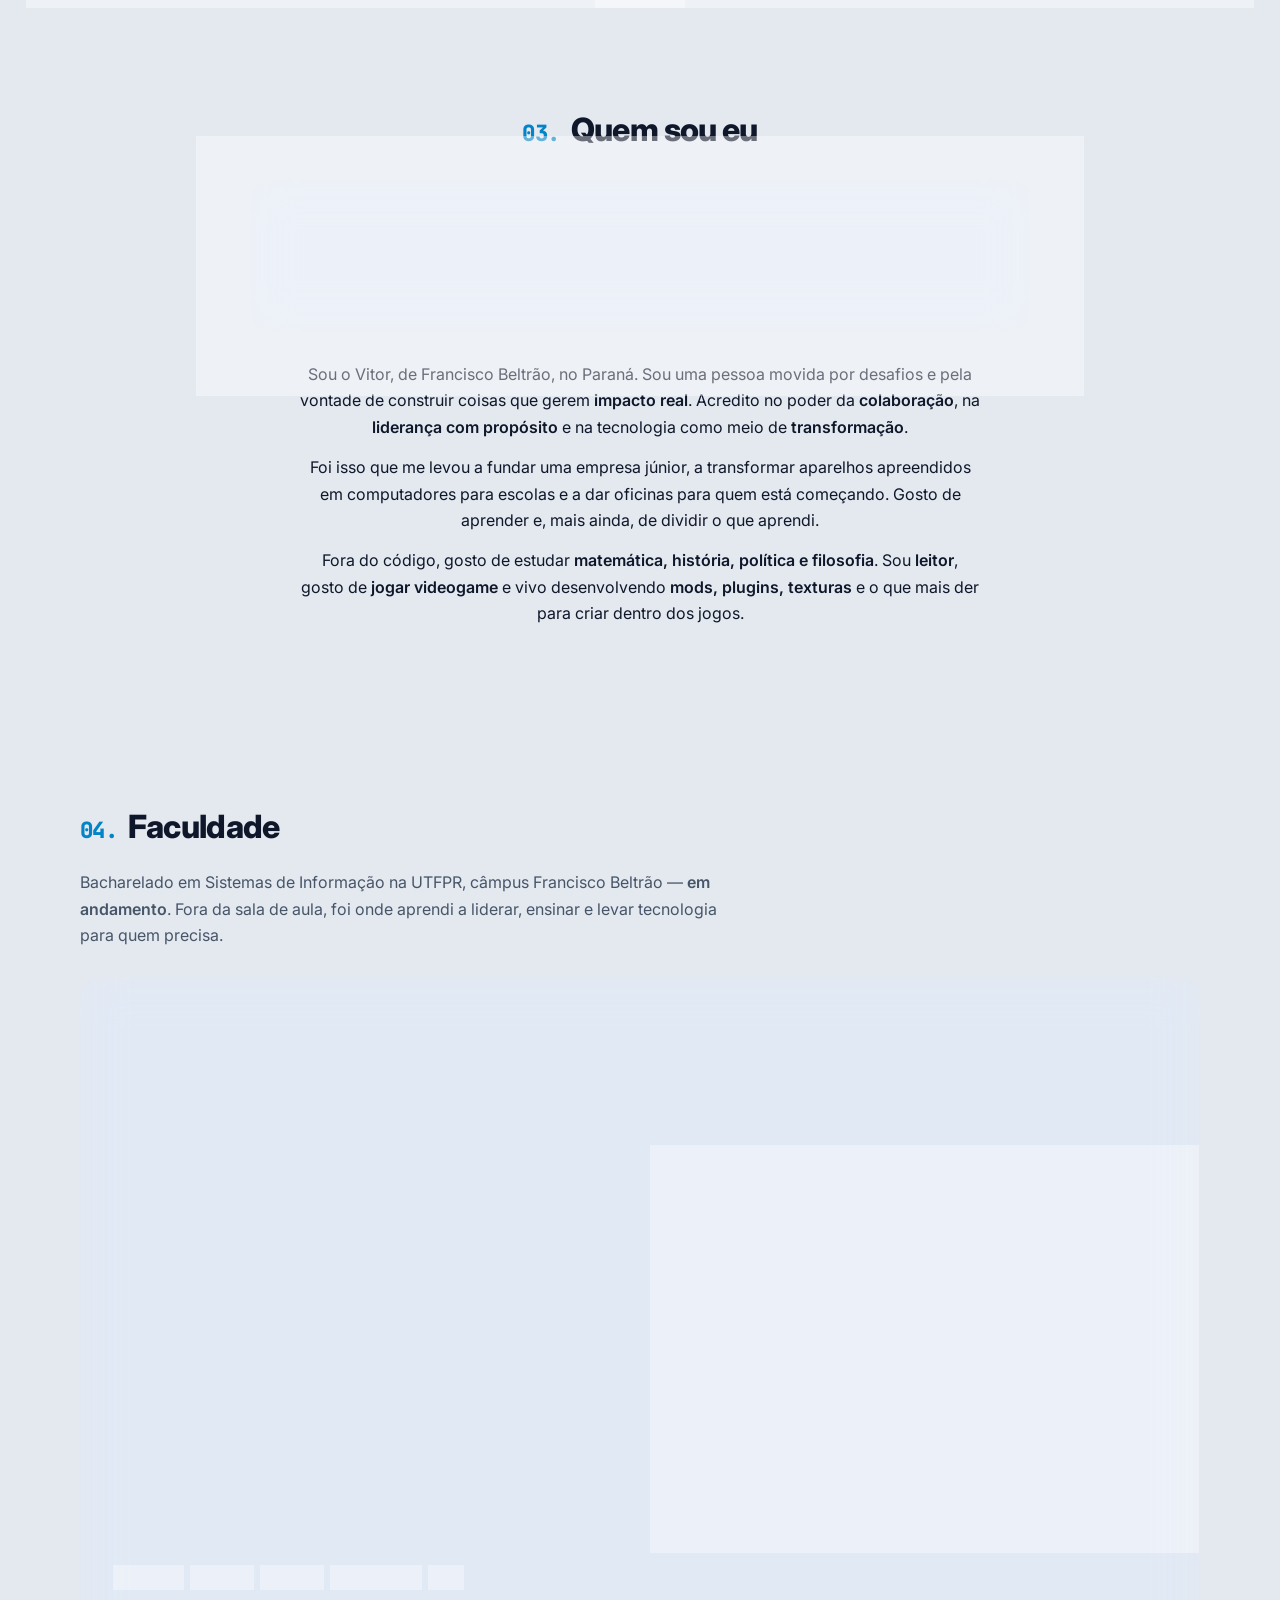
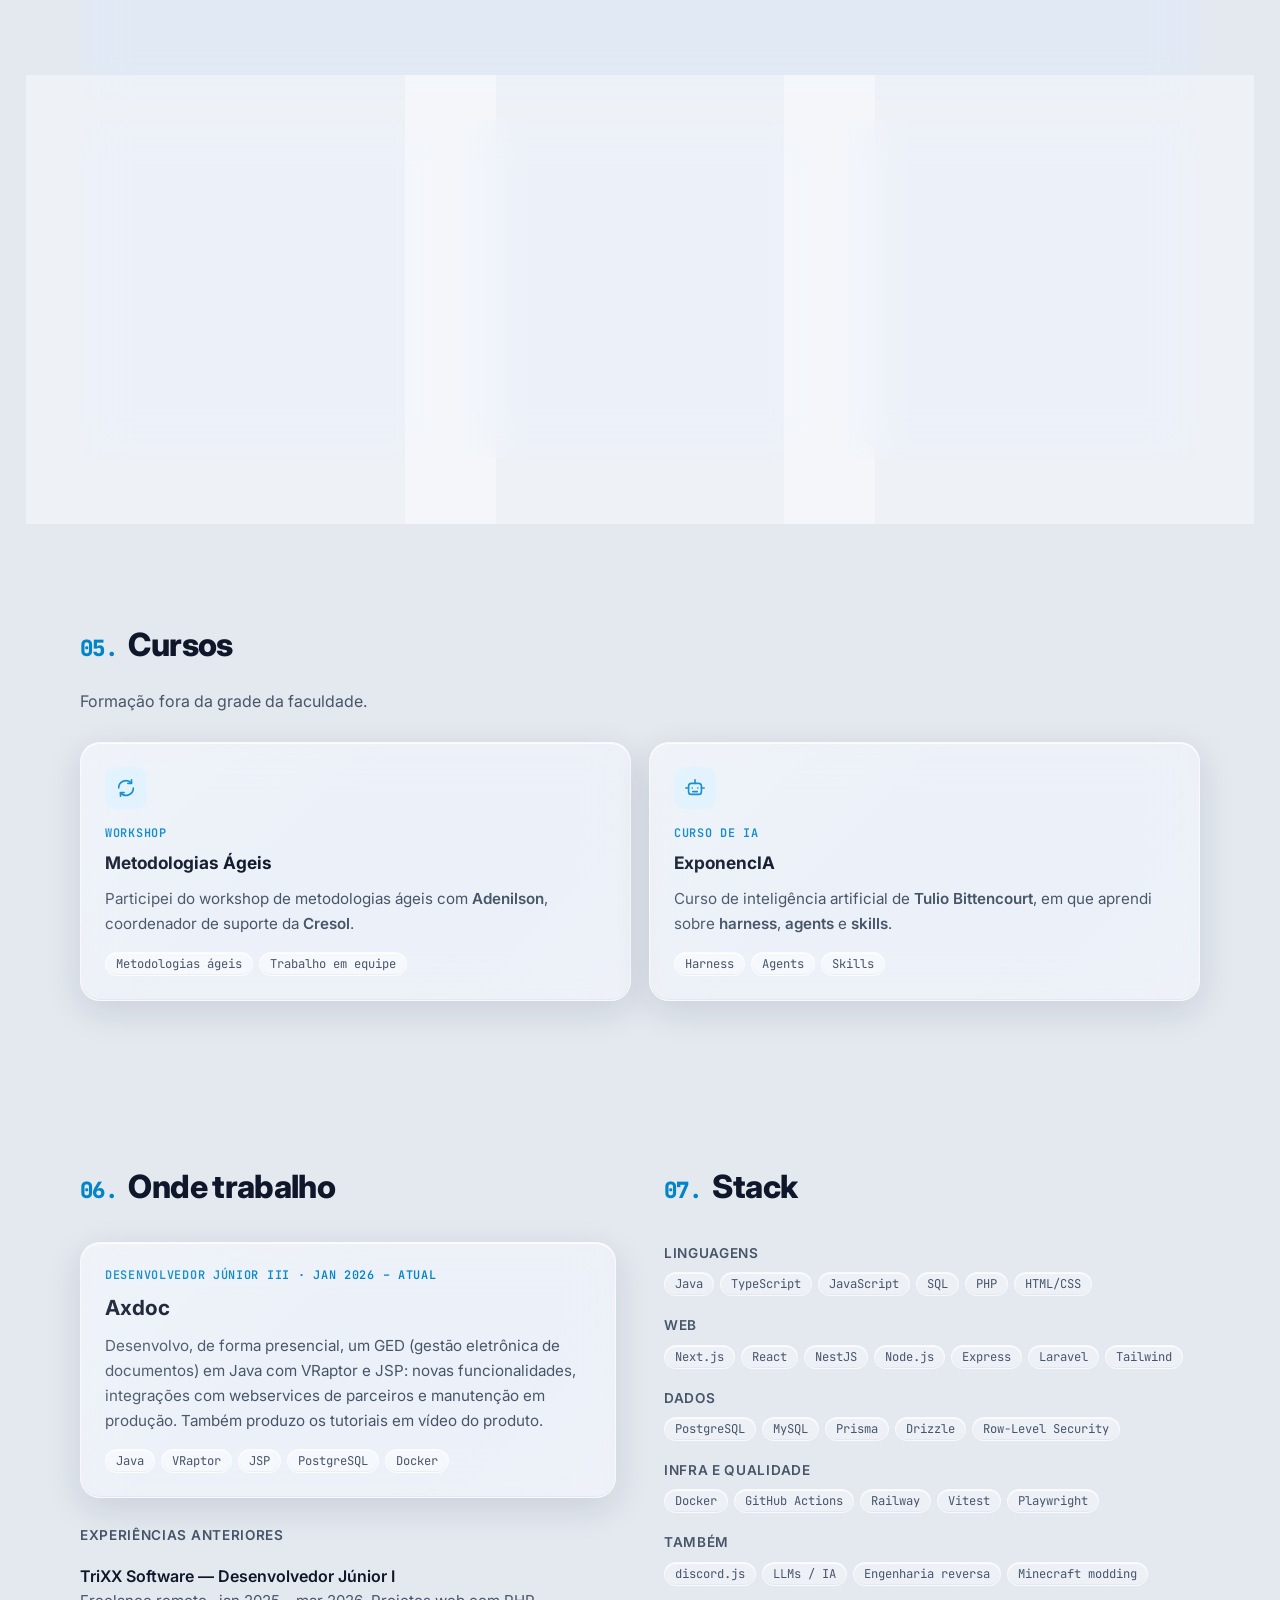
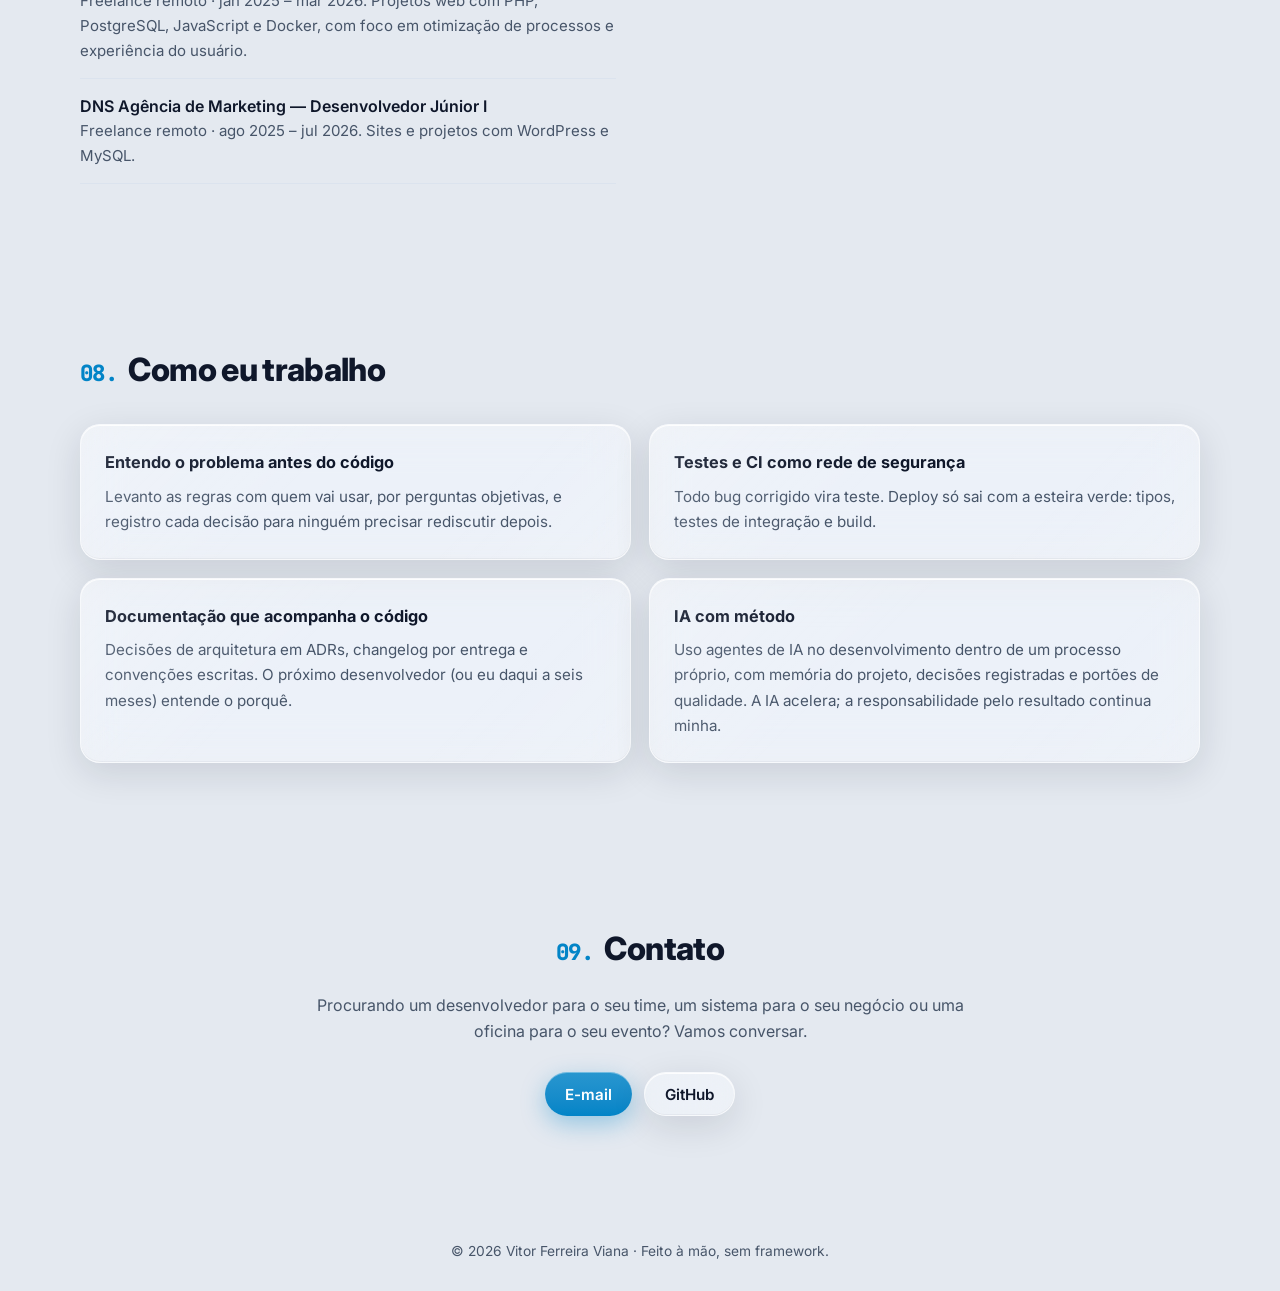
==== commit d8de8ae3: "feat: adicionando SaberMais+ com logo e texto focado em quem contrata Co-Authored-By: Claude Opus 5." ====
--- a/index.html
+++ b/index.html
@@ -4,7 +4,7 @@
   <meta charset="utf-8">
   <meta name="viewport" content="width=device-width, initial-scale=1">
   <title>Vitor Ferreira Viana — Desenvolvedor de software</title>
-  <meta name="description" content="Desenvolvedor de software e estudante de Sistemas de Informação na UTFPR. Fundador da TypeX Empresa Júnior, coordenador da TechWeek 2025, criador do sabermais e do PGRS+, instrutor de oficinas de segurança.">
+  <meta name="description" content="Desenvolvedor de software e estudante de Sistemas de Informação na UTFPR. Fundador da TypeX Empresa Júnior, coordenador da TechWeek 2025, criador do SaberMais+ e do PGRS+, instrutor de oficinas de segurança.">
   <meta property="og:title" content="Vitor Ferreira Viana — Desenvolvedor de software">
   <meta property="og:description" content="Sistemas que resolvem problemas reais: plataforma de ensino, automação ambiental, bots com IA e pagamentos, lojas virtuais.">
   <meta property="og:type" content="website">
@@ -228,25 +228,23 @@
         <article class="destaque">
           <div class="destaque__texto">
             <p class="etiqueta">TCC · em produção</p>
-            <h3>sabermais — Ambiente Virtual de Aprendizagem</h3>
-            <p>Um AVA que trabalha com mais equidade: a plataforma se adapta a cada aluno e mostra ao professor <b>como a turma estuda</b>, para que ele também possa se adaptar. O perfil de estudo vem do LASSI, um inventário de estratégias de estudo validado no Brasil.</p>
+            <h3 class="caso__marca"><img src="assets/projetos/sabermais.svg" class="quadrado" alt="" width="40" height="40">SaberMais+</h3>
+            <p class="caso__sub">Plataforma de ensino que se adapta a cada aluno</p>
+            <p>Em uma plataforma de ensino comum, todo aluno recebe o mesmo caminho e o professor não sabe como a turma estuda. O <b>SaberMais+</b> identifica o perfil de estudo de cada aluno com o <b>LASSI</b>, um questionário validado no Brasil, monta um plano de estudo para ele e mostra ao professor <b>onde a turma precisa de ajuda</b>.</p>
             <ul class="lista-check">
-              <li>Turmas, conteúdo, tarefas, questionários, fórum, notas, frequência e gamificação</li>
-              <li>Plano e ciclo de estudo para o aluno; perfil da turma e sugestões de ensino para o professor</li>
-            </ul>
-            <p class="decisoes__titulo">Decisões técnicas</p>
-            <ul class="decisoes">
-              <li><b>Multi-instituição seguro:</b> cada instituição isolada por Row-Level Security no PostgreSQL, e não só por filtros na aplicação.</li>
-              <li><b>Qualidade:</b> 340+ testes end-to-end contra banco real no CI; deploy só com CI verde.</li>
-              <li><b>IA responsável:</b> dados anonimizados antes de ir ao modelo; a IA explica, mas não resolve a atividade do aluno.</li>
-              <li><b>Arquitetura documentada:</b> 20+ decisões registradas em ADRs, com alternativas e consequências.</li>
+              <li><b>Feito sozinho, do zero à produção:</b> banco de dados, sistema, testes e publicação no ar.</li>
+              <li><b>Pronto para várias escolas e faculdades</b>, com os dados de cada instituição separados e protegidos.</li>
+              <li><b>Tudo que uma escola usa no dia a dia:</b> turmas, conteúdo, tarefas, provas, fórum, notas, frequência e gamificação.</li>
+              <li><b>IA que ensina, sem fazer pelo aluno:</b> explica o conteúdo e sugere ao professor como ensinar a turma.</li>
+              <li><b>Mais de 340 testes automáticos</b> conferem o sistema antes de cada atualização.</li>
             </ul>
             <div class="chips"><span>Next.js</span><span>NestJS</span><span>Prisma</span><span>PostgreSQL</span><span>IA</span></div>
-            <p class="privado">Pesquisa com turmas reais prevista para 2027. Repositório privado — demonstração sob pedido.</p>
+            <p class="privado">Pesquisa com turmas reais prevista para 2027. Código privado.</p>
+            <a class="link" href="#contato">Peça uma demonstração <span aria-hidden="true">→</span></a>
           </div>
           <div class="destaque__arte" aria-hidden="true">
             <div class="mini-ui">
-              <div class="mini-ui__barra"><span class="sm">+</span> saber<b>mais</b></div>
+              <div class="mini-ui__barra"><span class="sm">+</span> <span>SaberMais<b>+</b></span></div>
               <div class="mini-ui__linha"><span>Organização do tempo</span><i style="--v:42%"></i></div>
               <div class="mini-ui__linha"><span>Motivação</span><i style="--v:78%"></i></div>
               <div class="mini-ui__linha"><span>Concentração</span><i style="--v:55%"></i></div>
@@ -291,7 +289,7 @@
             <div class="cartao__icone" aria-hidden="true"><svg viewBox="0 0 24 24"><path d="M4 12a8 8 0 0 1 14-5.3M20 12a8 8 0 0 1-14 5.3"/><path d="M18 3v4h-4M6 21v-4h4"/></svg></div>
             <p class="etiqueta">Workshop</p>
             <h3>Metodologias Ágeis</h3>
-            <p>Participei do workshop de metodologias ágeis com <b>Adenilson</b>, coordenador da <b>Cresol</b>.</p>
+            <p>Participei do workshop de metodologias ágeis com <b>Adenilson</b>, coordenador de suporte da <b>Cresol</b>.</p>
             <div class="chips"><span>Metodologias ágeis</span><span>Trabalho em equipe</span></div>
           </article>
           <article class="cartao">
--- a/assets/estilo.css
+++ b/assets/estilo.css
@@ -243,6 +243,7 @@
 .caso__cabeca h3 a { color: var(--texto); }
 .caso__marca { display: flex; align-items: center; gap: 12px; }
 .caso__marca img { flex: none; width: 40px; height: 40px; border-radius: 50%; box-shadow: 0 0 0 1px var(--linha); }
+.caso__marca img.quadrado { border-radius: 23%; box-shadow: none; }
 .caso__sub { margin: 6px 0 0; color: var(--suave); font-size: .95rem; }
 .caso__cabeca .chips { margin-top: 10px; }
 .caso__corpo { display: grid; grid-template-columns: repeat(3, minmax(0, 1fr)); gap: 24px; margin-top: 22px; padding-top: 22px; border-top: 1px solid var(--linha); }
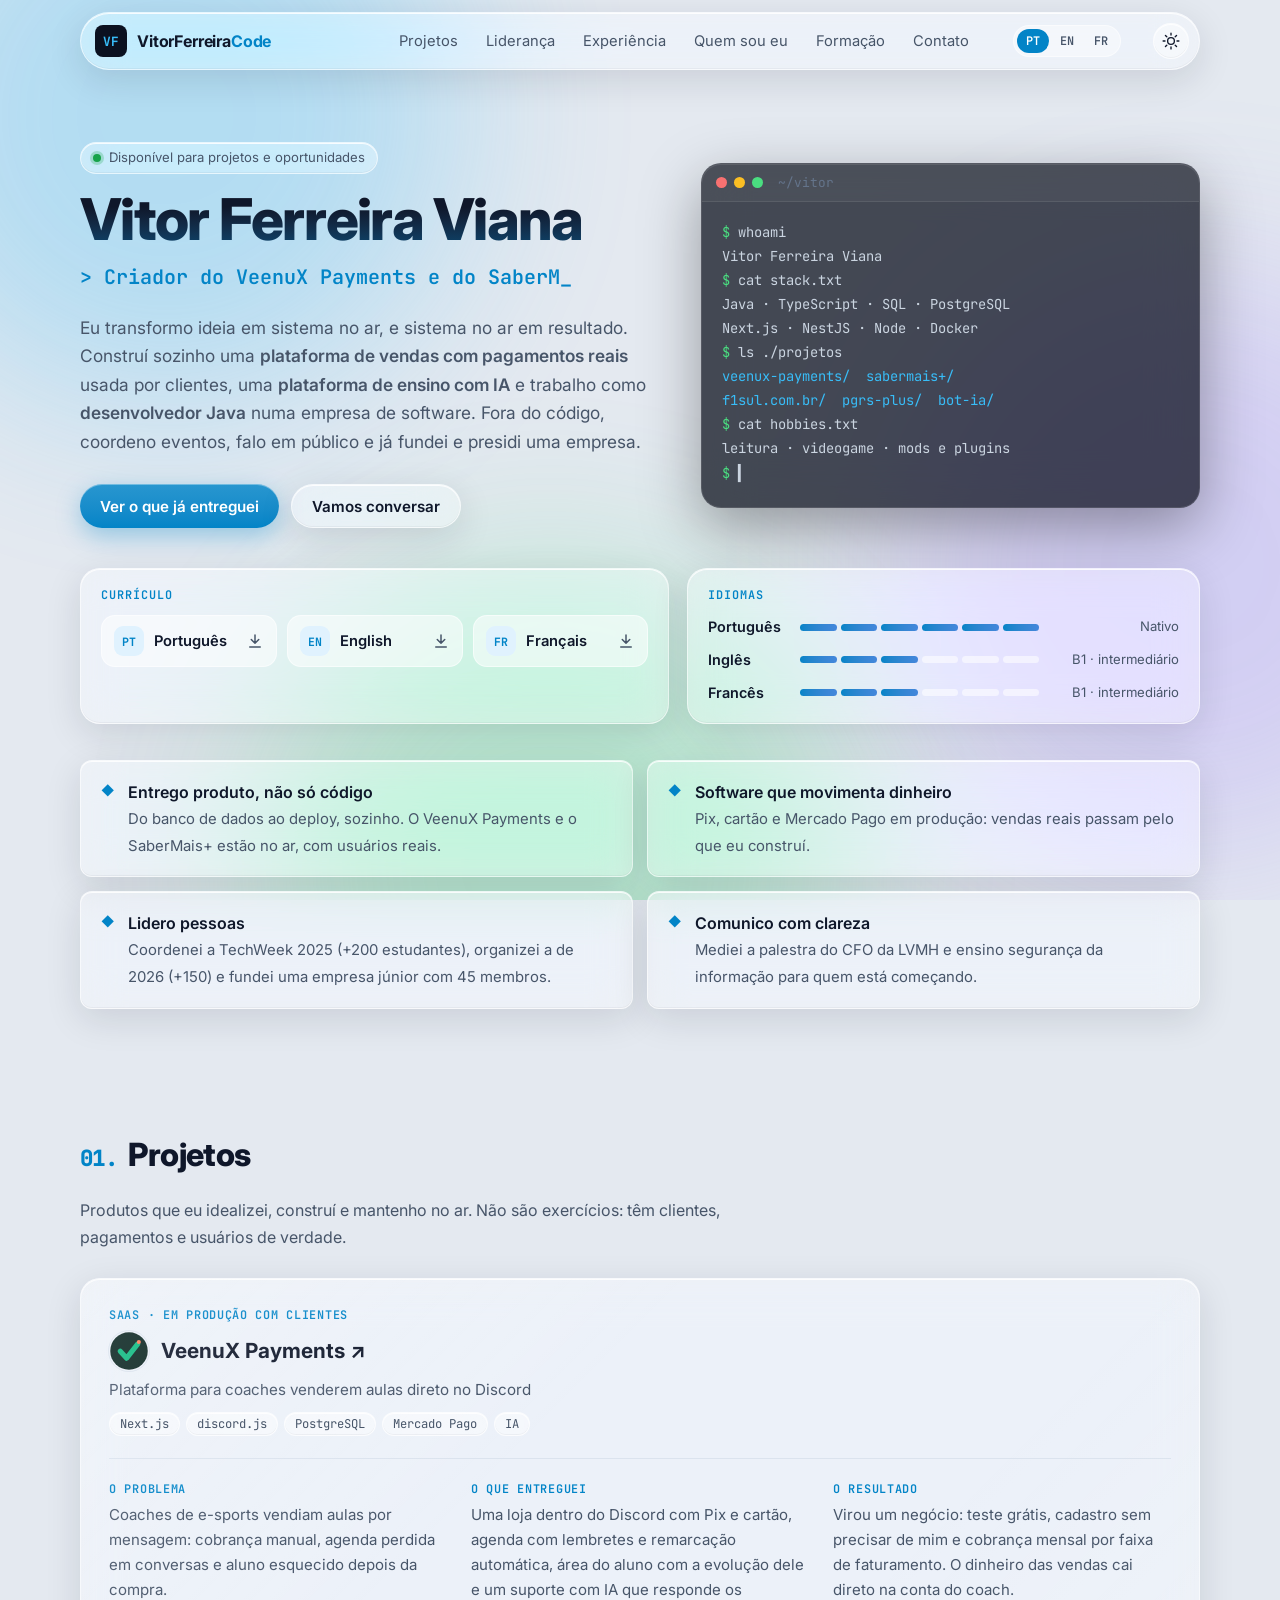
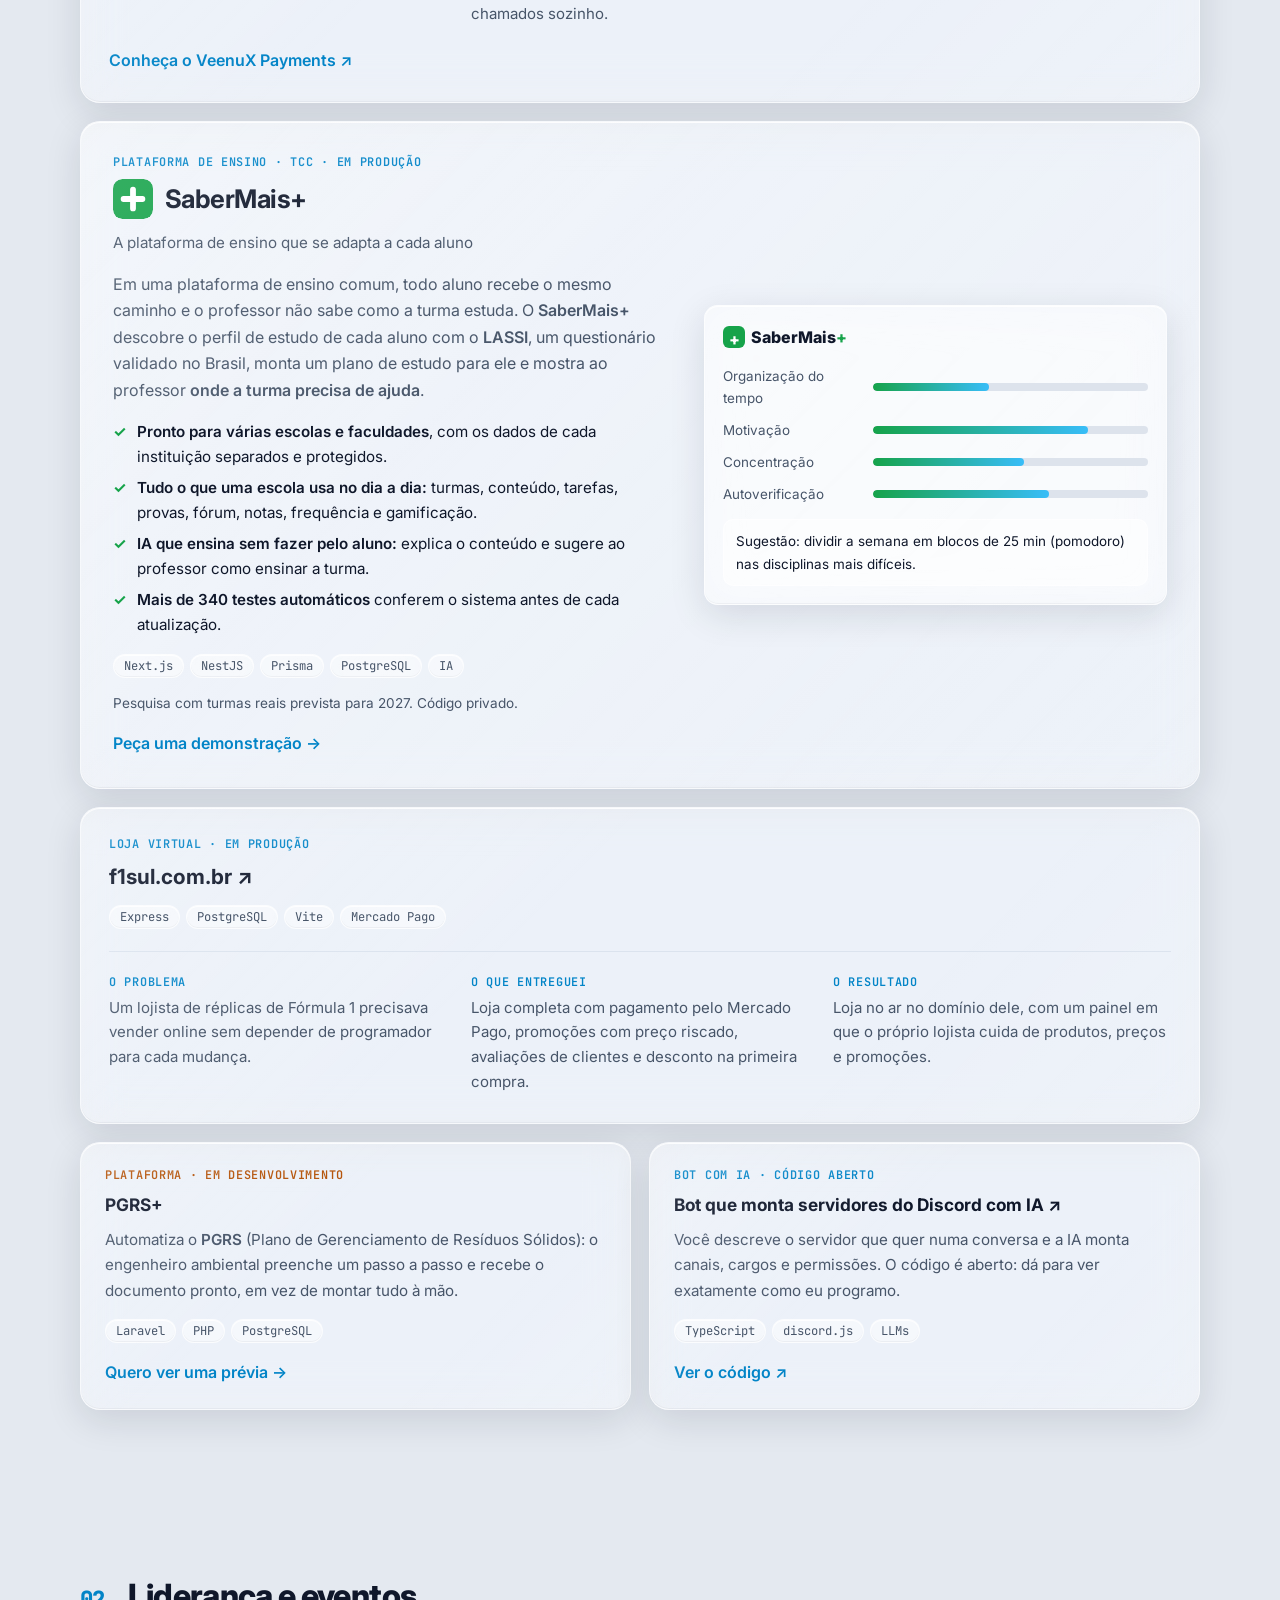
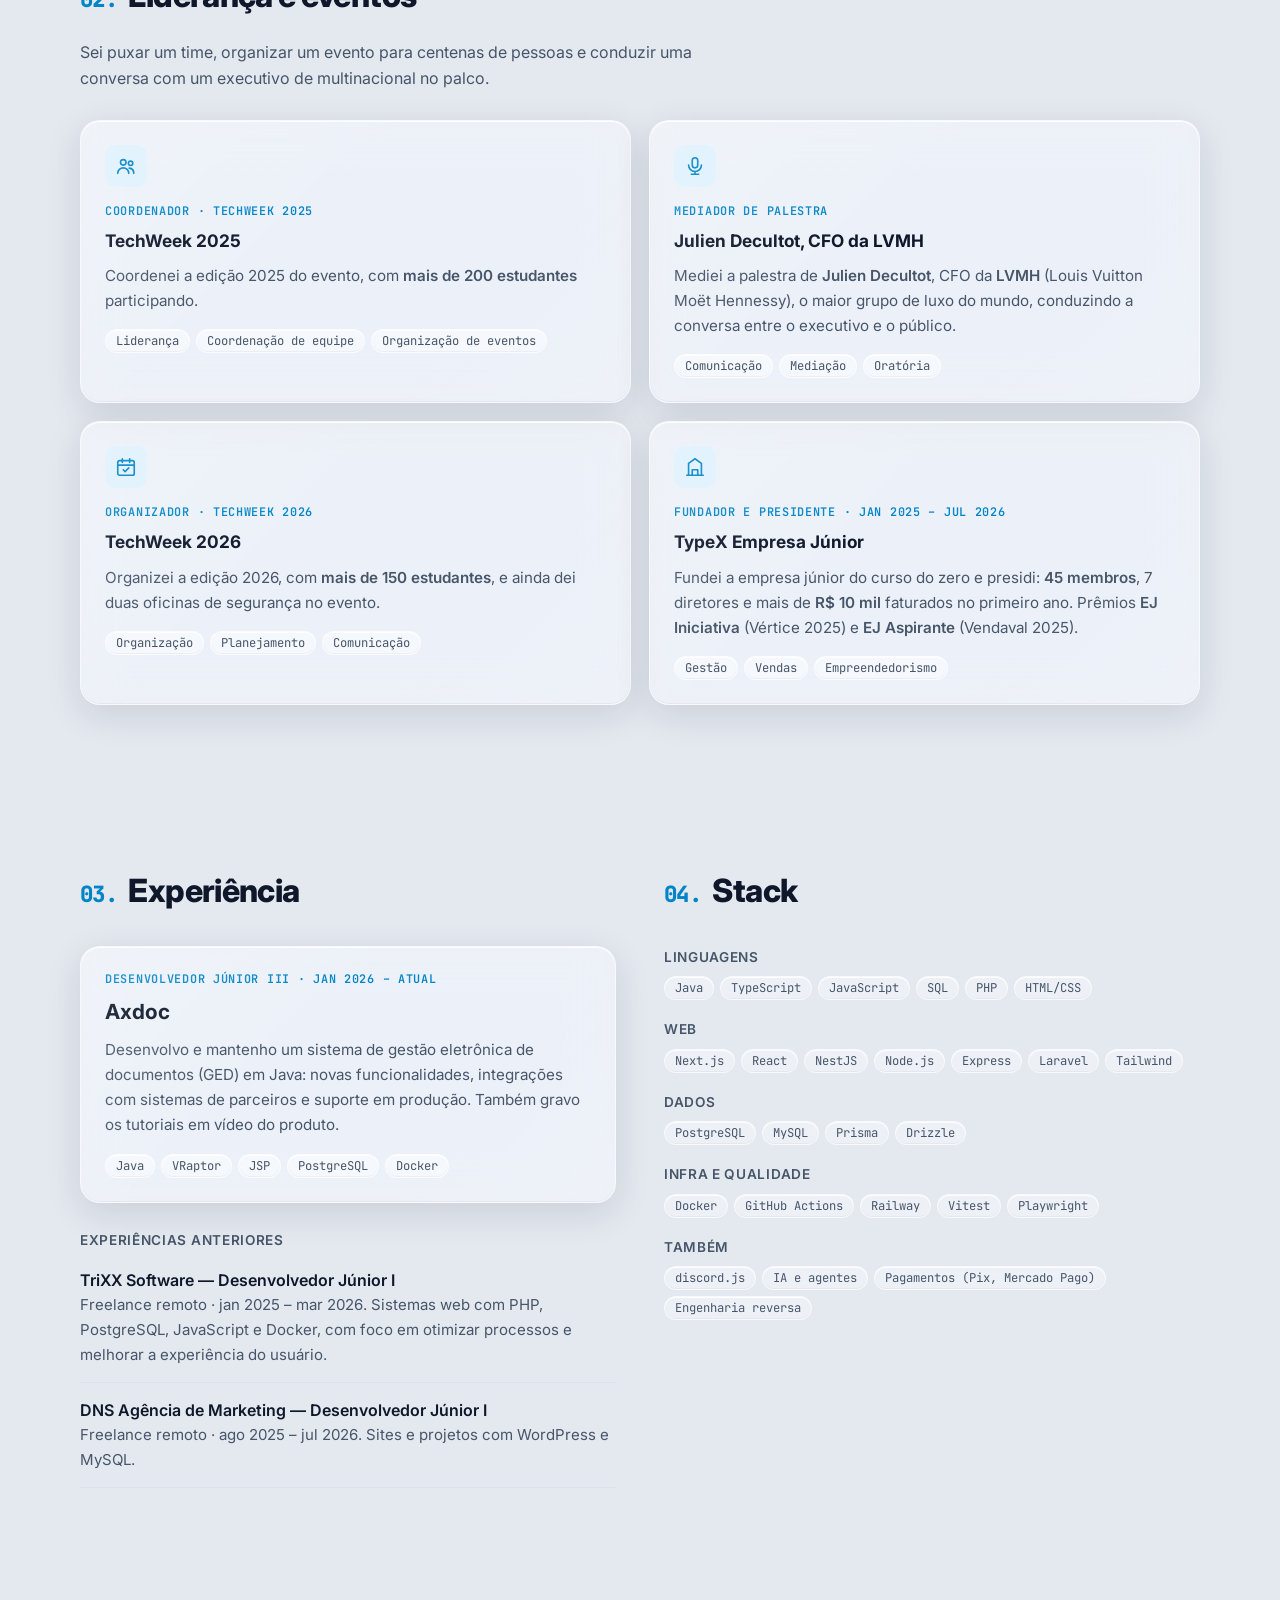
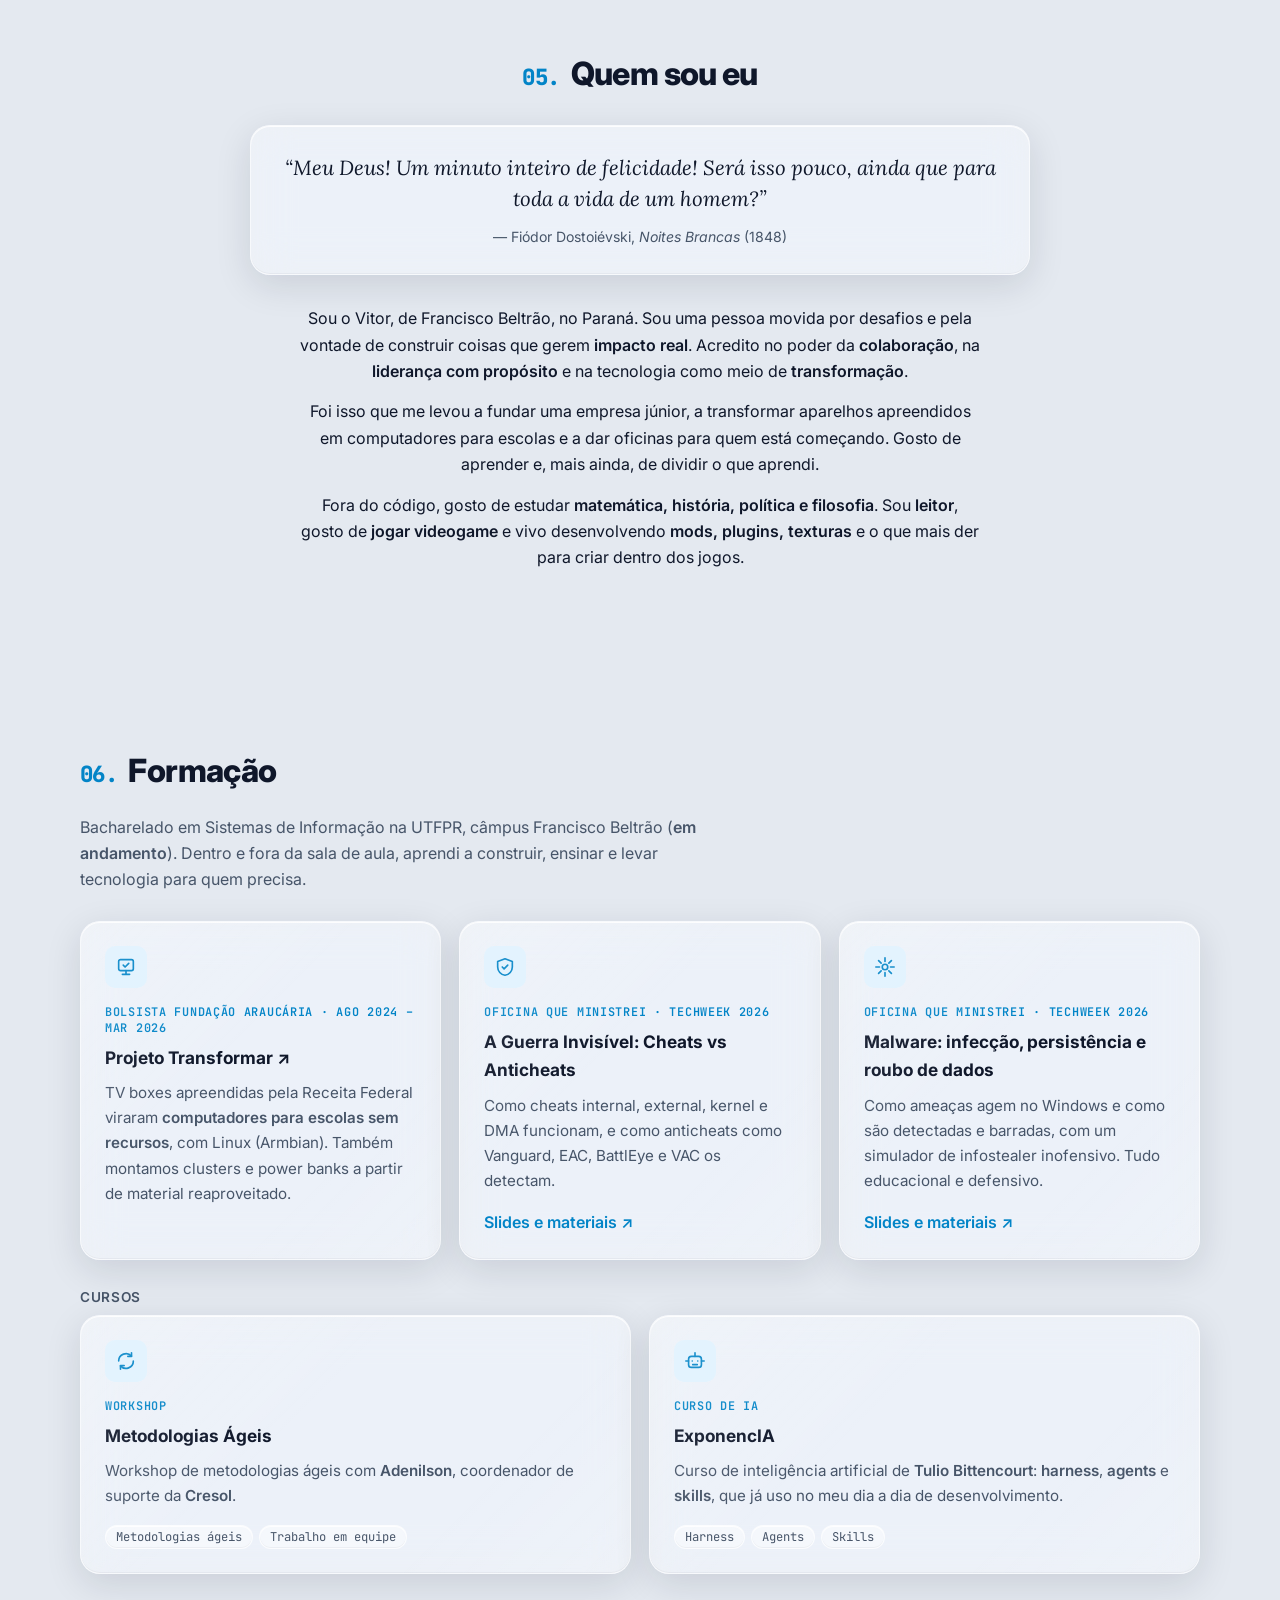
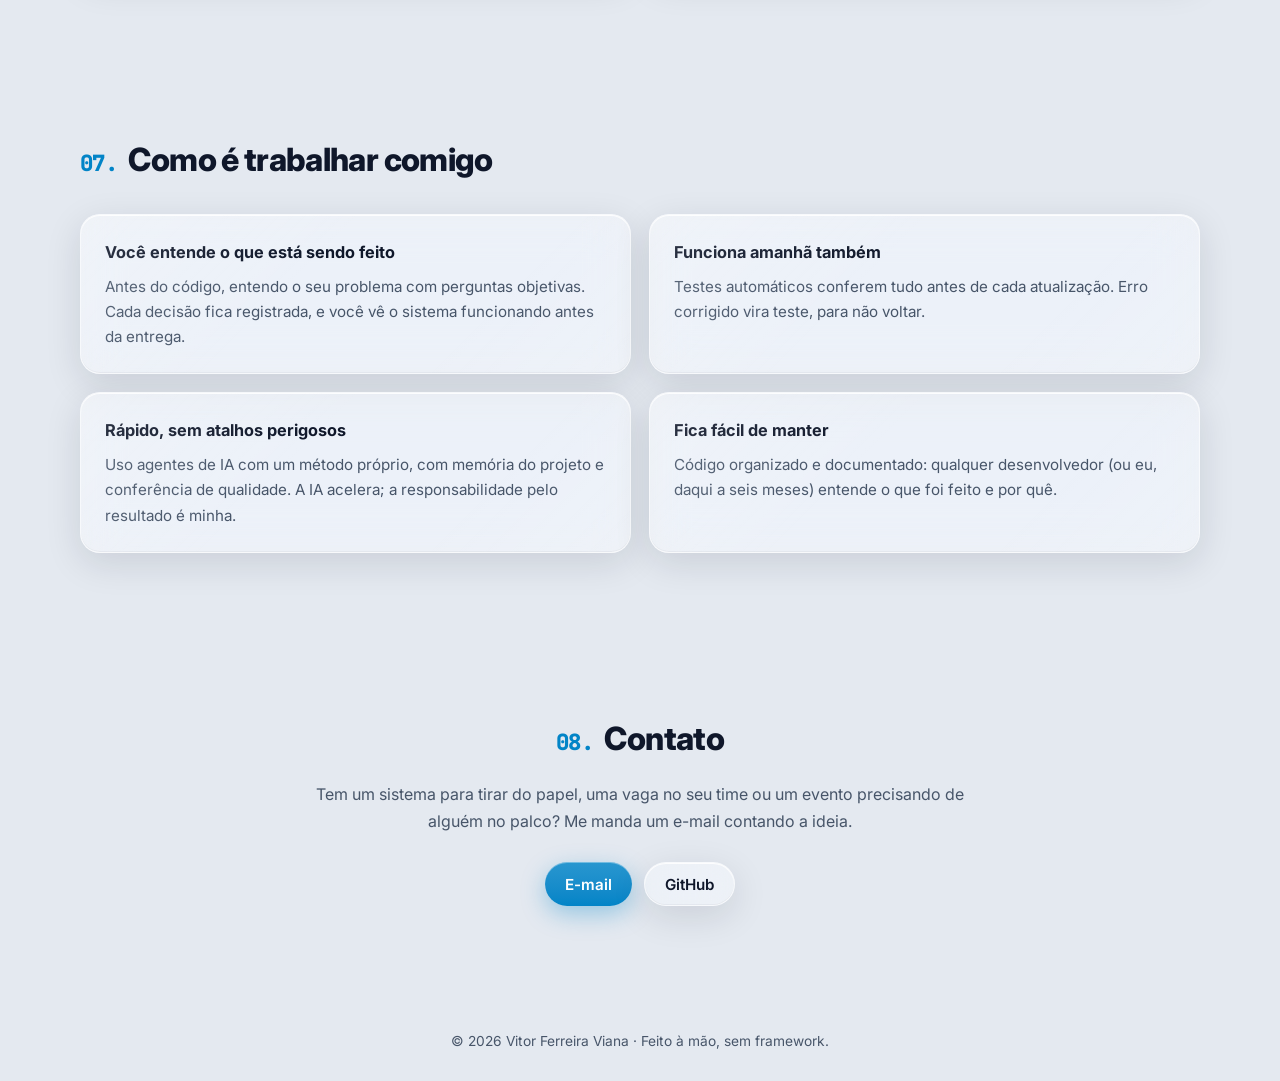
==== commit ccd7619e: "feat: reescrevendo o site com foco comercial em projetos, resultados e liderança Co-Authored-By: Cla" ====
--- a/index.html
+++ b/index.html
@@ -3,10 +3,10 @@
 <head>
   <meta charset="utf-8">
   <meta name="viewport" content="width=device-width, initial-scale=1">
-  <title>Vitor Ferreira Viana — Desenvolvedor de software</title>
-  <meta name="description" content="Desenvolvedor de software e estudante de Sistemas de Informação na UTFPR. Fundador da TypeX Empresa Júnior, coordenador da TechWeek 2025, criador do SaberMais+ e do PGRS+, instrutor de oficinas de segurança.">
-  <meta property="og:title" content="Vitor Ferreira Viana — Desenvolvedor de software">
-  <meta property="og:description" content="Sistemas que resolvem problemas reais: plataforma de ensino, automação ambiental, bots com IA e pagamentos, lojas virtuais.">
+  <title>Vitor Ferreira Viana — Desenvolvedor full stack</title>
+  <meta name="description" content="Desenvolvedor full stack que tira sistemas do papel e coloca no ar: plataforma de vendas com pagamentos reais, plataforma de ensino com IA e desenvolvimento Java em empresa de software. Coordenador da TechWeek 2025 e fundador da TypeX Empresa Júnior.">
+  <meta property="og:title" content="Vitor Ferreira Viana — Desenvolvedor full stack">
+  <meta property="og:description" content="Sistemas no ar, com clientes reais: vendas com Pix e cartão, plataforma de ensino com IA, loja virtual. Desenvolvimento, liderança e comunicação.">
   <meta property="og:type" content="website">
   <meta property="og:url" content="https://vitorferreiracode.github.io/">
   <meta name="theme-color" content="#0b1120">
@@ -34,9 +34,9 @@
       <nav class="menu" aria-label="Seções">
         <a href="#projetos">Projetos</a>
         <a href="#lideranca">Liderança</a>
+        <a href="#trabalho">Experiência</a>
         <a href="#quem-sou">Quem sou eu</a>
-        <a href="#faculdade">Faculdade</a>
-        <a href="#trabalho">Trabalho</a>
+        <a href="#formacao">Formação</a>
         <a href="#contato">Contato</a>
       </nav>
       <div class="idioma-site" aria-label="Idioma do site"><a href="./" aria-current="page" lang="pt-BR">PT</a><a href="en/" lang="en">EN</a><a href="fr/" lang="fr">FR</a></div>
@@ -52,15 +52,15 @@
     <section class="hero" id="inicio">
       <div class="largura hero__grade">
         <div>
-          <p class="sobretitulo"><span class="ponto"></span> Sempre aberto a oportunidades</p>
+          <p class="sobretitulo"><span class="ponto"></span> Disponível para projetos e oportunidades</p>
           <h1>Vitor Ferreira Viana</h1>
           <p class="hero__papel">
-            <span class="mono">&gt;</span> <span class="digitando" data-frases='["Desenvolvedor de software","Estudante de Sistemas de Informação na UTFPR","Fundador da TypeX Empresa Júnior","Coordenador da TechWeek 2025","Instrutor de oficinas de segurança"]'>Desenvolvedor de software</span><span class="cursor" aria-hidden="true">_</span>
+            <span class="mono">&gt;</span> <span class="digitando" data-frases='["Desenvolvedor full stack","Criador do VeenuX Payments e do SaberMais+","Coordenador da TechWeek 2025","Fundador da TypeX Empresa Júnior"]'>Desenvolvedor full stack</span><span class="cursor" aria-hidden="true">_</span>
           </p>
-          <p class="hero__texto">Desenvolvedor <b>full stack</b> que leva sistemas do zero à produção: modelo o banco, desenho a arquitetura, escrevo os testes, faço o deploy e cuido do que o cliente vê. Hoje tenho sistemas com <b>pagamentos reais</b> rodando, uma <b>plataforma de ensino</b> em produção e experiência profissional com <b>Java</b>.</p>
+          <p class="hero__texto">Eu transformo ideia em sistema no ar, e sistema no ar em resultado. Construí sozinho uma <b>plataforma de vendas com pagamentos reais</b> usada por clientes, uma <b>plataforma de ensino com IA</b> e trabalho como <b>desenvolvedor Java</b> numa empresa de software. Fora do código, coordeno eventos, falo em público e já fundei e presidi uma empresa.</p>
           <div class="acoes">
-            <a class="botao botao--forte" href="#projetos">Ver projetos</a>
-            <a class="botao" href="#contato">Falar comigo</a>
+            <a class="botao botao--forte" href="#projetos">Ver o que já entreguei</a>
+            <a class="botao" href="#contato">Vamos conversar</a>
           </div>
         </div>
         <div class="terminal" aria-label="Resumo em formato de terminal">
@@ -71,8 +71,8 @@
 Java · TypeScript · SQL · PostgreSQL
 Next.js · NestJS · Node · Docker
 <span class="p">$</span> ls ./projetos
-<span class="d">sabermais/</span>  <span class="d">pgrs-plus/</span>  <span class="d">f1sul.com.br/</span>
-<span class="d">bot-pagamentos/</span>  <span class="d">bot-ia/</span>
+<span class="d">veenux-payments/</span>  <span class="d">sabermais+/</span>
+<span class="d">f1sul.com.br/</span>  <span class="d">pgrs-plus/</span>  <span class="d">bot-ia/</span>
 <span class="p">$</span> cat hobbies.txt
 leitura · videogame · mods e plugins
 <span class="p">$</span> <span class="cursor">▍</span></pre>
@@ -106,10 +106,10 @@
     <section class="secao secao--fina" id="destaques">
       <div class="largura">
         <ul class="conquistas">
-          <li><span class="conquistas__icone" aria-hidden="true">◆</span><div><b>Do zero à produção, sozinho</b><span>Construí um AVA multi-instituição com isolamento de dados no banco, IA, CI/CD e mais de 340 testes automatizados.</span></div></li>
-          <li><span class="conquistas__icone" aria-hidden="true">◆</span><div><b>Software que gera receita</b><span>Sistemas com Pix e Mercado Pago em uso por clientes: bot de vendas para coaches e a loja f1sul.com.br.</span></div></li>
-          <li><span class="conquistas__icone" aria-hidden="true">◆</span><div><b>Liderança e empreendedorismo</b><span>Coordenei a TechWeek 2025 (+200 estudantes), organizei a TechWeek 2026 (+150) e fundei a TypeX Empresa Júnior, com 45 membros e mais de R$ 10 mil no primeiro ano.</span></div></li>
-          <li><span class="conquistas__icone" aria-hidden="true">◆</span><div><b>Comunicação</b><span>Mediei a palestra de Julien Decultot, CFO da LVMH, ministrei duas oficinas de segurança na TechWeek 2026 e produzo tutoriais em vídeo de sistemas.</span></div></li>
+          <li><span class="conquistas__icone" aria-hidden="true">◆</span><div><b>Entrego produto, não só código</b><span>Do banco de dados ao deploy, sozinho. O VeenuX Payments e o SaberMais+ estão no ar, com usuários reais.</span></div></li>
+          <li><span class="conquistas__icone" aria-hidden="true">◆</span><div><b>Software que movimenta dinheiro</b><span>Pix, cartão e Mercado Pago em produção: vendas reais passam pelo que eu construí.</span></div></li>
+          <li><span class="conquistas__icone" aria-hidden="true">◆</span><div><b>Lidero pessoas</b><span>Coordenei a TechWeek 2025 (+200 estudantes), organizei a de 2026 (+150) e fundei uma empresa júnior com 45 membros.</span></div></li>
+          <li><span class="conquistas__icone" aria-hidden="true">◆</span><div><b>Comunico com clareza</b><span>Mediei a palestra do CFO da LVMH e ensino segurança da informação para quem está começando.</span></div></li>
         </ul>
       </div>
     </section>
@@ -118,124 +118,33 @@
     <section class="secao" id="projetos">
       <div class="largura">
         <h2 class="titulo"><span class="mono">01.</span> Projetos</h2>
-        <p class="intro">Sistemas que desenvolvo por conta própria, em uso por clientes ou a caminho disso.</p>
+        <p class="intro">Produtos que eu idealizei, construí e mantenho no ar. Não são exercícios: têm clientes, pagamentos e usuários de verdade.</p>
 
         <article class="caso">
           <div class="caso__cabeca">
-            <p class="etiqueta">Bot + painel · em produção</p>
+            <p class="etiqueta">SaaS · em produção com clientes</p>
             <h3 class="caso__marca"><img src="assets/projetos/veenux-payments.svg" alt="" width="40" height="40"><a href="https://vnxbot.mivsistemas.com/conheca" target="_blank" rel="noopener noreferrer">VeenuX Payments <span aria-hidden="true">↗</span></a></h3>
-            <p class="caso__sub">Bot de vendas e pagamentos para Discord</p>
-            <div class="chips"><span>Next.js</span><span>discord.js</span><span>Drizzle</span><span>PostgreSQL</span><span>Mercado Pago</span></div>
+            <p class="caso__sub">Plataforma para coaches venderem aulas direto no Discord</p>
+            <div class="chips"><span>Next.js</span><span>discord.js</span><span>PostgreSQL</span><span>Mercado Pago</span><span>IA</span></div>
           </div>
           <div class="caso__corpo">
-            <div><h4>Problema</h4><p>Coaches de Rocket League vendiam aulas pelo Discord à mão: cobrança, agenda e acompanhamento dos alunos espalhados em conversas.</p></div>
-            <div><h4>O que construí</h4><p>Um bot com painel web multiempresa: catálogo, carrinho, Pix e Mercado Pago, cupons, planos, agenda de sessões com lembretes, avaliações e fidelidade.</p></div>
-            <div><h4>Destaques técnicos</h4><p>Credenciais de pagamento de cada empresa criptografadas; worker separado para lembretes; CI com formatação, tipos, lint, testes de integração com PostgreSQL e smoke test antes do deploy.</p></div>
+            <div><h4>O problema</h4><p>Coaches de e-sports vendiam aulas por mensagem: cobrança manual, agenda perdida em conversas e aluno esquecido depois da compra.</p></div>
+            <div><h4>O que entreguei</h4><p>Uma loja dentro do Discord com Pix e cartão, agenda com lembretes e remarcação automática, área do aluno com a evolução dele e um suporte com IA que responde os chamados sozinho.</p></div>
+            <div><h4>O resultado</h4><p>Virou um negócio: teste grátis, cadastro sem precisar de mim e cobrança mensal por faixa de faturamento. O dinheiro das vendas cai direto na conta do coach.</p></div>
           </div>
           <a class="link" href="https://vnxbot.mivsistemas.com/conheca" target="_blank" rel="noopener noreferrer" aria-label="Abrir a página do VeenuX Payments (nova aba)">Conheça o VeenuX Payments <span aria-hidden="true">↗</span></a>
         </article>
 
-        <article class="caso">
-          <div class="caso__cabeca">
-            <p class="etiqueta">Loja virtual · em produção</p>
-            <h3><a href="https://f1sul.com.br" target="_blank" rel="noopener noreferrer">f1sul.com.br <span aria-hidden="true">↗</span></a></h3>
-            <div class="chips"><span>Express</span><span>Drizzle</span><span>PostgreSQL</span><span>Vite</span><span>Mercado Pago</span></div>
-          </div>
-          <div class="caso__corpo">
-            <div><h4>Problema</h4><p>Um lojista de réplicas de Fórmula 1 precisava vender online e gerenciar o catálogo sem depender de programador.</p></div>
-            <div><h4>O que construí</h4><p>Loja completa com catálogo, pagamento pelo Mercado Pago, promoções com preço riscado, avaliações de clientes e painel administrativo.</p></div>
-            <div><h4>Destaques técnicos</h4><p>Desconto de primeira compra por CPF, modo de pagamento simulado para testes locais e migrations versionadas do banco.</p></div>
-          </div>
-        </article>
-
-        <div class="cartoes cartoes--2">
-          <article class="cartao projeto">
-            <p class="etiqueta etiqueta--alerta">Plataforma · em desenvolvimento</p>
-            <h3>PGRS+</h3>
-            <p>Plataforma que automatiza a elaboração do <b>PGRS</b> — Plano de Gerenciamento de Resíduos Sólidos — para engenheiros ambientais.</p>
-            <div class="chips"><span>Laravel</span><span>PHP</span><span>PostgreSQL</span></div>
-            <a class="link" href="#contato">Me chame para ver uma prévia ou contratar <span aria-hidden="true">→</span></a>
-          </article>
-          <article class="cartao projeto">
-            <p class="etiqueta">Bot com IA · código aberto</p>
-            <h3><a href="https://github.com/VitorFerreiraCode/bot-discord-IA" target="_blank" rel="noopener noreferrer">Bot que monta servidores com IA <span aria-hidden="true">↗</span></a></h3>
-            <p>Você conversa com o bot no privado, descreve o servidor do Discord que quer, e a IA monta a estrutura usando a sua própria chave de API (modelos do OpenRouter).</p>
-            <div class="chips"><span>TypeScript</span><span>discord.js</span><span>LLMs</span></div>
-          </article>
-        </div>
-      </div>
-    </section>
-
-    <!-- LIDERANÇA -->
-    <section class="secao secao--alt" id="lideranca">
-      <div class="largura">
-        <h2 class="titulo"><span class="mono">02.</span> Liderança e eventos</h2>
-        <p class="intro">Coordenar pessoas, organizar eventos e falar em público fazem parte do meu trabalho tanto quanto o código.</p>
-        <div class="cartoes cartoes--2">
-          <article class="cartao">
-            <div class="cartao__icone" aria-hidden="true"><svg viewBox="0 0 24 24"><circle cx="9" cy="8" r="3"/><path d="M3 20c0-3.3 2.7-6 6-6s6 2.7 6 6"/><circle cx="17" cy="9" r="2.4"/><path d="M15.5 14.3c2.8.3 5 2.6 5 5.7"/></svg></div>
-            <p class="etiqueta">Coordenador · TechWeek 2025</p>
-            <h3>TechWeek 2025</h3>
-            <p>Coordenei a edição 2025 do evento, que reuniu <b>mais de 200 estudantes</b>.</p>
-            <div class="chips"><span>Liderança</span><span>Coordenação de equipe</span><span>Organização de eventos</span></div>
-          </article>
-          <article class="cartao">
-            <div class="cartao__icone" aria-hidden="true"><svg viewBox="0 0 24 24"><rect x="9" y="3" width="6" height="11" rx="3"/><path d="M5 11a7 7 0 0 0 14 0M12 18v3M8 21h8"/></svg></div>
-            <p class="etiqueta">Mediador de palestra</p>
-            <h3>Julien Decultot, CFO da LVMH</h3>
-            <p>Fui o mediador da palestra de <b>Julien Decultot</b>, CFO da <b>LVMH</b> (Louis Vuitton Moët Hennessy), conduzindo a conversa entre o executivo e o público.</p>
-            <div class="chips"><span>Comunicação</span><span>Mediação</span><span>Oratória</span></div>
-          </article>
-          <article class="cartao">
-            <div class="cartao__icone" aria-hidden="true"><svg viewBox="0 0 24 24"><rect x="3" y="5" width="18" height="16" rx="2"/><path d="M3 10h18M8 3v4M16 3v4"/><path d="M9 15l2 2 4-4"/></svg></div>
-            <p class="etiqueta">Organizador · TechWeek 2026</p>
-            <h3>TechWeek 2026</h3>
-            <p>Organizei a edição 2026, com <b>mais de 150 estudantes</b>, na qual também ministrei duas oficinas de segurança.</p>
-            <div class="chips"><span>Organização</span><span>Planejamento</span><span>Comunicação</span></div>
-          </article>
-          <article class="cartao">
-            <div class="cartao__icone" aria-hidden="true"><svg viewBox="0 0 24 24"><path d="M3 21h18M5 21V8l7-5 7 5v13"/><path d="M9 21v-6h6v6"/></svg></div>
-            <p class="etiqueta">Fundador e presidente · jan 2025 – jul 2026</p>
-            <h3>TypeX Empresa Júnior</h3>
-            <p>Fundei e presidi a empresa júnior do curso, liderando <b>45 membros</b> (7 diretores). No primeiro ano, faturamos mais de <b>R$ 10 mil</b>. Prêmios <b>EJ Iniciativa</b> (Vértice 2025) e <b>EJ Aspirante</b> (Vendaval 2025).</p>
-          </article>
-        </div>
-      </div>
-    </section>
-
-    <!-- QUEM SOU EU -->
-    <section class="secao" id="quem-sou">
-      <div class="largura sobre">
-        <h2 class="titulo"><span class="mono">03.</span> Quem sou eu</h2>
-        <div class="sobre__texto">
-          <figure class="citacao citacao--abertura">
-            <blockquote>“Meu Deus! Um minuto inteiro de felicidade! Será isso pouco, ainda que para toda a vida de um homem?”</blockquote>
-            <figcaption>— Fiódor Dostoiévski, <i>Noites Brancas</i> (1848)</figcaption>
-          </figure>
-          <p>Sou o Vitor, de Francisco Beltrão, no Paraná. Sou uma pessoa movida por desafios e pela vontade de construir coisas que gerem <b>impacto real</b>. Acredito no poder da <b>colaboração</b>, na <b>liderança com propósito</b> e na tecnologia como meio de <b>transformação</b>.</p>
-          <p>Foi isso que me levou a fundar uma empresa júnior, a transformar aparelhos apreendidos em computadores para escolas e a dar oficinas para quem está começando. Gosto de aprender e, mais ainda, de dividir o que aprendi.</p>
-          <p>Fora do código, gosto de estudar <b>matemática, história, política e filosofia</b>. Sou <b>leitor</b>, gosto de <b>jogar videogame</b> e vivo desenvolvendo <b>mods, plugins, texturas</b> e o que mais der para criar dentro dos jogos.</p>
-        </div>
-      </div>
-    </section>
-
-    <!-- FACULDADE -->
-    <section class="secao secao--alt" id="faculdade">
-      <div class="largura">
-        <h2 class="titulo"><span class="mono">04.</span> Faculdade</h2>
-        <p class="intro">Bacharelado em Sistemas de Informação na UTFPR, câmpus Francisco Beltrão — <b>em andamento</b>. Fora da sala de aula, foi onde aprendi a liderar, ensinar e levar tecnologia para quem precisa.</p>
-
         <article class="destaque">
           <div class="destaque__texto">
-            <p class="etiqueta">TCC · em produção</p>
+            <p class="etiqueta">Plataforma de ensino · TCC · em produção</p>
             <h3 class="caso__marca"><img src="assets/projetos/sabermais.svg" class="quadrado" alt="" width="40" height="40">SaberMais+</h3>
-            <p class="caso__sub">Plataforma de ensino que se adapta a cada aluno</p>
-            <p>Em uma plataforma de ensino comum, todo aluno recebe o mesmo caminho e o professor não sabe como a turma estuda. O <b>SaberMais+</b> identifica o perfil de estudo de cada aluno com o <b>LASSI</b>, um questionário validado no Brasil, monta um plano de estudo para ele e mostra ao professor <b>onde a turma precisa de ajuda</b>.</p>
+            <p class="caso__sub">A plataforma de ensino que se adapta a cada aluno</p>
+            <p>Em uma plataforma de ensino comum, todo aluno recebe o mesmo caminho e o professor não sabe como a turma estuda. O <b>SaberMais+</b> descobre o perfil de estudo de cada aluno com o <b>LASSI</b>, um questionário validado no Brasil, monta um plano de estudo para ele e mostra ao professor <b>onde a turma precisa de ajuda</b>.</p>
             <ul class="lista-check">
-              <li><b>Feito sozinho, do zero à produção:</b> banco de dados, sistema, testes e publicação no ar.</li>
               <li><b>Pronto para várias escolas e faculdades</b>, com os dados de cada instituição separados e protegidos.</li>
-              <li><b>Tudo que uma escola usa no dia a dia:</b> turmas, conteúdo, tarefas, provas, fórum, notas, frequência e gamificação.</li>
-              <li><b>IA que ensina, sem fazer pelo aluno:</b> explica o conteúdo e sugere ao professor como ensinar a turma.</li>
+              <li><b>Tudo o que uma escola usa no dia a dia:</b> turmas, conteúdo, tarefas, provas, fórum, notas, frequência e gamificação.</li>
+              <li><b>IA que ensina sem fazer pelo aluno:</b> explica o conteúdo e sugere ao professor como ensinar a turma.</li>
               <li><b>Mais de 340 testes automáticos</b> conferem o sistema antes de cada atualização.</li>
             </ul>
             <div class="chips"><span>Next.js</span><span>NestJS</span><span>Prisma</span><span>PostgreSQL</span><span>IA</span></div>
@@ -254,94 +163,178 @@
           </div>
         </article>
 
+        <article class="caso">
+          <div class="caso__cabeca">
+            <p class="etiqueta">Loja virtual · em produção</p>
+            <h3><a href="https://f1sul.com.br" target="_blank" rel="noopener noreferrer">f1sul.com.br <span aria-hidden="true">↗</span></a></h3>
+            <div class="chips"><span>Express</span><span>PostgreSQL</span><span>Vite</span><span>Mercado Pago</span></div>
+          </div>
+          <div class="caso__corpo">
+            <div><h4>O problema</h4><p>Um lojista de réplicas de Fórmula 1 precisava vender online sem depender de programador para cada mudança.</p></div>
+            <div><h4>O que entreguei</h4><p>Loja completa com pagamento pelo Mercado Pago, promoções com preço riscado, avaliações de clientes e desconto na primeira compra.</p></div>
+            <div><h4>O resultado</h4><p>Loja no ar no domínio dele, com um painel em que o próprio lojista cuida de produtos, preços e promoções.</p></div>
+          </div>
+        </article>
+
+        <div class="cartoes cartoes--2">
+          <article class="cartao projeto">
+            <p class="etiqueta etiqueta--alerta">Plataforma · em desenvolvimento</p>
+            <h3>PGRS+</h3>
+            <p>Automatiza o <b>PGRS</b> (Plano de Gerenciamento de Resíduos Sólidos): o engenheiro ambiental preenche um passo a passo e recebe o documento pronto, em vez de montar tudo à mão.</p>
+            <div class="chips"><span>Laravel</span><span>PHP</span><span>PostgreSQL</span></div>
+            <a class="link" href="#contato">Quero ver uma prévia <span aria-hidden="true">→</span></a>
+          </article>
+          <article class="cartao projeto">
+            <p class="etiqueta">Bot com IA · código aberto</p>
+            <h3><a href="https://github.com/VitorFerreiraCode/bot-discord-IA" target="_blank" rel="noopener noreferrer">Bot que monta servidores do Discord com IA <span aria-hidden="true">↗</span></a></h3>
+            <p>Você descreve o servidor que quer numa conversa e a IA monta canais, cargos e permissões. O código é aberto: dá para ver exatamente como eu programo.</p>
+            <div class="chips"><span>TypeScript</span><span>discord.js</span><span>LLMs</span></div>
+            <a class="link" href="https://github.com/VitorFerreiraCode/bot-discord-IA" target="_blank" rel="noopener noreferrer">Ver o código <span aria-hidden="true">↗</span></a>
+          </article>
+        </div>
+      </div>
+    </section>
+
+    <!-- LIDERANÇA -->
+    <section class="secao secao--alt" id="lideranca">
+      <div class="largura">
+        <h2 class="titulo"><span class="mono">02.</span> Liderança e eventos</h2>
+        <p class="intro">Sei puxar um time, organizar um evento para centenas de pessoas e conduzir uma conversa com um executivo de multinacional no palco.</p>
+        <div class="cartoes cartoes--2">
+          <article class="cartao">
+            <div class="cartao__icone" aria-hidden="true"><svg viewBox="0 0 24 24"><circle cx="9" cy="8" r="3"/><path d="M3 20c0-3.3 2.7-6 6-6s6 2.7 6 6"/><circle cx="17" cy="9" r="2.4"/><path d="M15.5 14.3c2.8.3 5 2.6 5 5.7"/></svg></div>
+            <p class="etiqueta">Coordenador · TechWeek 2025</p>
+            <h3>TechWeek 2025</h3>
+            <p>Coordenei a edição 2025 do evento, com <b>mais de 200 estudantes</b> participando.</p>
+            <div class="chips"><span>Liderança</span><span>Coordenação de equipe</span><span>Organização de eventos</span></div>
+          </article>
+          <article class="cartao">
+            <div class="cartao__icone" aria-hidden="true"><svg viewBox="0 0 24 24"><rect x="9" y="3" width="6" height="11" rx="3"/><path d="M5 11a7 7 0 0 0 14 0M12 18v3M8 21h8"/></svg></div>
+            <p class="etiqueta">Mediador de palestra</p>
+            <h3>Julien Decultot, CFO da LVMH</h3>
+            <p>Mediei a palestra de <b>Julien Decultot</b>, CFO da <b>LVMH</b> (Louis Vuitton Moët Hennessy), o maior grupo de luxo do mundo, conduzindo a conversa entre o executivo e o público.</p>
+            <div class="chips"><span>Comunicação</span><span>Mediação</span><span>Oratória</span></div>
+          </article>
+          <article class="cartao">
+            <div class="cartao__icone" aria-hidden="true"><svg viewBox="0 0 24 24"><rect x="3" y="5" width="18" height="16" rx="2"/><path d="M3 10h18M8 3v4M16 3v4"/><path d="M9 15l2 2 4-4"/></svg></div>
+            <p class="etiqueta">Organizador · TechWeek 2026</p>
+            <h3>TechWeek 2026</h3>
+            <p>Organizei a edição 2026, com <b>mais de 150 estudantes</b>, e ainda dei duas oficinas de segurança no evento.</p>
+            <div class="chips"><span>Organização</span><span>Planejamento</span><span>Comunicação</span></div>
+          </article>
+          <article class="cartao">
+            <div class="cartao__icone" aria-hidden="true"><svg viewBox="0 0 24 24"><path d="M3 21h18M5 21V8l7-5 7 5v13"/><path d="M9 21v-6h6v6"/></svg></div>
+            <p class="etiqueta">Fundador e presidente · jan 2025 – jul 2026</p>
+            <h3>TypeX Empresa Júnior</h3>
+            <p>Fundei a empresa júnior do curso do zero e presidi: <b>45 membros</b>, 7 diretores e mais de <b>R$ 10 mil</b> faturados no primeiro ano. Prêmios <b>EJ Iniciativa</b> (Vértice 2025) e <b>EJ Aspirante</b> (Vendaval 2025).</p>
+            <div class="chips"><span>Gestão</span><span>Vendas</span><span>Empreendedorismo</span></div>
+          </article>
+        </div>
+      </div>
+    </section>
+
+    <!-- EXPERIÊNCIA -->
+    <section class="secao" id="trabalho">
+      <div class="largura duas">
+        <div>
+          <h2 class="titulo"><span class="mono">03.</span> Experiência</h2>
+          <article class="cartao trabalho">
+            <p class="etiqueta">Desenvolvedor Júnior III · jan 2026 – atual</p>
+            <h3>Axdoc</h3>
+            <p>Desenvolvo e mantenho um sistema de gestão eletrônica de documentos (GED) em Java: novas funcionalidades, integrações com sistemas de parceiros e suporte em produção. Também gravo os tutoriais em vídeo do produto.</p>
+            <div class="chips"><span>Java</span><span>VRaptor</span><span>JSP</span><span>PostgreSQL</span><span>Docker</span></div>
+          </article>
+          <h3 class="trabalho__anteriores">Experiências anteriores</h3>
+          <ul class="trajetoria">
+            <li><b>TriXX Software — Desenvolvedor Júnior I</b><span>Freelance remoto · jan 2025 – mar 2026. Sistemas web com PHP, PostgreSQL, JavaScript e Docker, com foco em otimizar processos e melhorar a experiência do usuário.</span></li>
+            <li><b>DNS Agência de Marketing — Desenvolvedor Júnior I</b><span>Freelance remoto · ago 2025 – jul 2026. Sites e projetos com WordPress e MySQL.</span></li>
+          </ul>
+        </div>
+        <div>
+          <h2 class="titulo"><span class="mono">04.</span> Stack</h2>
+          <div class="stack">
+            <div><h4>Linguagens</h4><div class="chips"><span>Java</span><span>TypeScript</span><span>JavaScript</span><span>SQL</span><span>PHP</span><span>HTML/CSS</span></div></div>
+            <div><h4>Web</h4><div class="chips"><span>Next.js</span><span>React</span><span>NestJS</span><span>Node.js</span><span>Express</span><span>Laravel</span><span>Tailwind</span></div></div>
+            <div><h4>Dados</h4><div class="chips"><span>PostgreSQL</span><span>MySQL</span><span>Prisma</span><span>Drizzle</span></div></div>
+            <div><h4>Infra e qualidade</h4><div class="chips"><span>Docker</span><span>GitHub Actions</span><span>Railway</span><span>Vitest</span><span>Playwright</span></div></div>
+            <div><h4>Também</h4><div class="chips"><span>discord.js</span><span>IA e agentes</span><span>Pagamentos (Pix, Mercado Pago)</span><span>Engenharia reversa</span></div></div>
+          </div>
+        </div>
+      </div>
+    </section>
+
+    <!-- QUEM SOU EU -->
+    <section class="secao secao--alt" id="quem-sou">
+      <div class="largura sobre">
+        <h2 class="titulo"><span class="mono">05.</span> Quem sou eu</h2>
+        <div class="sobre__texto">
+          <figure class="citacao citacao--abertura">
+            <blockquote>“Meu Deus! Um minuto inteiro de felicidade! Será isso pouco, ainda que para toda a vida de um homem?”</blockquote>
+            <figcaption>— Fiódor Dostoiévski, <i>Noites Brancas</i> (1848)</figcaption>
+          </figure>
+          <p>Sou o Vitor, de Francisco Beltrão, no Paraná. Sou uma pessoa movida por desafios e pela vontade de construir coisas que gerem <b>impacto real</b>. Acredito no poder da <b>colaboração</b>, na <b>liderança com propósito</b> e na tecnologia como meio de <b>transformação</b>.</p>
+          <p>Foi isso que me levou a fundar uma empresa júnior, a transformar aparelhos apreendidos em computadores para escolas e a dar oficinas para quem está começando. Gosto de aprender e, mais ainda, de dividir o que aprendi.</p>
+          <p>Fora do código, gosto de estudar <b>matemática, história, política e filosofia</b>. Sou <b>leitor</b>, gosto de <b>jogar videogame</b> e vivo desenvolvendo <b>mods, plugins, texturas</b> e o que mais der para criar dentro dos jogos.</p>
+        </div>
+      </div>
+    </section>
+
+    <!-- FORMAÇÃO -->
+    <section class="secao" id="formacao">
+      <div class="largura">
+        <h2 class="titulo"><span class="mono">06.</span> Formação</h2>
+        <p class="intro">Bacharelado em Sistemas de Informação na UTFPR, câmpus Francisco Beltrão (<b>em andamento</b>). Dentro e fora da sala de aula, aprendi a construir, ensinar e levar tecnologia para quem precisa.</p>
         <div class="cartoes cartoes--3">
           <article class="cartao">
             <div class="cartao__icone" aria-hidden="true"><svg viewBox="0 0 24 24"><rect x="4" y="4" width="16" height="12" rx="2"/><path d="M8 20h8M12 16v4"/><path d="M9 10l2 2 4-4"/></svg></div>
             <p class="etiqueta">Bolsista Fundação Araucária · ago 2024 – mar 2026</p>
             <h3><a href="https://github.com/ProjetoTransformar/projeto-transformar" target="_blank" rel="noopener noreferrer">Projeto Transformar <span aria-hidden="true">↗</span></a></h3>
-            <p>TV boxes (IPTV) apreendidas pela Receita Federal viravam <b>minicomputadores com Armbian</b> e laboratórios para escolas sem recursos. Também montamos clusters de IPTVs e power banks com baterias de cigarros eletrônicos e no-breaks.</p>
+            <p>TV boxes apreendidas pela Receita Federal viraram <b>computadores para escolas sem recursos</b>, com Linux (Armbian). Também montamos clusters e power banks a partir de material reaproveitado.</p>
           </article>
           <article class="cartao">
             <div class="cartao__icone" aria-hidden="true"><svg viewBox="0 0 24 24"><path d="M12 3l8 3v6c0 4.5-3.4 8.3-8 9-4.6-.7-8-4.5-8-9V6z"/><path d="M9 12l2 2 4-4"/></svg></div>
-            <p class="etiqueta etiqueta--alerta">Oficina · TechWeek 2026</p>
+            <p class="etiqueta">Oficina que ministrei · TechWeek 2026</p>
             <h3>A Guerra Invisível: Cheats vs Anticheats</h3>
             <p>Como cheats internal, external, kernel e DMA funcionam, e como anticheats como Vanguard, EAC, BattlEye e VAC os detectam.</p>
-            <a class="link" href="https://github.com/VitorFerreiraCode/oficina-cheat-e-anticheat" target="_blank" rel="noopener noreferrer">Slides e materiais <span aria-hidden="true">→</span></a>
+            <a class="link" href="https://github.com/VitorFerreiraCode/oficina-cheat-e-anticheat" target="_blank" rel="noopener noreferrer">Slides e materiais <span aria-hidden="true">↗</span></a>
           </article>
           <article class="cartao">
             <div class="cartao__icone" aria-hidden="true"><svg viewBox="0 0 24 24"><circle cx="12" cy="12" r="3"/><path d="M12 2v4M12 18v4M2 12h4M18 12h4M5 5l2.8 2.8M16.2 16.2 19 19M5 19l2.8-2.8M16.2 7.8 19 5"/></svg></div>
-            <p class="etiqueta etiqueta--alerta">Oficina · TechWeek 2026</p>
+            <p class="etiqueta">Oficina que ministrei · TechWeek 2026</p>
             <h3>Malware: infecção, persistência e roubo de dados</h3>
             <p>Como ameaças agem no Windows e como são detectadas e barradas, com um simulador de infostealer inofensivo. Tudo educacional e defensivo.</p>
-            <a class="link" href="https://github.com/VitorFerreiraCode/oficina-malwares" target="_blank" rel="noopener noreferrer">Slides e materiais <span aria-hidden="true">→</span></a>
-          </article>
-        </div>
-      </div>
-    </section>
-
-    <!-- CURSOS -->
-    <section class="secao" id="cursos">
-      <div class="largura">
-        <h2 class="titulo"><span class="mono">05.</span> Cursos</h2>
-        <p class="intro">Formação fora da grade da faculdade.</p>
+            <a class="link" href="https://github.com/VitorFerreiraCode/oficina-malwares" target="_blank" rel="noopener noreferrer">Slides e materiais <span aria-hidden="true">↗</span></a>
+          </article>
+        </div>
+        <h3 class="trabalho__anteriores">Cursos</h3>
         <div class="cartoes cartoes--2">
           <article class="cartao">
             <div class="cartao__icone" aria-hidden="true"><svg viewBox="0 0 24 24"><path d="M4 12a8 8 0 0 1 14-5.3M20 12a8 8 0 0 1-14 5.3"/><path d="M18 3v4h-4M6 21v-4h4"/></svg></div>
             <p class="etiqueta">Workshop</p>
             <h3>Metodologias Ágeis</h3>
-            <p>Participei do workshop de metodologias ágeis com <b>Adenilson</b>, coordenador de suporte da <b>Cresol</b>.</p>
+            <p>Workshop de metodologias ágeis com <b>Adenilson</b>, coordenador de suporte da <b>Cresol</b>.</p>
             <div class="chips"><span>Metodologias ágeis</span><span>Trabalho em equipe</span></div>
           </article>
           <article class="cartao">
             <div class="cartao__icone" aria-hidden="true"><svg viewBox="0 0 24 24"><rect x="5" y="7" width="14" height="12" rx="3"/><path d="M12 3v4M9 12h.01M15 12h.01M9.5 16h5"/><path d="M2 12h3M19 12h3"/></svg></div>
             <p class="etiqueta">Curso de IA</p>
             <h3>ExponencIA</h3>
-            <p>Curso de inteligência artificial de <b>Tulio Bittencourt</b>, em que aprendi sobre <b>harness</b>, <b>agents</b> e <b>skills</b>.</p>
+            <p>Curso de inteligência artificial de <b>Tulio Bittencourt</b>: <b>harness</b>, <b>agents</b> e <b>skills</b>, que já uso no meu dia a dia de desenvolvimento.</p>
             <div class="chips"><span>Harness</span><span>Agents</span><span>Skills</span></div>
           </article>
         </div>
       </div>
     </section>
 
-    <!-- ONDE TRABALHO -->
-    <section class="secao secao--alt" id="trabalho">
-      <div class="largura duas">
-        <div>
-          <h2 class="titulo"><span class="mono">06.</span> Onde trabalho</h2>
-          <article class="cartao trabalho">
-            <p class="etiqueta">Desenvolvedor Júnior III · jan 2026 – atual</p>
-            <h3>Axdoc</h3>
-            <p>Desenvolvo, de forma presencial, um GED (gestão eletrônica de documentos) em Java com VRaptor e JSP: novas funcionalidades, integrações com webservices de parceiros e manutenção em produção. Também produzo os tutoriais em vídeo do produto.</p>
-            <div class="chips"><span>Java</span><span>VRaptor</span><span>JSP</span><span>PostgreSQL</span><span>Docker</span></div>
-          </article>
-          <h3 class="trabalho__anteriores">Experiências anteriores</h3>
-          <ul class="trajetoria">
-            <li><b>TriXX Software — Desenvolvedor Júnior I</b><span>Freelance remoto · jan 2025 – mar 2026. Projetos web com PHP, PostgreSQL, JavaScript e Docker, com foco em otimização de processos e experiência do usuário.</span></li>
-            <li><b>DNS Agência de Marketing — Desenvolvedor Júnior I</b><span>Freelance remoto · ago 2025 – jul 2026. Sites e projetos com WordPress e MySQL.</span></li>
-          </ul>
-        </div>
-        <div>
-          <h2 class="titulo"><span class="mono">07.</span> Stack</h2>
-          <div class="stack">
-            <div><h4>Linguagens</h4><div class="chips"><span>Java</span><span>TypeScript</span><span>JavaScript</span><span>SQL</span><span>PHP</span><span>HTML/CSS</span></div></div>
-            <div><h4>Web</h4><div class="chips"><span>Next.js</span><span>React</span><span>NestJS</span><span>Node.js</span><span>Express</span><span>Laravel</span><span>Tailwind</span></div></div>
-            <div><h4>Dados</h4><div class="chips"><span>PostgreSQL</span><span>MySQL</span><span>Prisma</span><span>Drizzle</span><span>Row-Level Security</span></div></div>
-            <div><h4>Infra e qualidade</h4><div class="chips"><span>Docker</span><span>GitHub Actions</span><span>Railway</span><span>Vitest</span><span>Playwright</span></div></div>
-            <div><h4>Também</h4><div class="chips"><span>discord.js</span><span>LLMs / IA</span><span>Engenharia reversa</span><span>Minecraft modding</span></div></div>
-          </div>
-        </div>
-      </div>
-    </section>
-
-    <!-- COMO EU TRABALHO -->
-    <section class="secao" id="como">
-      <div class="largura">
-        <h2 class="titulo"><span class="mono">08.</span> Como eu trabalho</h2>
+    <!-- COMO É TRABALHAR COMIGO -->
+    <section class="secao secao--alt" id="como">
+      <div class="largura">
+        <h2 class="titulo"><span class="mono">07.</span> Como é trabalhar comigo</h2>
         <div class="cartoes cartoes--2 principios">
-          <article class="cartao"><h3>Entendo o problema antes do código</h3><p>Levanto as regras com quem vai usar, por perguntas objetivas, e registro cada decisão para ninguém precisar rediscutir depois.</p></article>
-          <article class="cartao"><h3>Testes e CI como rede de segurança</h3><p>Todo bug corrigido vira teste. Deploy só sai com a esteira verde: tipos, testes de integração e build.</p></article>
-          <article class="cartao"><h3>Documentação que acompanha o código</h3><p>Decisões de arquitetura em ADRs, changelog por entrega e convenções escritas. O próximo desenvolvedor (ou eu daqui a seis meses) entende o porquê.</p></article>
-          <article class="cartao"><h3>IA com método</h3><p>Uso agentes de IA no desenvolvimento dentro de um processo próprio, com memória do projeto, decisões registradas e portões de qualidade. A IA acelera; a responsabilidade pelo resultado continua minha.</p></article>
+          <article class="cartao"><h3>Você entende o que está sendo feito</h3><p>Antes do código, entendo o seu problema com perguntas objetivas. Cada decisão fica registrada, e você vê o sistema funcionando antes da entrega.</p></article>
+          <article class="cartao"><h3>Funciona amanhã também</h3><p>Testes automáticos conferem tudo antes de cada atualização. Erro corrigido vira teste, para não voltar.</p></article>
+          <article class="cartao"><h3>Rápido, sem atalhos perigosos</h3><p>Uso agentes de IA com um método próprio, com memória do projeto e conferência de qualidade. A IA acelera; a responsabilidade pelo resultado é minha.</p></article>
+          <article class="cartao"><h3>Fica fácil de manter</h3><p>Código organizado e documentado: qualquer desenvolvedor (ou eu, daqui a seis meses) entende o que foi feito e por quê.</p></article>
         </div>
       </div>
     </section>
@@ -349,8 +342,8 @@
     <!-- CONTATO -->
     <section class="secao contato" id="contato">
       <div class="largura">
-        <h2 class="titulo"><span class="mono">09.</span> Contato</h2>
-        <p class="intro">Procurando um desenvolvedor para o seu time, um sistema para o seu negócio ou uma oficina para o seu evento? Vamos conversar.</p>
+        <h2 class="titulo"><span class="mono">08.</span> Contato</h2>
+        <p class="intro">Tem um sistema para tirar do papel, uma vaga no seu time ou um evento precisando de alguém no palco? Me manda um e-mail contando a ideia.</p>
         <div class="acoes">
           <a class="botao botao--forte" href="mailto:vitorferreiraviana@alunos.utfpr.edu.br">E-mail</a>
           <a class="botao" href="https://github.com/VitorFerreiraCode" target="_blank" rel="noopener noreferrer">GitHub</a>
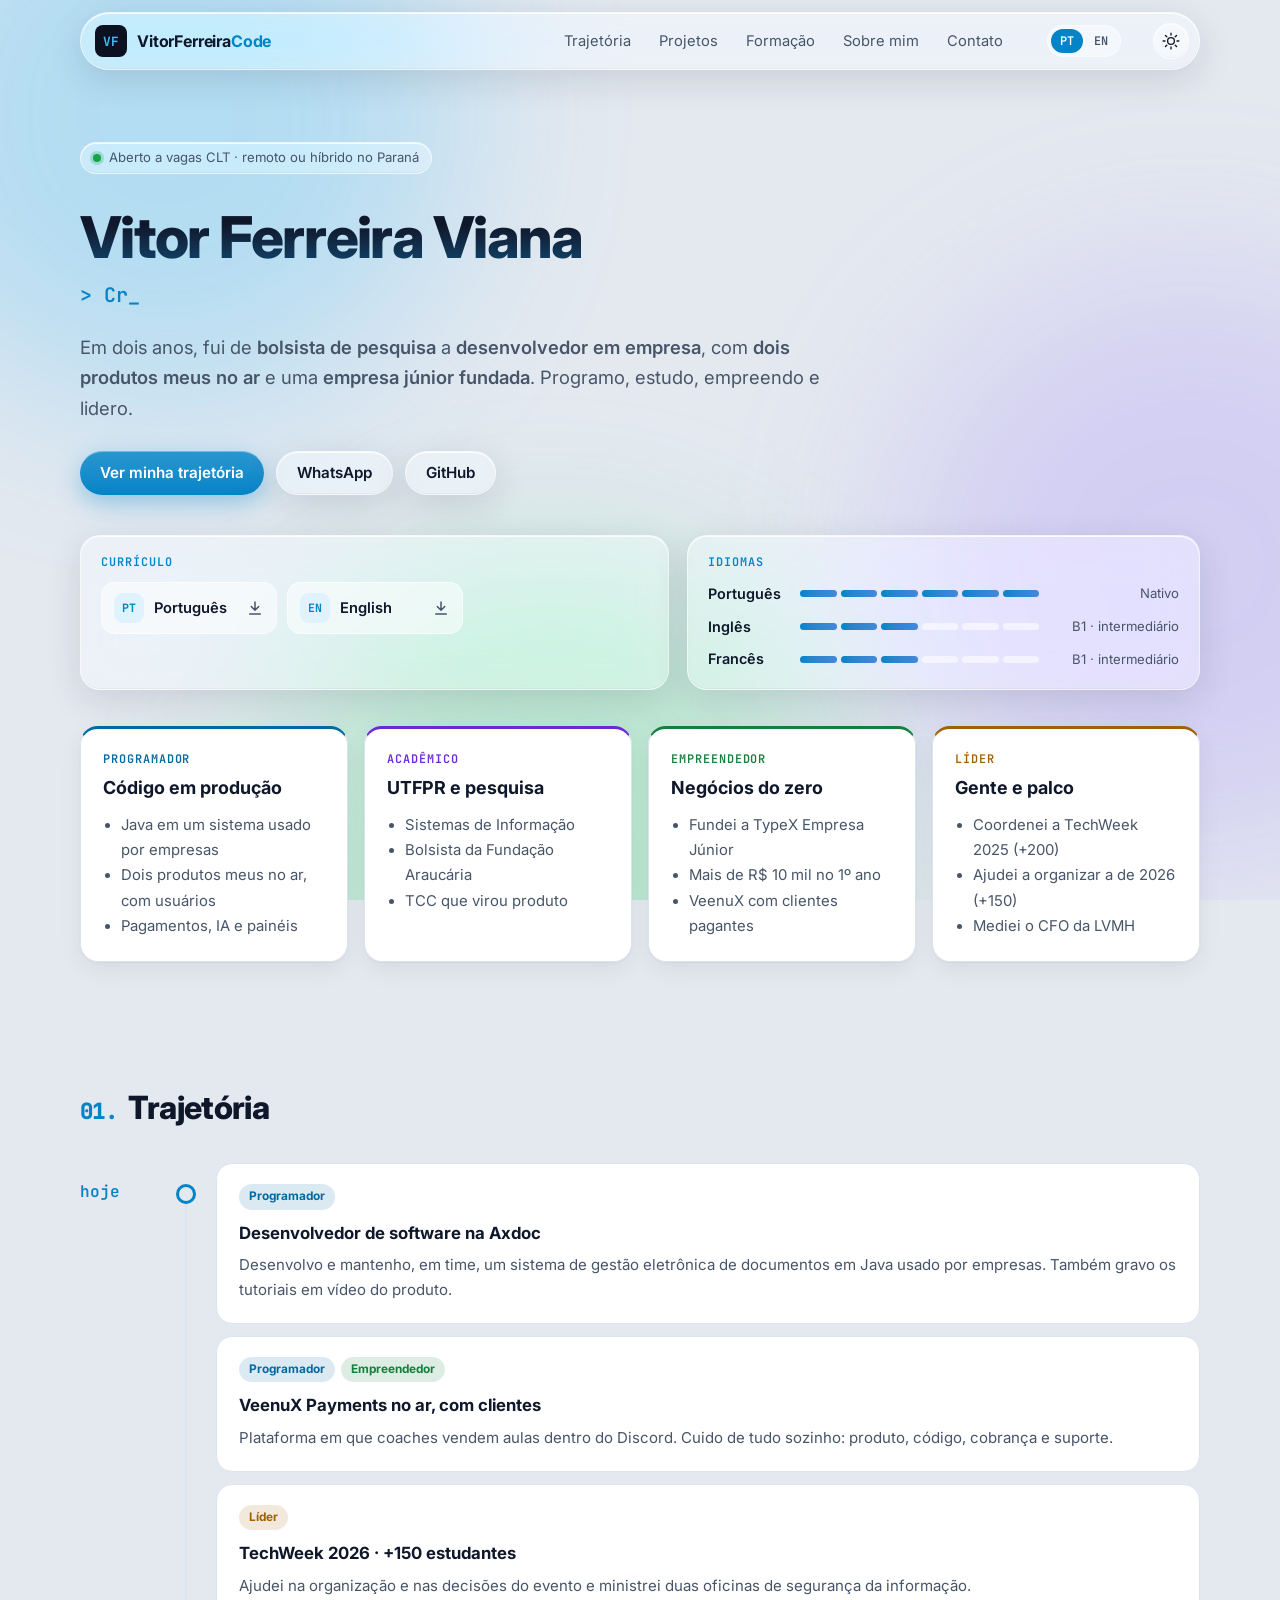
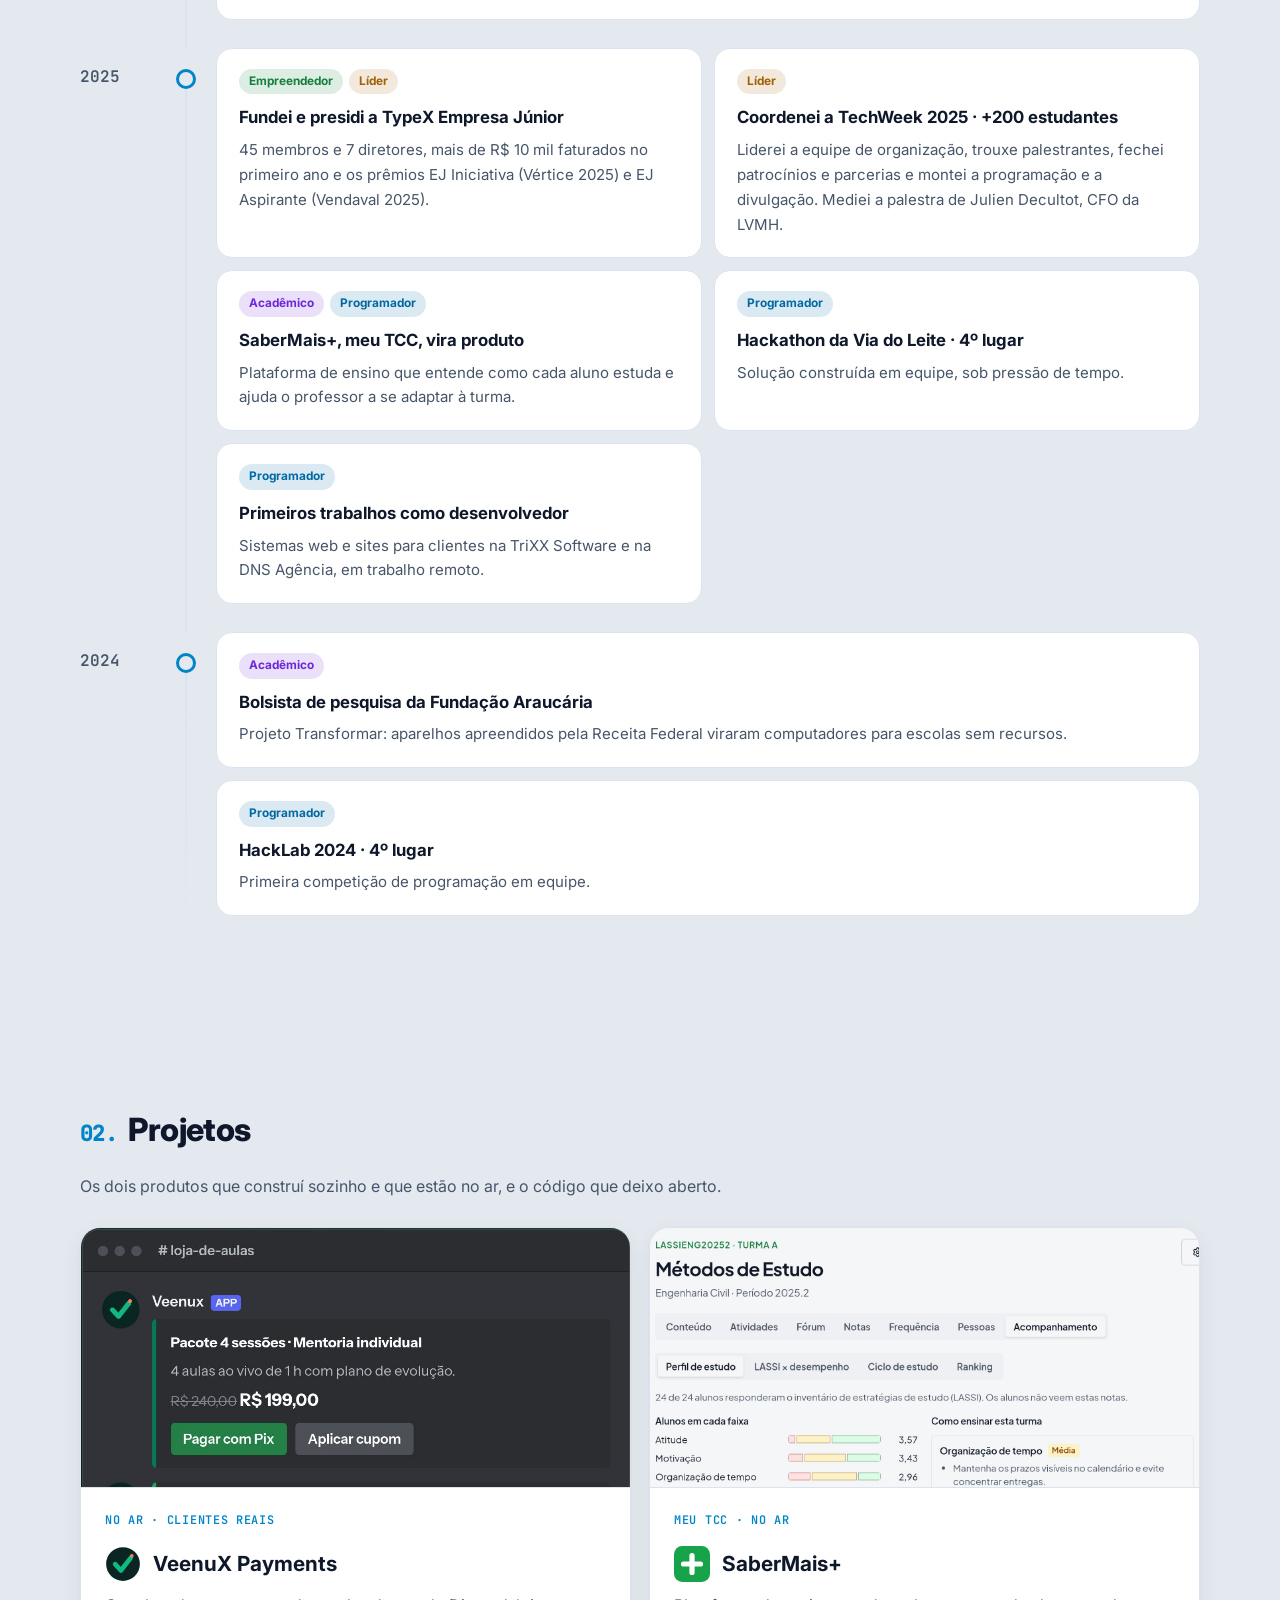
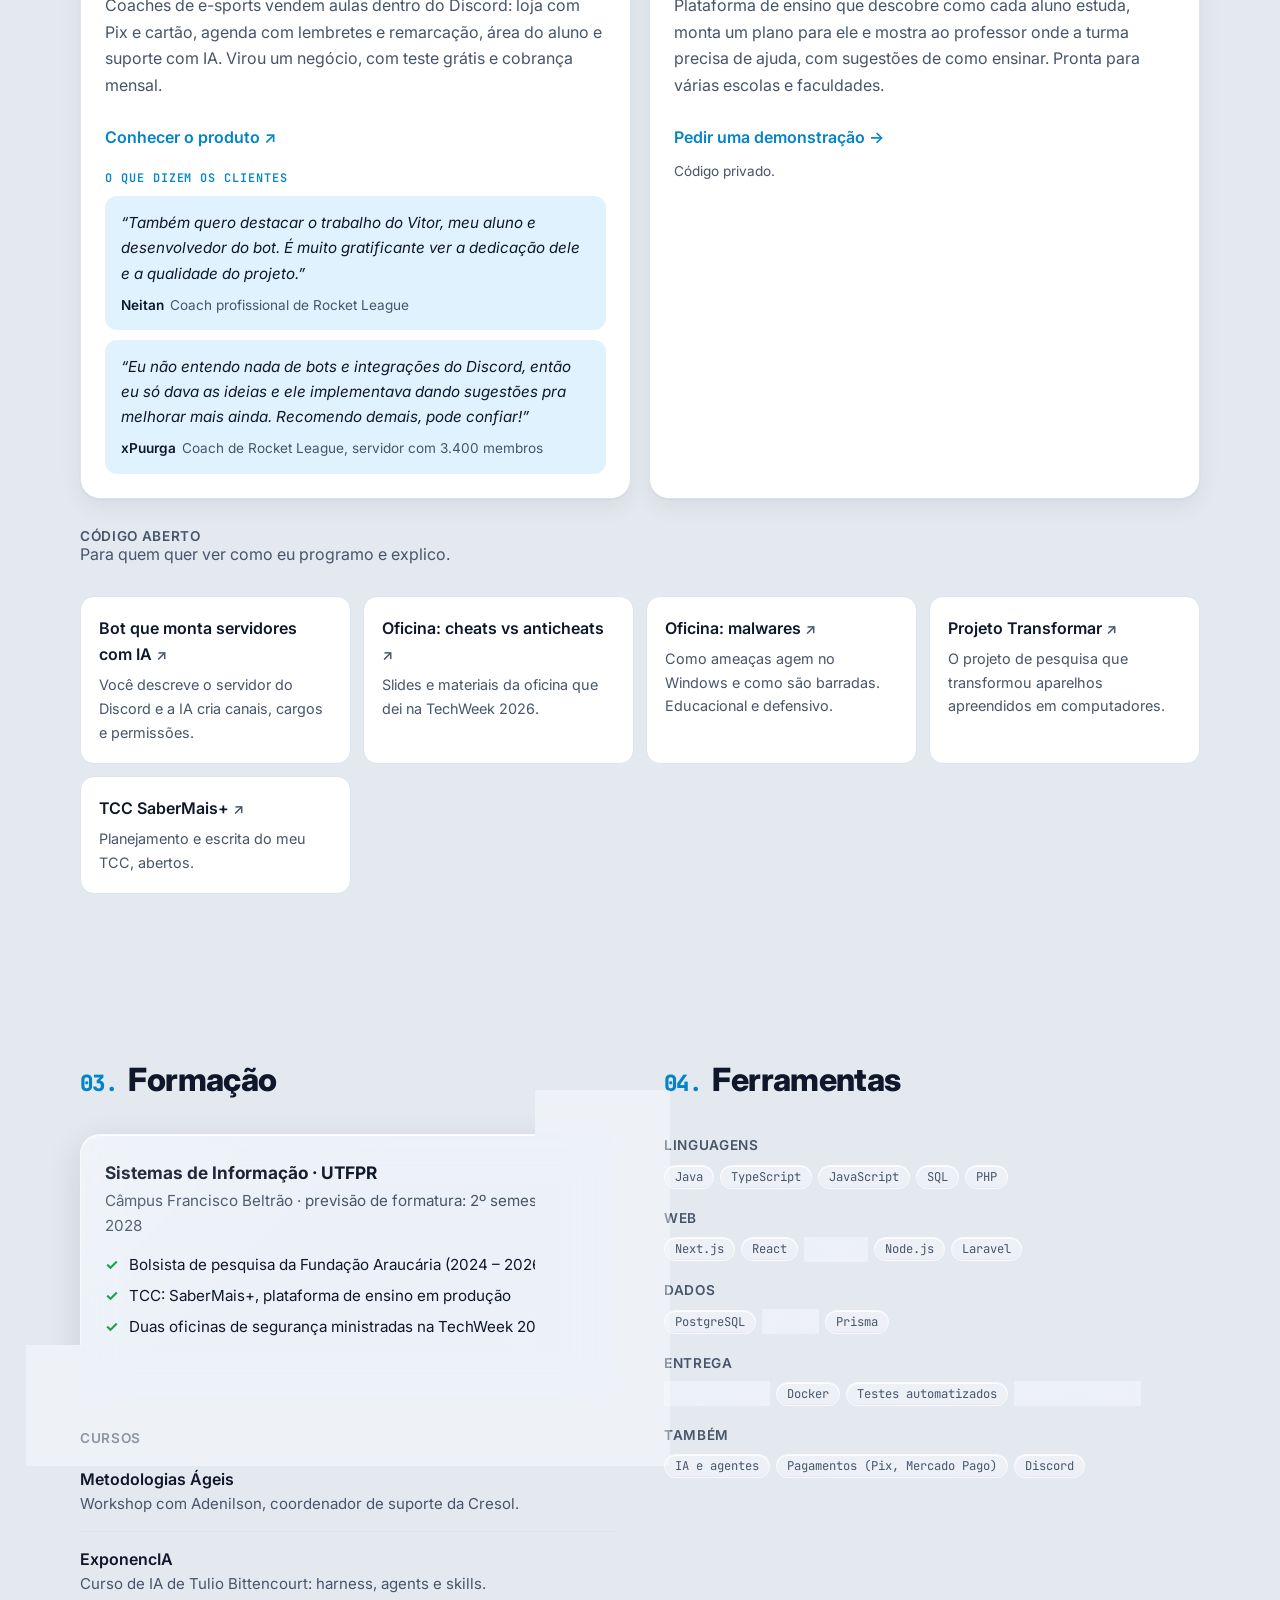
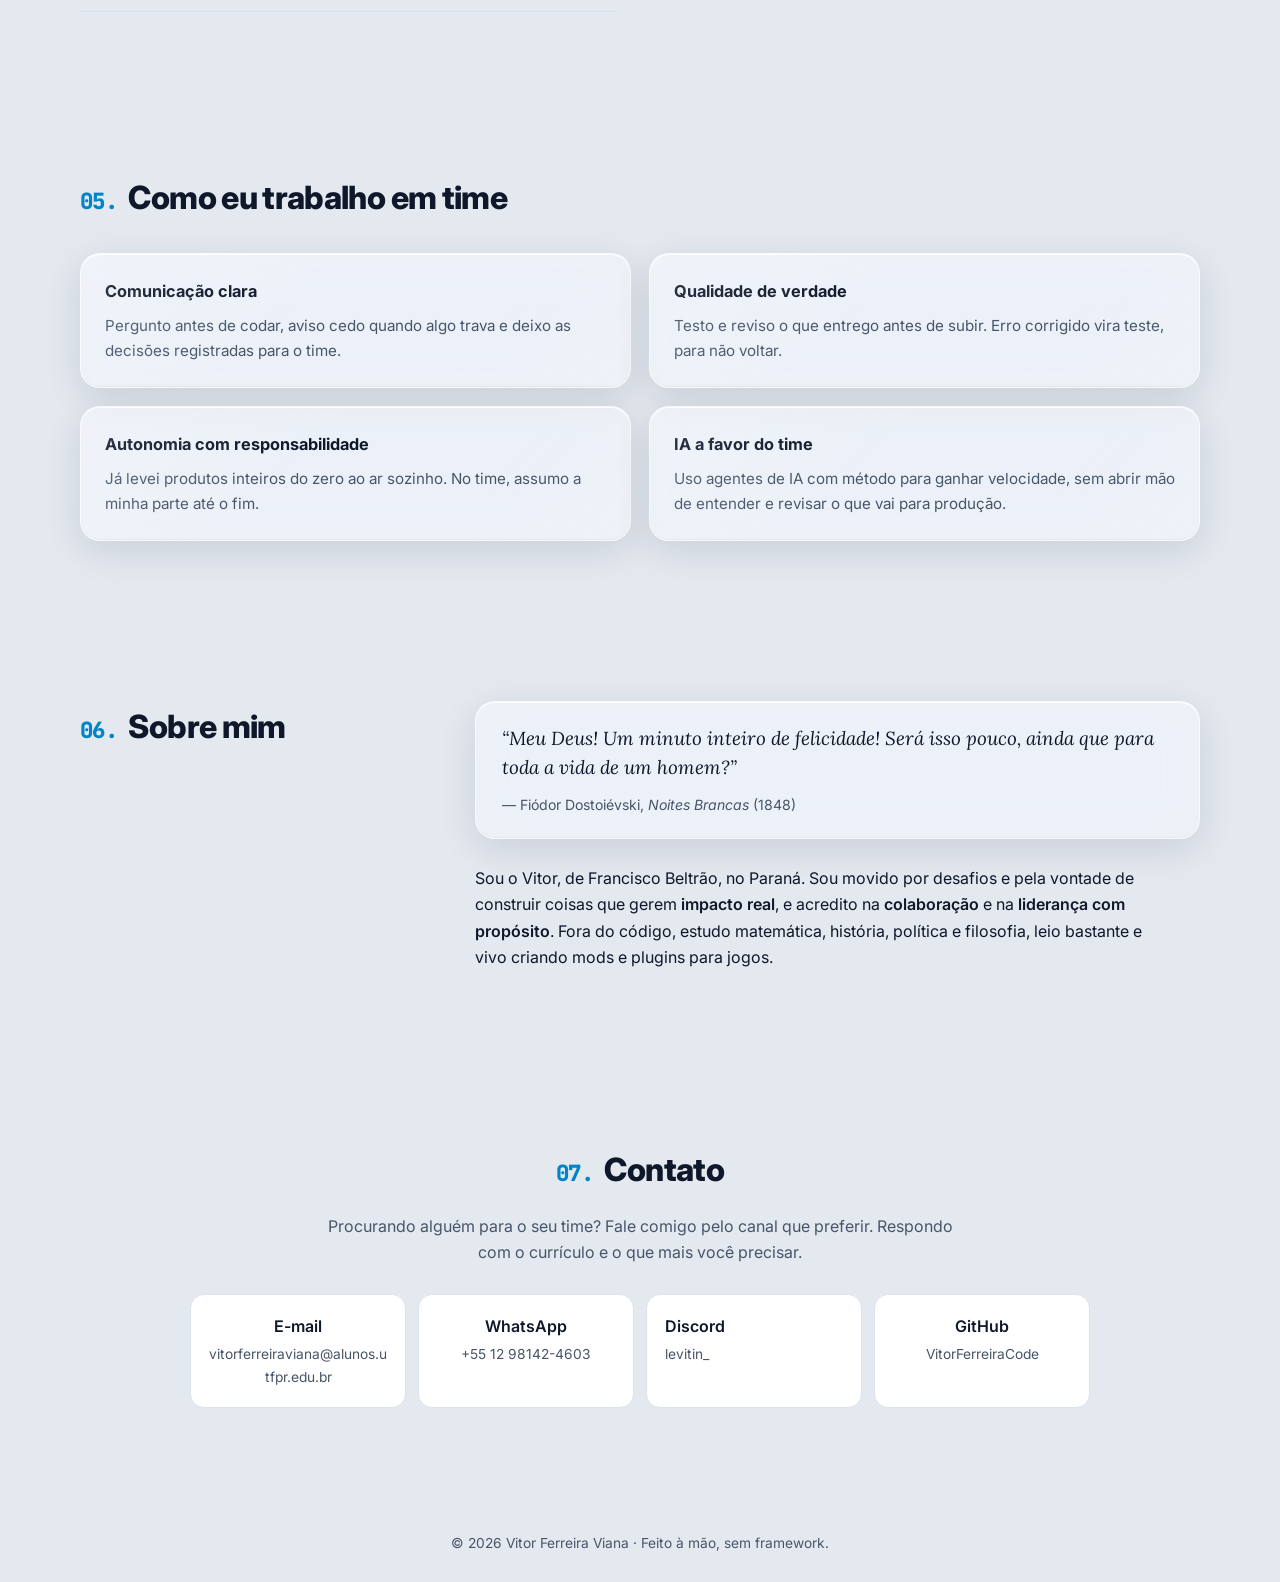
==== commit 9d935444: "feat: adicionando trajetória, pilares, prints e depoimentos com foco em vagas CLT Co-Authored-By: Cl" ====
--- a/index.html
+++ b/index.html
@@ -3,16 +3,15 @@
 <head>
   <meta charset="utf-8">
   <meta name="viewport" content="width=device-width, initial-scale=1">
-  <title>Vitor Ferreira Viana — Desenvolvedor full stack</title>
-  <meta name="description" content="Desenvolvedor full stack que tira sistemas do papel e coloca no ar: plataforma de vendas com pagamentos reais, plataforma de ensino com IA e desenvolvimento Java em empresa de software. Coordenador da TechWeek 2025 e fundador da TypeX Empresa Júnior.">
-  <meta property="og:title" content="Vitor Ferreira Viana — Desenvolvedor full stack">
-  <meta property="og:description" content="Sistemas no ar, com clientes reais: vendas com Pix e cartão, plataforma de ensino com IA, loja virtual. Desenvolvimento, liderança e comunicação.">
+  <title>Vitor Ferreira Viana — Desenvolvedor Full Stack (Java e TypeScript)</title>
+  <meta name="description" content="Desenvolvedor Full Stack (Java e TypeScript) aberto a vagas CLT. Desenvolvedor em empresa, dois produtos próprios no ar, estudante de Sistemas de Informação na UTFPR, fundador da TypeX Empresa Júnior e coordenador da TechWeek 2025.">
+  <meta property="og:title" content="Vitor Ferreira Viana — Desenvolvedor Full Stack (Java e TypeScript)">
+  <meta property="og:description" content="Desenvolvedor Full Stack (Java e TypeScript) aberto a vagas CLT. Desenvolvedor em empresa, dois produtos próprios no ar, estudante de Sistemas de Informação na UTFPR, fundador da TypeX Empresa Júnior e coordenador da TechWeek 2025.">
   <meta property="og:type" content="website">
   <meta property="og:url" content="https://vitorferreiracode.github.io/">
   <meta name="theme-color" content="#0b1120">
   <link rel="alternate" hreflang="pt-BR" href="https://vitorferreiracode.github.io/">
   <link rel="alternate" hreflang="en" href="https://vitorferreiracode.github.io/en/">
-  <link rel="alternate" hreflang="fr" href="https://vitorferreiracode.github.io/fr/">
   <link rel="icon" href="assets/favicon.svg" type="image/svg+xml">
   <link rel="preconnect" href="https://fonts.googleapis.com">
   <link rel="preconnect" href="https://fonts.gstatic.com" crossorigin>
@@ -32,14 +31,13 @@
         <span class="logo__marca">VF</span><span class="logo__nome">VitorFerreira<span>Code</span></span>
       </a>
       <nav class="menu" aria-label="Seções">
+        <a href="#trajetoria">Trajetória</a>
         <a href="#projetos">Projetos</a>
-        <a href="#lideranca">Liderança</a>
-        <a href="#trabalho">Experiência</a>
-        <a href="#quem-sou">Quem sou eu</a>
         <a href="#formacao">Formação</a>
+        <a href="#sobre">Sobre mim</a>
         <a href="#contato">Contato</a>
       </nav>
-      <div class="idioma-site" aria-label="Idioma do site"><a href="./" aria-current="page" lang="pt-BR">PT</a><a href="en/" lang="en">EN</a><a href="fr/" lang="fr">FR</a></div>
+      <div class="idioma-site" aria-label="Idioma do site"><a href="./" aria-current="page" lang="pt-BR">PT</a><a href="en/" lang="en">EN</a></div>
       <button class="tema" type="button" aria-label="Alternar tema claro/escuro">
         <svg class="tema__sol" viewBox="0 0 24 24" aria-hidden="true"><circle cx="12" cy="12" r="4.5"/><path d="M12 1.5v2.5M12 20v2.5M4.6 4.6l1.8 1.8M17.6 17.6l1.8 1.8M1.5 12H4M20 12h2.5M4.6 19.4l1.8-1.8M17.6 6.4l1.8-1.8"/></svg>
         <svg class="tema__lua" viewBox="0 0 24 24" aria-hidden="true"><path d="M20.5 14.5A8.5 8.5 0 0 1 9.5 3.5a8.5 8.5 0 1 0 11 11z"/></svg>
@@ -48,34 +46,19 @@
   </header>
 
   <main id="conteudo">
-    <!-- HERO -->
-    <section class="hero" id="inicio">
-      <div class="largura hero__grade">
-        <div>
-          <p class="sobretitulo"><span class="ponto"></span> Disponível para projetos e oportunidades</p>
-          <h1>Vitor Ferreira Viana</h1>
-          <p class="hero__papel">
-            <span class="mono">&gt;</span> <span class="digitando" data-frases='["Desenvolvedor full stack","Criador do VeenuX Payments e do SaberMais+","Coordenador da TechWeek 2025","Fundador da TypeX Empresa Júnior"]'>Desenvolvedor full stack</span><span class="cursor" aria-hidden="true">_</span>
-          </p>
-          <p class="hero__texto">Eu transformo ideia em sistema no ar, e sistema no ar em resultado. Construí sozinho uma <b>plataforma de vendas com pagamentos reais</b> usada por clientes, uma <b>plataforma de ensino com IA</b> e trabalho como <b>desenvolvedor Java</b> numa empresa de software. Fora do código, coordeno eventos, falo em público e já fundei e presidi uma empresa.</p>
-          <div class="acoes">
-            <a class="botao botao--forte" href="#projetos">Ver o que já entreguei</a>
-            <a class="botao" href="#contato">Vamos conversar</a>
-          </div>
-        </div>
-        <div class="terminal" aria-label="Resumo em formato de terminal">
-          <div class="terminal__barra"><i></i><i></i><i></i><span>~/vitor</span></div>
-<pre class="terminal__corpo"><span class="p">$</span> whoami
-Vitor Ferreira Viana
-<span class="p">$</span> cat stack.txt
-Java · TypeScript · SQL · PostgreSQL
-Next.js · NestJS · Node · Docker
-<span class="p">$</span> ls ./projetos
-<span class="d">veenux-payments/</span>  <span class="d">sabermais+/</span>
-<span class="d">f1sul.com.br/</span>  <span class="d">pgrs-plus/</span>  <span class="d">bot-ia/</span>
-<span class="p">$</span> cat hobbies.txt
-leitura · videogame · mods e plugins
-<span class="p">$</span> <span class="cursor">▍</span></pre>
+    <!-- TOPO -->
+    <section class="hero hero--h" id="inicio">
+      <div class="largura">
+        <p class="sobretitulo"><span class="ponto"></span> Aberto a vagas CLT · remoto ou híbrido no Paraná</p>
+        <h1>Vitor Ferreira Viana</h1>
+        <p class="hero__papel">
+          <span class="mono">&gt;</span> <span class="digitando" data-frases='["Desenvolvedor Full Stack · Java e TypeScript","Criador do VeenuX Payments e do SaberMais+","Coordenador da TechWeek 2025","Fundador da TypeX Empresa Júnior"]'>Desenvolvedor Full Stack · Java e TypeScript</span><span class="cursor" aria-hidden="true">_</span>
+        </p>
+        <p class="hero__texto">Em dois anos, fui de <b>bolsista de pesquisa</b> a <b>desenvolvedor em empresa</b>, com <b>dois produtos meus no ar</b> e uma <b>empresa júnior fundada</b>. Programo, estudo, empreendo e lidero.</p>
+        <div class="acoes">
+          <a class="botao botao--forte" href="#trajetoria">Ver minha trajetória</a>
+          <a class="botao" href="https://wa.me/5512981424603" target="_blank" rel="noopener noreferrer">WhatsApp</a>
+          <a class="botao" href="https://github.com/VitorFerreiraCode" target="_blank" rel="noopener noreferrer">GitHub</a>
         </div>
       </div>
     </section>
@@ -88,7 +71,6 @@
           <div class="faixa-cv__botoes">
             <a class="cv" href="assets/curriculo/curriculo-vitor-ferreira-viana-pt.pdf" target="_blank" rel="noopener noreferrer"><span class="cv__sigla">PT</span><span>Português</span><svg viewBox="0 0 24 24" aria-hidden="true"><path d="M12 4v11M7 10l5 5 5-5M5 20h14"/></svg></a>
             <a class="cv" href="assets/curriculo/resume-vitor-ferreira-viana-en.pdf" target="_blank" rel="noopener noreferrer"><span class="cv__sigla">EN</span><span>English</span><svg viewBox="0 0 24 24" aria-hidden="true"><path d="M12 4v11M7 10l5 5 5-5M5 20h14"/></svg></a>
-            <a class="cv" href="assets/curriculo/cv-vitor-ferreira-viana-fr.pdf" target="_blank" rel="noopener noreferrer"><span class="cv__sigla">FR</span><span>Français</span><svg viewBox="0 0 24 24" aria-hidden="true"><path d="M12 4v11M7 10l5 5 5-5M5 20h14"/></svg></a>
           </div>
         </div>
         <div class="faixa-cv__bloco">
@@ -102,239 +84,140 @@
       </div>
     </section>
 
-    <!-- DESTAQUES -->
-    <section class="secao secao--fina" id="destaques">
-      <div class="largura">
-        <ul class="conquistas">
-          <li><span class="conquistas__icone" aria-hidden="true">◆</span><div><b>Entrego produto, não só código</b><span>Do banco de dados ao deploy, sozinho. O VeenuX Payments e o SaberMais+ estão no ar, com usuários reais.</span></div></li>
-          <li><span class="conquistas__icone" aria-hidden="true">◆</span><div><b>Software que movimenta dinheiro</b><span>Pix, cartão e Mercado Pago em produção: vendas reais passam pelo que eu construí.</span></div></li>
-          <li><span class="conquistas__icone" aria-hidden="true">◆</span><div><b>Lidero pessoas</b><span>Coordenei a TechWeek 2025 (+200 estudantes), organizei a de 2026 (+150) e fundei uma empresa júnior com 45 membros.</span></div></li>
-          <li><span class="conquistas__icone" aria-hidden="true">◆</span><div><b>Comunico com clareza</b><span>Mediei a palestra do CFO da LVMH e ensino segurança da informação para quem está começando.</span></div></li>
-        </ul>
+    <!-- PILARES -->
+    <section class="secao secao--fina" id="pilares">
+      <div class="largura pilares">
+          <article class="pilar pilar--prog"><p class="pilar__nome">Programador</p><h3>Código em produção</h3><ul><li>Java em um sistema usado por empresas</li><li>Dois produtos meus no ar, com usuários</li><li>Pagamentos, IA e painéis</li></ul></article>
+          <article class="pilar pilar--acad"><p class="pilar__nome">Acadêmico</p><h3>UTFPR e pesquisa</h3><ul><li>Sistemas de Informação</li><li>Bolsista da Fundação Araucária</li><li>TCC que virou produto</li></ul></article>
+          <article class="pilar pilar--empr"><p class="pilar__nome">Empreendedor</p><h3>Negócios do zero</h3><ul><li>Fundei a TypeX Empresa Júnior</li><li>Mais de R$ 10 mil no 1º ano</li><li>VeenuX com clientes pagantes</li></ul></article>
+          <article class="pilar pilar--lider"><p class="pilar__nome">Líder</p><h3>Gente e palco</h3><ul><li>Coordenei a TechWeek 2025 (+200)</li><li>Ajudei a organizar a de 2026 (+150)</li><li>Mediei o CFO da LVMH</li></ul></article>
+      </div>
+    </section>
+
+    <!-- TRAJETÓRIA -->
+    <section class="secao" id="trajetoria">
+      <div class="largura">
+        <h2 class="titulo"><span class="mono">01.</span> Trajetória</h2>
+        <div class="linha">
+          <div class="linha__ano linha__ano--agora">hoje</div>
+          <div class="linha__trilho" aria-hidden="true"><i></i></div>
+          <div class="linha__itens">
+              <article class="marco"><div class="tags"><span class="tag tag--prog">Programador</span></div><h3>Desenvolvedor de software na Axdoc</h3><p>Desenvolvo e mantenho, em time, um sistema de gestão eletrônica de documentos em Java usado por empresas. Também gravo os tutoriais em vídeo do produto.</p></article>
+              <article class="marco"><div class="tags"><span class="tag tag--prog">Programador</span><span class="tag tag--empr">Empreendedor</span></div><h3>VeenuX Payments no ar, com clientes</h3><p>Plataforma em que coaches vendem aulas dentro do Discord. Cuido de tudo sozinho: produto, código, cobrança e suporte.</p></article>
+              <article class="marco"><div class="tags"><span class="tag tag--lider">Líder</span></div><h3>TechWeek 2026 · +150 estudantes</h3><p>Ajudei na organização e nas decisões do evento e ministrei duas oficinas de segurança da informação.</p></article>
+          </div>
+          <div class="linha__ano">2025</div>
+          <div class="linha__trilho" aria-hidden="true"><i></i></div>
+          <div class="linha__itens linha__itens--duas">
+              <article class="marco"><div class="tags"><span class="tag tag--empr">Empreendedor</span><span class="tag tag--lider">Líder</span></div><h3>Fundei e presidi a TypeX Empresa Júnior</h3><p>45 membros e 7 diretores, mais de R$ 10 mil faturados no primeiro ano e os prêmios EJ Iniciativa (Vértice 2025) e EJ Aspirante (Vendaval 2025).</p></article>
+              <article class="marco"><div class="tags"><span class="tag tag--lider">Líder</span></div><h3>Coordenei a TechWeek 2025 · +200 estudantes</h3><p>Liderei a equipe de organização, trouxe palestrantes, fechei patrocínios e parcerias e montei a programação e a divulgação. Mediei a palestra de Julien Decultot, CFO da LVMH.</p></article>
+              <article class="marco"><div class="tags"><span class="tag tag--acad">Acadêmico</span><span class="tag tag--prog">Programador</span></div><h3>SaberMais+, meu TCC, vira produto</h3><p>Plataforma de ensino que entende como cada aluno estuda e ajuda o professor a se adaptar à turma.</p></article>
+              <article class="marco"><div class="tags"><span class="tag tag--prog">Programador</span></div><h3>Hackathon da Via do Leite · 4º lugar</h3><p>Solução construída em equipe, sob pressão de tempo.</p></article>
+              <article class="marco"><div class="tags"><span class="tag tag--prog">Programador</span></div><h3>Primeiros trabalhos como desenvolvedor</h3><p>Sistemas web e sites para clientes na TriXX Software e na DNS Agência, em trabalho remoto.</p></article>
+          </div>
+          <div class="linha__ano">2024</div>
+          <div class="linha__trilho linha__trilho--fim" aria-hidden="true"><i></i></div>
+          <div class="linha__itens">
+              <article class="marco"><div class="tags"><span class="tag tag--acad">Acadêmico</span></div><h3>Bolsista de pesquisa da Fundação Araucária</h3><p>Projeto Transformar: aparelhos apreendidos pela Receita Federal viraram computadores para escolas sem recursos.</p></article>
+              <article class="marco"><div class="tags"><span class="tag tag--prog">Programador</span></div><h3>HackLab 2024 · 4º lugar</h3><p>Primeira competição de programação em equipe.</p></article>
+          </div>
+        </div>
       </div>
     </section>
 
     <!-- PROJETOS -->
-    <section class="secao" id="projetos">
-      <div class="largura">
-        <h2 class="titulo"><span class="mono">01.</span> Projetos</h2>
-        <p class="intro">Produtos que eu idealizei, construí e mantenho no ar. Não são exercícios: têm clientes, pagamentos e usuários de verdade.</p>
-
-        <article class="caso">
-          <div class="caso__cabeca">
-            <p class="etiqueta">SaaS · em produção com clientes</p>
-            <h3 class="caso__marca"><img src="assets/projetos/veenux-payments.svg" alt="" width="40" height="40"><a href="https://vnxbot.mivsistemas.com/conheca" target="_blank" rel="noopener noreferrer">VeenuX Payments <span aria-hidden="true">↗</span></a></h3>
-            <p class="caso__sub">Plataforma para coaches venderem aulas direto no Discord</p>
-            <div class="chips"><span>Next.js</span><span>discord.js</span><span>PostgreSQL</span><span>Mercado Pago</span><span>IA</span></div>
-          </div>
-          <div class="caso__corpo">
-            <div><h4>O problema</h4><p>Coaches de e-sports vendiam aulas por mensagem: cobrança manual, agenda perdida em conversas e aluno esquecido depois da compra.</p></div>
-            <div><h4>O que entreguei</h4><p>Uma loja dentro do Discord com Pix e cartão, agenda com lembretes e remarcação automática, área do aluno com a evolução dele e um suporte com IA que responde os chamados sozinho.</p></div>
-            <div><h4>O resultado</h4><p>Virou um negócio: teste grátis, cadastro sem precisar de mim e cobrança mensal por faixa de faturamento. O dinheiro das vendas cai direto na conta do coach.</p></div>
-          </div>
-          <a class="link" href="https://vnxbot.mivsistemas.com/conheca" target="_blank" rel="noopener noreferrer" aria-label="Abrir a página do VeenuX Payments (nova aba)">Conheça o VeenuX Payments <span aria-hidden="true">↗</span></a>
-        </article>
-
-        <article class="destaque">
-          <div class="destaque__texto">
-            <p class="etiqueta">Plataforma de ensino · TCC · em produção</p>
-            <h3 class="caso__marca"><img src="assets/projetos/sabermais.svg" class="quadrado" alt="" width="40" height="40">SaberMais+</h3>
-            <p class="caso__sub">A plataforma de ensino que se adapta a cada aluno</p>
-            <p>Em uma plataforma de ensino comum, todo aluno recebe o mesmo caminho e o professor não sabe como a turma estuda. O <b>SaberMais+</b> descobre o perfil de estudo de cada aluno com o <b>LASSI</b>, um questionário validado no Brasil, monta um plano de estudo para ele e mostra ao professor <b>onde a turma precisa de ajuda</b>.</p>
-            <ul class="lista-check">
-              <li><b>Pronto para várias escolas e faculdades</b>, com os dados de cada instituição separados e protegidos.</li>
-              <li><b>Tudo o que uma escola usa no dia a dia:</b> turmas, conteúdo, tarefas, provas, fórum, notas, frequência e gamificação.</li>
-              <li><b>IA que ensina sem fazer pelo aluno:</b> explica o conteúdo e sugere ao professor como ensinar a turma.</li>
-              <li><b>Mais de 340 testes automáticos</b> conferem o sistema antes de cada atualização.</li>
-            </ul>
-            <div class="chips"><span>Next.js</span><span>NestJS</span><span>Prisma</span><span>PostgreSQL</span><span>IA</span></div>
-            <p class="privado">Pesquisa com turmas reais prevista para 2027. Código privado.</p>
-            <a class="link" href="#contato">Peça uma demonstração <span aria-hidden="true">→</span></a>
-          </div>
-          <div class="destaque__arte" aria-hidden="true">
-            <div class="mini-ui">
-              <div class="mini-ui__barra"><span class="sm">+</span> <span>SaberMais<b>+</b></span></div>
-              <div class="mini-ui__linha"><span>Organização do tempo</span><i style="--v:42%"></i></div>
-              <div class="mini-ui__linha"><span>Motivação</span><i style="--v:78%"></i></div>
-              <div class="mini-ui__linha"><span>Concentração</span><i style="--v:55%"></i></div>
-              <div class="mini-ui__linha"><span>Autoverificação</span><i style="--v:64%"></i></div>
-              <div class="mini-ui__dica">Sugestão: dividir a semana em blocos de 25 min (pomodoro) nas disciplinas mais difíceis.</div>
+    <section class="secao secao--alt" id="projetos">
+      <div class="largura">
+        <h2 class="titulo"><span class="mono">02.</span> Projetos</h2>
+        <p class="intro">Os dois produtos que construí sozinho e que estão no ar, e o código que deixo aberto.</p>
+        <div class="produtos">
+          <article class="produto">
+            <img class="produto__print" src="assets/projetos/print-veenux.jpg" alt="Loja do VeenuX Payments no Discord: pacote de aulas, botão Pagar com Pix, pagamento aprovado e escolha de horário" width="1050" height="852" loading="lazy">
+            <div class="produto__corpo">
+              <p class="etiqueta">No ar · clientes reais</p>
+              <h3 class="caso__marca"><svg width="36" height="36" viewBox="0 0 512 512" aria-hidden="true"><circle cx="256" cy="256" r="240" fill="#0B2622"/><path d="M144 258 L226 348 L366 168" fill="none" stroke="#10B981" stroke-width="66" stroke-linecap="round" stroke-linejoin="round"/><circle cx="382" cy="140" r="26" fill="#FF7A59"/></svg>VeenuX Payments</h3>
+              <p>Coaches de e-sports vendem aulas dentro do Discord: loja com Pix e cartão, agenda com lembretes e remarcação, área do aluno e suporte com IA. Virou um negócio, com teste grátis e cobrança mensal.</p>
+              <a class="link" href="https://vnxbot.mivsistemas.com/conheca" target="_blank" rel="noopener noreferrer">Conhecer o produto <span aria-hidden="true">↗</span></a>
+              <p class="depoimentos__titulo">O que dizem os clientes</p>
+              <figure class="depoimento"><blockquote>“Também quero destacar o trabalho do Vitor, meu aluno e desenvolvedor do bot. É muito gratificante ver a dedicação dele e a qualidade do projeto.”</blockquote><figcaption><b>Neitan</b><span>Coach profissional de Rocket League</span></figcaption></figure>
+              <figure class="depoimento"><blockquote>“Eu não entendo nada de bots e integrações do Discord, então eu só dava as ideias e ele implementava dando sugestões pra melhorar mais ainda. Recomendo demais, pode confiar!”</blockquote><figcaption><b>xPuurga</b><span>Coach de Rocket League, servidor com 3.400 membros</span></figcaption></figure>
             </div>
-          </div>
-        </article>
-
-        <article class="caso">
-          <div class="caso__cabeca">
-            <p class="etiqueta">Loja virtual · em produção</p>
-            <h3><a href="https://f1sul.com.br" target="_blank" rel="noopener noreferrer">f1sul.com.br <span aria-hidden="true">↗</span></a></h3>
-            <div class="chips"><span>Express</span><span>PostgreSQL</span><span>Vite</span><span>Mercado Pago</span></div>
-          </div>
-          <div class="caso__corpo">
-            <div><h4>O problema</h4><p>Um lojista de réplicas de Fórmula 1 precisava vender online sem depender de programador para cada mudança.</p></div>
-            <div><h4>O que entreguei</h4><p>Loja completa com pagamento pelo Mercado Pago, promoções com preço riscado, avaliações de clientes e desconto na primeira compra.</p></div>
-            <div><h4>O resultado</h4><p>Loja no ar no domínio dele, com um painel em que o próprio lojista cuida de produtos, preços e promoções.</p></div>
-          </div>
-        </article>
-
-        <div class="cartoes cartoes--2">
-          <article class="cartao projeto">
-            <p class="etiqueta etiqueta--alerta">Plataforma · em desenvolvimento</p>
-            <h3>PGRS+</h3>
-            <p>Automatiza o <b>PGRS</b> (Plano de Gerenciamento de Resíduos Sólidos): o engenheiro ambiental preenche um passo a passo e recebe o documento pronto, em vez de montar tudo à mão.</p>
-            <div class="chips"><span>Laravel</span><span>PHP</span><span>PostgreSQL</span></div>
-            <a class="link" href="#contato">Quero ver uma prévia <span aria-hidden="true">→</span></a>
           </article>
-          <article class="cartao projeto">
-            <p class="etiqueta">Bot com IA · código aberto</p>
-            <h3><a href="https://github.com/VitorFerreiraCode/bot-discord-IA" target="_blank" rel="noopener noreferrer">Bot que monta servidores do Discord com IA <span aria-hidden="true">↗</span></a></h3>
-            <p>Você descreve o servidor que quer numa conversa e a IA monta canais, cargos e permissões. O código é aberto: dá para ver exatamente como eu programo.</p>
-            <div class="chips"><span>TypeScript</span><span>discord.js</span><span>LLMs</span></div>
-            <a class="link" href="https://github.com/VitorFerreiraCode/bot-discord-IA" target="_blank" rel="noopener noreferrer">Ver o código <span aria-hidden="true">↗</span></a>
+          <article class="produto">
+            <img class="produto__print" src="assets/projetos/print-sabermais.jpg" alt="Visão do professor no SaberMais+: perfil de estudo da turma por categoria e sugestões de como ensinar" width="1656" height="1496" loading="lazy">
+            <div class="produto__corpo">
+              <p class="etiqueta">Meu TCC · no ar</p>
+              <h3 class="caso__marca"><svg width="36" height="36" viewBox="0 0 1000 1000" aria-hidden="true"><rect width="1000" height="1000" rx="230" fill="#16A34A"/><path d="M500 265V735M265 500H735" fill="none" stroke="#fff" stroke-width="145" stroke-linecap="round"/></svg>SaberMais+</h3>
+              <p>Plataforma de ensino que descobre como cada aluno estuda, monta um plano para ele e mostra ao professor onde a turma precisa de ajuda, com sugestões de como ensinar. Pronta para várias escolas e faculdades.</p>
+              <a class="link" href="#contato">Pedir uma demonstração <span aria-hidden="true">→</span></a>
+              <p class="privado">Código privado.</p>
+            </div>
           </article>
         </div>
-      </div>
-    </section>
-
-    <!-- LIDERANÇA -->
-    <section class="secao secao--alt" id="lideranca">
-      <div class="largura">
-        <h2 class="titulo"><span class="mono">02.</span> Liderança e eventos</h2>
-        <p class="intro">Sei puxar um time, organizar um evento para centenas de pessoas e conduzir uma conversa com um executivo de multinacional no palco.</p>
-        <div class="cartoes cartoes--2">
-          <article class="cartao">
-            <div class="cartao__icone" aria-hidden="true"><svg viewBox="0 0 24 24"><circle cx="9" cy="8" r="3"/><path d="M3 20c0-3.3 2.7-6 6-6s6 2.7 6 6"/><circle cx="17" cy="9" r="2.4"/><path d="M15.5 14.3c2.8.3 5 2.6 5 5.7"/></svg></div>
-            <p class="etiqueta">Coordenador · TechWeek 2025</p>
-            <h3>TechWeek 2025</h3>
-            <p>Coordenei a edição 2025 do evento, com <b>mais de 200 estudantes</b> participando.</p>
-            <div class="chips"><span>Liderança</span><span>Coordenação de equipe</span><span>Organização de eventos</span></div>
-          </article>
-          <article class="cartao">
-            <div class="cartao__icone" aria-hidden="true"><svg viewBox="0 0 24 24"><rect x="9" y="3" width="6" height="11" rx="3"/><path d="M5 11a7 7 0 0 0 14 0M12 18v3M8 21h8"/></svg></div>
-            <p class="etiqueta">Mediador de palestra</p>
-            <h3>Julien Decultot, CFO da LVMH</h3>
-            <p>Mediei a palestra de <b>Julien Decultot</b>, CFO da <b>LVMH</b> (Louis Vuitton Moët Hennessy), o maior grupo de luxo do mundo, conduzindo a conversa entre o executivo e o público.</p>
-            <div class="chips"><span>Comunicação</span><span>Mediação</span><span>Oratória</span></div>
-          </article>
-          <article class="cartao">
-            <div class="cartao__icone" aria-hidden="true"><svg viewBox="0 0 24 24"><rect x="3" y="5" width="18" height="16" rx="2"/><path d="M3 10h18M8 3v4M16 3v4"/><path d="M9 15l2 2 4-4"/></svg></div>
-            <p class="etiqueta">Organizador · TechWeek 2026</p>
-            <h3>TechWeek 2026</h3>
-            <p>Organizei a edição 2026, com <b>mais de 150 estudantes</b>, e ainda dei duas oficinas de segurança no evento.</p>
-            <div class="chips"><span>Organização</span><span>Planejamento</span><span>Comunicação</span></div>
-          </article>
-          <article class="cartao">
-            <div class="cartao__icone" aria-hidden="true"><svg viewBox="0 0 24 24"><path d="M3 21h18M5 21V8l7-5 7 5v13"/><path d="M9 21v-6h6v6"/></svg></div>
-            <p class="etiqueta">Fundador e presidente · jan 2025 – jul 2026</p>
-            <h3>TypeX Empresa Júnior</h3>
-            <p>Fundei a empresa júnior do curso do zero e presidi: <b>45 membros</b>, 7 diretores e mais de <b>R$ 10 mil</b> faturados no primeiro ano. Prêmios <b>EJ Iniciativa</b> (Vértice 2025) e <b>EJ Aspirante</b> (Vendaval 2025).</p>
-            <div class="chips"><span>Gestão</span><span>Vendas</span><span>Empreendedorismo</span></div>
-          </article>
-        </div>
-      </div>
-    </section>
-
-    <!-- EXPERIÊNCIA -->
-    <section class="secao" id="trabalho">
+        <h3 class="trabalho__anteriores">Código aberto</h3>
+        <p class="intro">Para quem quer ver como eu programo e explico.</p>
+        <div class="repos">
+          <a class="repo" href="https://github.com/VitorFerreiraCode/bot-discord-IA" target="_blank" rel="noopener noreferrer"><b>Bot que monta servidores com IA <span aria-hidden="true">↗</span></b><span>Você descreve o servidor do Discord e a IA cria canais, cargos e permissões.</span></a>
+          <a class="repo" href="https://github.com/VitorFerreiraCode/oficina-cheat-e-anticheat" target="_blank" rel="noopener noreferrer"><b>Oficina: cheats vs anticheats <span aria-hidden="true">↗</span></b><span>Slides e materiais da oficina que dei na TechWeek 2026.</span></a>
+          <a class="repo" href="https://github.com/VitorFerreiraCode/oficina-malwares" target="_blank" rel="noopener noreferrer"><b>Oficina: malwares <span aria-hidden="true">↗</span></b><span>Como ameaças agem no Windows e como são barradas. Educacional e defensivo.</span></a>
+          <a class="repo" href="https://github.com/ProjetoTransformar/projeto-transformar" target="_blank" rel="noopener noreferrer"><b>Projeto Transformar <span aria-hidden="true">↗</span></b><span>O projeto de pesquisa que transformou aparelhos apreendidos em computadores.</span></a>
+          <a class="repo" href="https://github.com/VitorFerreiraCode/tcc-sabermais" target="_blank" rel="noopener noreferrer"><b>TCC SaberMais+ <span aria-hidden="true">↗</span></b><span>Planejamento e escrita do meu TCC, abertos.</span></a>
+        </div>
+      </div>
+    </section>
+
+    <!-- FORMAÇÃO E FERRAMENTAS -->
+    <section class="secao" id="formacao">
       <div class="largura duas">
         <div>
-          <h2 class="titulo"><span class="mono">03.</span> Experiência</h2>
-          <article class="cartao trabalho">
-            <p class="etiqueta">Desenvolvedor Júnior III · jan 2026 – atual</p>
-            <h3>Axdoc</h3>
-            <p>Desenvolvo e mantenho um sistema de gestão eletrônica de documentos (GED) em Java: novas funcionalidades, integrações com sistemas de parceiros e suporte em produção. Também gravo os tutoriais em vídeo do produto.</p>
-            <div class="chips"><span>Java</span><span>VRaptor</span><span>JSP</span><span>PostgreSQL</span><span>Docker</span></div>
+          <h2 class="titulo"><span class="mono">03.</span> Formação</h2>
+          <article class="cartao formacao">
+            <h3>Sistemas de Informação · UTFPR</h3>
+            <p class="formacao__sub">Câmpus Francisco Beltrão · previsão de formatura: 2º semestre de 2028</p>
+            <ul class="lista-check"><li>Bolsista de pesquisa da Fundação Araucária (2024 – 2026)</li><li>TCC: SaberMais+, plataforma de ensino em produção</li><li>Duas oficinas de segurança ministradas na TechWeek 2026</li><li>4º lugar no HackLab 2024 e no Hackathon da Via do Leite 2025</li></ul>
           </article>
-          <h3 class="trabalho__anteriores">Experiências anteriores</h3>
+          <h3 class="trabalho__anteriores">Cursos</h3>
           <ul class="trajetoria">
-            <li><b>TriXX Software — Desenvolvedor Júnior I</b><span>Freelance remoto · jan 2025 – mar 2026. Sistemas web com PHP, PostgreSQL, JavaScript e Docker, com foco em otimizar processos e melhorar a experiência do usuário.</span></li>
-            <li><b>DNS Agência de Marketing — Desenvolvedor Júnior I</b><span>Freelance remoto · ago 2025 – jul 2026. Sites e projetos com WordPress e MySQL.</span></li>
+            <li><b>Metodologias Ágeis</b><span>Workshop com Adenilson, coordenador de suporte da Cresol.</span></li>
+            <li><b>ExponencIA</b><span>Curso de IA de Tulio Bittencourt: harness, agents e skills.</span></li>
           </ul>
         </div>
         <div>
-          <h2 class="titulo"><span class="mono">04.</span> Stack</h2>
+          <h2 class="titulo"><span class="mono">04.</span> Ferramentas</h2>
           <div class="stack">
-            <div><h4>Linguagens</h4><div class="chips"><span>Java</span><span>TypeScript</span><span>JavaScript</span><span>SQL</span><span>PHP</span><span>HTML/CSS</span></div></div>
-            <div><h4>Web</h4><div class="chips"><span>Next.js</span><span>React</span><span>NestJS</span><span>Node.js</span><span>Express</span><span>Laravel</span><span>Tailwind</span></div></div>
-            <div><h4>Dados</h4><div class="chips"><span>PostgreSQL</span><span>MySQL</span><span>Prisma</span><span>Drizzle</span></div></div>
-            <div><h4>Infra e qualidade</h4><div class="chips"><span>Docker</span><span>GitHub Actions</span><span>Railway</span><span>Vitest</span><span>Playwright</span></div></div>
-            <div><h4>Também</h4><div class="chips"><span>discord.js</span><span>IA e agentes</span><span>Pagamentos (Pix, Mercado Pago)</span><span>Engenharia reversa</span></div></div>
-          </div>
-        </div>
-      </div>
-    </section>
-
-    <!-- QUEM SOU EU -->
-    <section class="secao secao--alt" id="quem-sou">
+            <div><h4>Linguagens</h4><div class="chips"><span>Java</span><span>TypeScript</span><span>JavaScript</span><span>SQL</span><span>PHP</span></div></div>
+            <div><h4>Web</h4><div class="chips"><span>Next.js</span><span>React</span><span>NestJS</span><span>Node.js</span><span>Laravel</span></div></div>
+            <div><h4>Dados</h4><div class="chips"><span>PostgreSQL</span><span>MySQL</span><span>Prisma</span></div></div>
+            <div><h4>Entrega</h4><div class="chips"><span>Git e GitHub</span><span>Docker</span><span>Testes automatizados</span><span>Deploy em nuvem</span></div></div>
+            <div><h4>Também</h4><div class="chips"><span>IA e agentes</span><span>Pagamentos (Pix, Mercado Pago)</span><span>Discord</span></div></div>
+          </div>
+        </div>
+      </div>
+    </section>
+
+    <!-- EM TIME -->
+    <section class="secao secao--alt" id="time">
+      <div class="largura">
+        <h2 class="titulo"><span class="mono">05.</span> Como eu trabalho em time</h2>
+        <div class="cartoes cartoes--2 principios">
+          <article class="cartao"><h3>Comunicação clara</h3><p>Pergunto antes de codar, aviso cedo quando algo trava e deixo as decisões registradas para o time.</p></article>
+          <article class="cartao"><h3>Qualidade de verdade</h3><p>Testo e reviso o que entrego antes de subir. Erro corrigido vira teste, para não voltar.</p></article>
+          <article class="cartao"><h3>Autonomia com responsabilidade</h3><p>Já levei produtos inteiros do zero ao ar sozinho. No time, assumo a minha parte até o fim.</p></article>
+          <article class="cartao"><h3>IA a favor do time</h3><p>Uso agentes de IA com método para ganhar velocidade, sem abrir mão de entender e revisar o que vai para produção.</p></article>
+        </div>
+      </div>
+    </section>
+
+    <!-- SOBRE MIM -->
+    <section class="secao" id="sobre">
       <div class="largura sobre">
-        <h2 class="titulo"><span class="mono">05.</span> Quem sou eu</h2>
+        <h2 class="titulo"><span class="mono">06.</span> Sobre mim</h2>
         <div class="sobre__texto">
           <figure class="citacao citacao--abertura">
             <blockquote>“Meu Deus! Um minuto inteiro de felicidade! Será isso pouco, ainda que para toda a vida de um homem?”</blockquote>
             <figcaption>— Fiódor Dostoiévski, <i>Noites Brancas</i> (1848)</figcaption>
           </figure>
-          <p>Sou o Vitor, de Francisco Beltrão, no Paraná. Sou uma pessoa movida por desafios e pela vontade de construir coisas que gerem <b>impacto real</b>. Acredito no poder da <b>colaboração</b>, na <b>liderança com propósito</b> e na tecnologia como meio de <b>transformação</b>.</p>
-          <p>Foi isso que me levou a fundar uma empresa júnior, a transformar aparelhos apreendidos em computadores para escolas e a dar oficinas para quem está começando. Gosto de aprender e, mais ainda, de dividir o que aprendi.</p>
-          <p>Fora do código, gosto de estudar <b>matemática, história, política e filosofia</b>. Sou <b>leitor</b>, gosto de <b>jogar videogame</b> e vivo desenvolvendo <b>mods, plugins, texturas</b> e o que mais der para criar dentro dos jogos.</p>
-        </div>
-      </div>
-    </section>
-
-    <!-- FORMAÇÃO -->
-    <section class="secao" id="formacao">
-      <div class="largura">
-        <h2 class="titulo"><span class="mono">06.</span> Formação</h2>
-        <p class="intro">Bacharelado em Sistemas de Informação na UTFPR, câmpus Francisco Beltrão (<b>em andamento</b>). Dentro e fora da sala de aula, aprendi a construir, ensinar e levar tecnologia para quem precisa.</p>
-        <div class="cartoes cartoes--3">
-          <article class="cartao">
-            <div class="cartao__icone" aria-hidden="true"><svg viewBox="0 0 24 24"><rect x="4" y="4" width="16" height="12" rx="2"/><path d="M8 20h8M12 16v4"/><path d="M9 10l2 2 4-4"/></svg></div>
-            <p class="etiqueta">Bolsista Fundação Araucária · ago 2024 – mar 2026</p>
-            <h3><a href="https://github.com/ProjetoTransformar/projeto-transformar" target="_blank" rel="noopener noreferrer">Projeto Transformar <span aria-hidden="true">↗</span></a></h3>
-            <p>TV boxes apreendidas pela Receita Federal viraram <b>computadores para escolas sem recursos</b>, com Linux (Armbian). Também montamos clusters e power banks a partir de material reaproveitado.</p>
-          </article>
-          <article class="cartao">
-            <div class="cartao__icone" aria-hidden="true"><svg viewBox="0 0 24 24"><path d="M12 3l8 3v6c0 4.5-3.4 8.3-8 9-4.6-.7-8-4.5-8-9V6z"/><path d="M9 12l2 2 4-4"/></svg></div>
-            <p class="etiqueta">Oficina que ministrei · TechWeek 2026</p>
-            <h3>A Guerra Invisível: Cheats vs Anticheats</h3>
-            <p>Como cheats internal, external, kernel e DMA funcionam, e como anticheats como Vanguard, EAC, BattlEye e VAC os detectam.</p>
-            <a class="link" href="https://github.com/VitorFerreiraCode/oficina-cheat-e-anticheat" target="_blank" rel="noopener noreferrer">Slides e materiais <span aria-hidden="true">↗</span></a>
-          </article>
-          <article class="cartao">
-            <div class="cartao__icone" aria-hidden="true"><svg viewBox="0 0 24 24"><circle cx="12" cy="12" r="3"/><path d="M12 2v4M12 18v4M2 12h4M18 12h4M5 5l2.8 2.8M16.2 16.2 19 19M5 19l2.8-2.8M16.2 7.8 19 5"/></svg></div>
-            <p class="etiqueta">Oficina que ministrei · TechWeek 2026</p>
-            <h3>Malware: infecção, persistência e roubo de dados</h3>
-            <p>Como ameaças agem no Windows e como são detectadas e barradas, com um simulador de infostealer inofensivo. Tudo educacional e defensivo.</p>
-            <a class="link" href="https://github.com/VitorFerreiraCode/oficina-malwares" target="_blank" rel="noopener noreferrer">Slides e materiais <span aria-hidden="true">↗</span></a>
-          </article>
-        </div>
-        <h3 class="trabalho__anteriores">Cursos</h3>
-        <div class="cartoes cartoes--2">
-          <article class="cartao">
-            <div class="cartao__icone" aria-hidden="true"><svg viewBox="0 0 24 24"><path d="M4 12a8 8 0 0 1 14-5.3M20 12a8 8 0 0 1-14 5.3"/><path d="M18 3v4h-4M6 21v-4h4"/></svg></div>
-            <p class="etiqueta">Workshop</p>
-            <h3>Metodologias Ágeis</h3>
-            <p>Workshop de metodologias ágeis com <b>Adenilson</b>, coordenador de suporte da <b>Cresol</b>.</p>
-            <div class="chips"><span>Metodologias ágeis</span><span>Trabalho em equipe</span></div>
-          </article>
-          <article class="cartao">
-            <div class="cartao__icone" aria-hidden="true"><svg viewBox="0 0 24 24"><rect x="5" y="7" width="14" height="12" rx="3"/><path d="M12 3v4M9 12h.01M15 12h.01M9.5 16h5"/><path d="M2 12h3M19 12h3"/></svg></div>
-            <p class="etiqueta">Curso de IA</p>
-            <h3>ExponencIA</h3>
-            <p>Curso de inteligência artificial de <b>Tulio Bittencourt</b>: <b>harness</b>, <b>agents</b> e <b>skills</b>, que já uso no meu dia a dia de desenvolvimento.</p>
-            <div class="chips"><span>Harness</span><span>Agents</span><span>Skills</span></div>
-          </article>
-        </div>
-      </div>
-    </section>
-
-    <!-- COMO É TRABALHAR COMIGO -->
-    <section class="secao secao--alt" id="como">
-      <div class="largura">
-        <h2 class="titulo"><span class="mono">07.</span> Como é trabalhar comigo</h2>
-        <div class="cartoes cartoes--2 principios">
-          <article class="cartao"><h3>Você entende o que está sendo feito</h3><p>Antes do código, entendo o seu problema com perguntas objetivas. Cada decisão fica registrada, e você vê o sistema funcionando antes da entrega.</p></article>
-          <article class="cartao"><h3>Funciona amanhã também</h3><p>Testes automáticos conferem tudo antes de cada atualização. Erro corrigido vira teste, para não voltar.</p></article>
-          <article class="cartao"><h3>Rápido, sem atalhos perigosos</h3><p>Uso agentes de IA com um método próprio, com memória do projeto e conferência de qualidade. A IA acelera; a responsabilidade pelo resultado é minha.</p></article>
-          <article class="cartao"><h3>Fica fácil de manter</h3><p>Código organizado e documentado: qualquer desenvolvedor (ou eu, daqui a seis meses) entende o que foi feito e por quê.</p></article>
+          <p>Sou o Vitor, de Francisco Beltrão, no Paraná. Sou movido por desafios e pela vontade de construir coisas que gerem <b>impacto real</b>, e acredito na <b>colaboração</b> e na <b>liderança com propósito</b>. Fora do código, estudo matemática, história, política e filosofia, leio bastante e vivo criando mods e plugins para jogos.</p>
         </div>
       </div>
     </section>
@@ -342,11 +225,13 @@
     <!-- CONTATO -->
     <section class="secao contato" id="contato">
       <div class="largura">
-        <h2 class="titulo"><span class="mono">08.</span> Contato</h2>
-        <p class="intro">Tem um sistema para tirar do papel, uma vaga no seu time ou um evento precisando de alguém no palco? Me manda um e-mail contando a ideia.</p>
-        <div class="acoes">
-          <a class="botao botao--forte" href="mailto:vitorferreiraviana@alunos.utfpr.edu.br">E-mail</a>
-          <a class="botao" href="https://github.com/VitorFerreiraCode" target="_blank" rel="noopener noreferrer">GitHub</a>
+        <h2 class="titulo"><span class="mono">07.</span> Contato</h2>
+        <p class="intro">Procurando alguém para o seu time? Fale comigo pelo canal que preferir. Respondo com o currículo e o que mais você precisar.</p>
+        <div class="contatos">
+          <a class="contato-item" href="mailto:vitorferreiraviana@alunos.utfpr.edu.br"><b>E-mail</b><span>vitorferreiraviana@alunos.utfpr.edu.br</span></a>
+          <a class="contato-item" href="https://wa.me/5512981424603" target="_blank" rel="noopener noreferrer"><b>WhatsApp</b><span>+55 12 98142-4603</span></a>
+          <button class="contato-item" type="button" data-copiar="levitin_" data-copiado="copiado!" aria-label="Copiar usuário do Discord"><b>Discord</b><span>levitin_</span></button>
+          <a class="contato-item" href="https://github.com/VitorFerreiraCode" target="_blank" rel="noopener noreferrer"><b>GitHub</b><span>VitorFerreiraCode</span></a>
         </div>
       </div>
     </section>
--- a/assets/estilo.css
+++ b/assets/estilo.css
@@ -427,3 +427,73 @@
 #quem-sou .sobre__texto p { margin-inline: auto; }
 #quem-sou .citacao { border: 1px solid var(--vidro-borda); border-radius: 20px; padding: 26px 32px; margin-bottom: 30px; }
 #quem-sou .citacao blockquote { font-size: 1.28rem; }
+
+/* ===== Direção H: pilares, trajetória, produtos, depoimentos, repositórios e contatos ===== */
+:root { --p-prog: #0369a1; --p-acad: #6d28d9; --p-empr: #15803d; --p-lider: #a16207; }
+@media (prefers-color-scheme: dark) {
+  :root:not([data-tema="claro"]) { --p-prog: #7dd3fc; --p-acad: #c4b5fd; --p-empr: #86efac; --p-lider: #fcd34d; }
+}
+:root[data-tema="escuro"] { --p-prog: #7dd3fc; --p-acad: #c4b5fd; --p-empr: #86efac; --p-lider: #fcd34d; }
+.pilar--prog, .tag--prog { --cor: var(--p-prog); }
+.pilar--acad, .tag--acad { --cor: var(--p-acad); }
+.pilar--empr, .tag--empr { --cor: var(--p-empr); }
+.pilar--lider, .tag--lider { --cor: var(--p-lider); }
+
+.hero--h h1 { margin-top: 18px; }
+.hero--h .hero__texto { max-width: 62ch; font-size: 1.15rem; }
+
+.pilares { display: grid; grid-template-columns: repeat(4, minmax(0, 1fr)); gap: 16px; }
+.pilar { padding: 22px; border: 1px solid var(--linha); border-top: 3px solid var(--cor); border-radius: 18px; background: var(--superficie); box-shadow: var(--sombra); }
+.pilar__nome { margin: 0 0 6px; font: 600 .74rem "JetBrains Mono", monospace; letter-spacing: .08em; text-transform: uppercase; color: var(--cor); }
+.pilar h3 { margin: 0 0 10px; font-size: 1.12rem; }
+.pilar ul { margin: 0; padding-left: 18px; color: var(--suave); font-size: .93rem; line-height: 1.7; }
+
+.linha { display: grid; grid-template-columns: 76px 24px minmax(0, 1fr); column-gap: 18px; }
+.linha__ano { padding-top: 18px; font: 600 1rem "JetBrains Mono", monospace; color: var(--suave); }
+.linha__ano--agora { color: var(--acento); }
+.linha__trilho { display: flex; flex-direction: column; align-items: center; }
+.linha__trilho::before { content: ""; width: 14px; height: 14px; margin-top: 21px; border-radius: 50%; border: 3px solid var(--acento); background: var(--fundo); flex: none; }
+.linha__trilho i { flex: 1; width: 2px; background: var(--linha); }
+.linha__trilho--fim i { background: linear-gradient(var(--linha), transparent); }
+.linha__itens { display: grid; gap: 12px; padding-bottom: 28px; }
+.linha__itens--duas { grid-template-columns: repeat(2, minmax(0, 1fr)); }
+.marco { padding: 20px 22px; border: 1px solid var(--linha); border-radius: 16px; background: var(--superficie); }
+.marco h3 { margin: 10px 0 6px; font-size: 1.05rem; }
+.marco p { margin: 0; color: var(--suave); font-size: .94rem; }
+.tags { display: flex; flex-wrap: wrap; gap: 6px; }
+.tag { padding: 3px 10px; border-radius: 999px; font-size: .74rem; font-weight: 700; color: var(--cor); background: color-mix(in srgb, var(--cor) 14%, transparent); }
+
+.produtos { display: grid; grid-template-columns: repeat(2, minmax(0, 1fr)); gap: 18px; }
+.produto { display: flex; flex-direction: column; overflow: hidden; border: 1px solid var(--linha); border-radius: 20px; background: var(--superficie); box-shadow: var(--sombra); }
+.produto__print { display: block; width: 100%; height: 260px; object-fit: cover; object-position: top left; border-bottom: 1px solid var(--linha); background: var(--fundo-alt); }
+.produto__corpo { display: flex; flex-direction: column; gap: 10px; padding: 24px; }
+.produto__corpo p { margin: 0; color: var(--suave); }
+.produto__corpo .caso__marca { margin: 0; font-size: 1.3rem; }
+.depoimentos__titulo { margin-top: 10px !important; font: 600 .74rem "JetBrains Mono", monospace !important; letter-spacing: .08em; text-transform: uppercase; color: var(--acento) !important; }
+.depoimento { margin: 0; padding: 14px 16px; border-radius: 12px; background: var(--acento-fundo); }
+.depoimento blockquote { margin: 0; font-style: italic; color: var(--texto); font-size: .95rem; }
+.depoimento figcaption { margin-top: 8px; font-size: .85rem; color: var(--suave); }
+.depoimento figcaption b { color: var(--texto); margin-right: 6px; }
+
+.repos { display: grid; grid-template-columns: repeat(auto-fit, minmax(220px, 1fr)); gap: 12px; }
+.repo { display: flex; flex-direction: column; gap: 6px; padding: 18px; border: 1px solid var(--linha); border-radius: 14px; background: var(--superficie); color: var(--texto); text-decoration: none; }
+.repo:hover { border-color: var(--acento); }
+.repo span { color: var(--suave); font-size: .9rem; }
+
+.formacao h3 { margin: 0; }
+.formacao__sub { margin: 6px 0 0; color: var(--suave); font-size: .94rem; }
+
+.contatos { display: grid; grid-template-columns: repeat(4, minmax(0, 1fr)); gap: 12px; max-width: 900px; margin: 24px auto 0; }
+.contato-item { display: flex; flex-direction: column; gap: 4px; padding: 18px; border: 1px solid var(--linha); border-radius: 14px; background: var(--superficie); color: var(--texto); text-decoration: none; font: inherit; cursor: pointer; text-align: center; }
+.contato-item:hover { border-color: var(--acento); }
+.contato-item span { color: var(--suave); font-size: .86rem; overflow-wrap: anywhere; }
+
+@media (max-width: 960px) {
+  .pilares { grid-template-columns: repeat(2, minmax(0, 1fr)); }
+  .produtos, .linha__itens--duas { grid-template-columns: minmax(0, 1fr); }
+  .contatos { grid-template-columns: repeat(2, minmax(0, 1fr)); }
+}
+@media (max-width: 560px) {
+  .pilares, .contatos { grid-template-columns: minmax(0, 1fr); }
+  .linha { grid-template-columns: 52px 18px minmax(0, 1fr); column-gap: 10px; }
+}
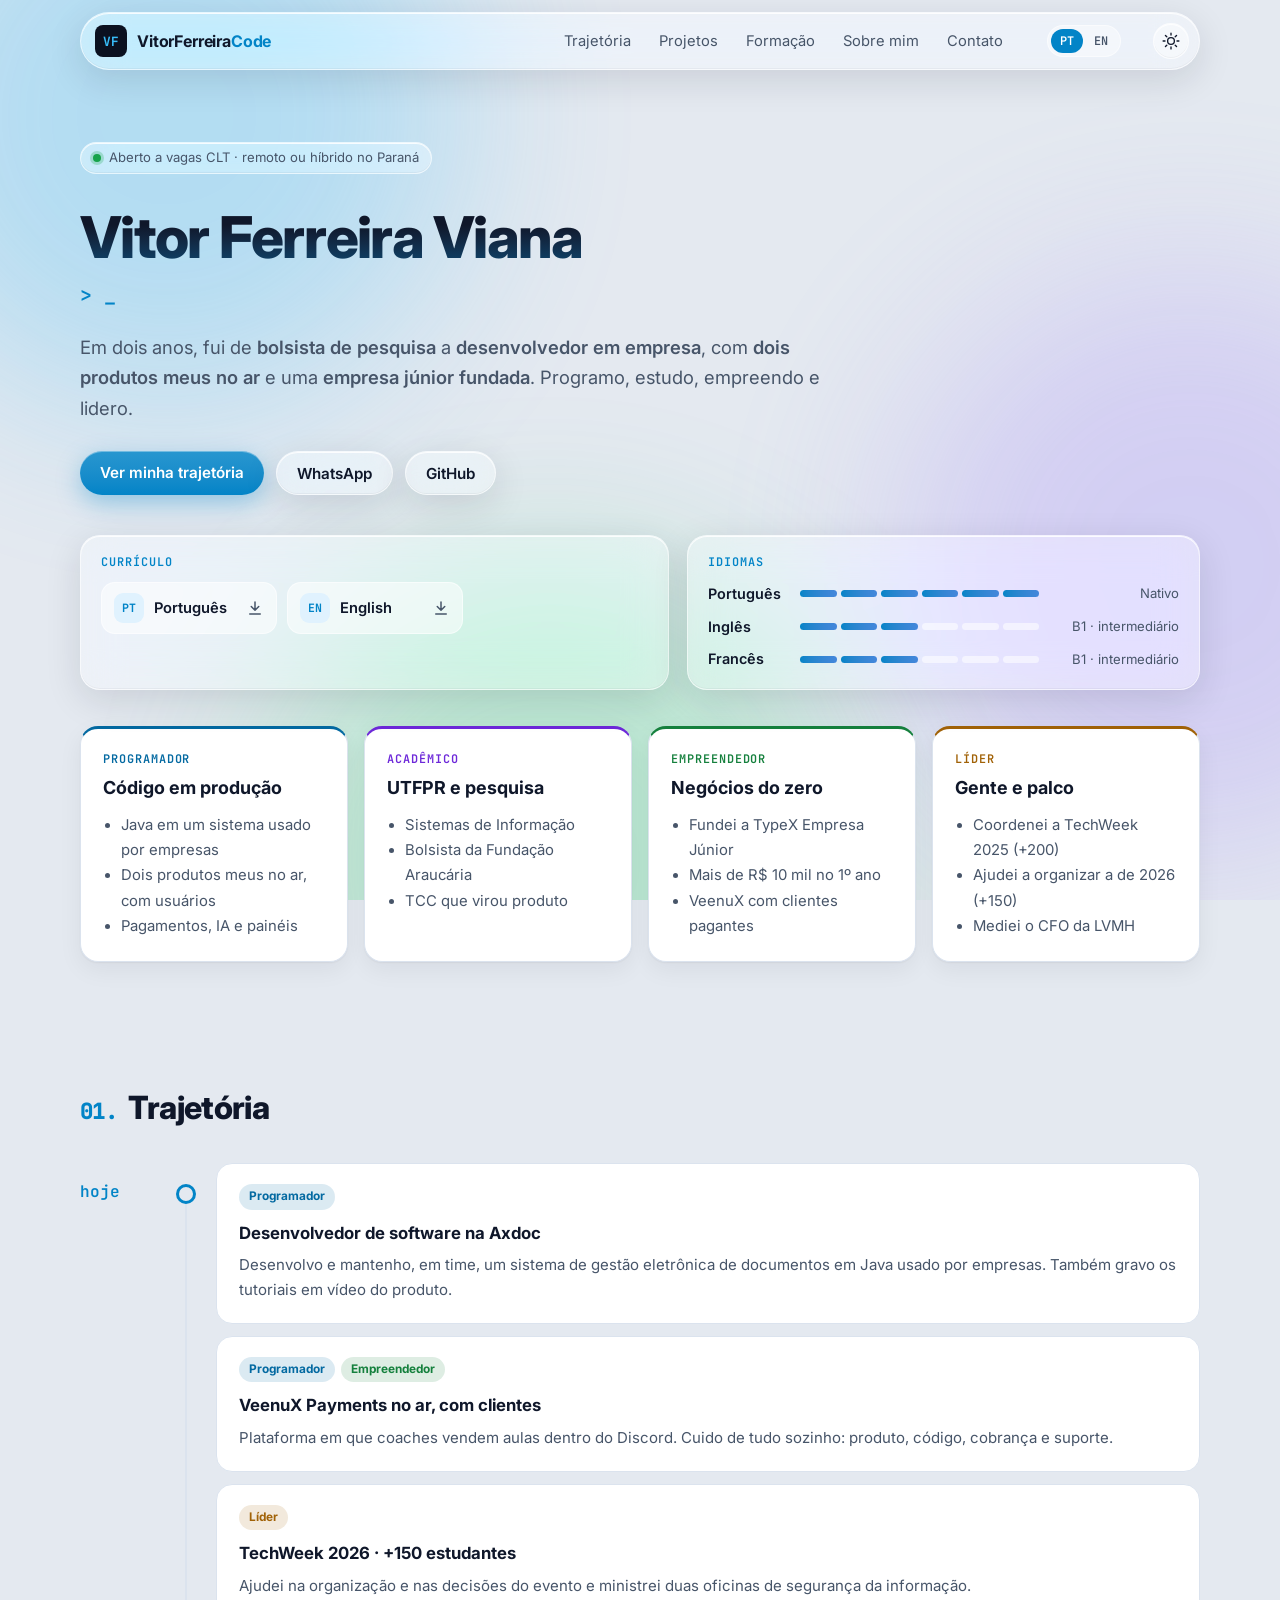
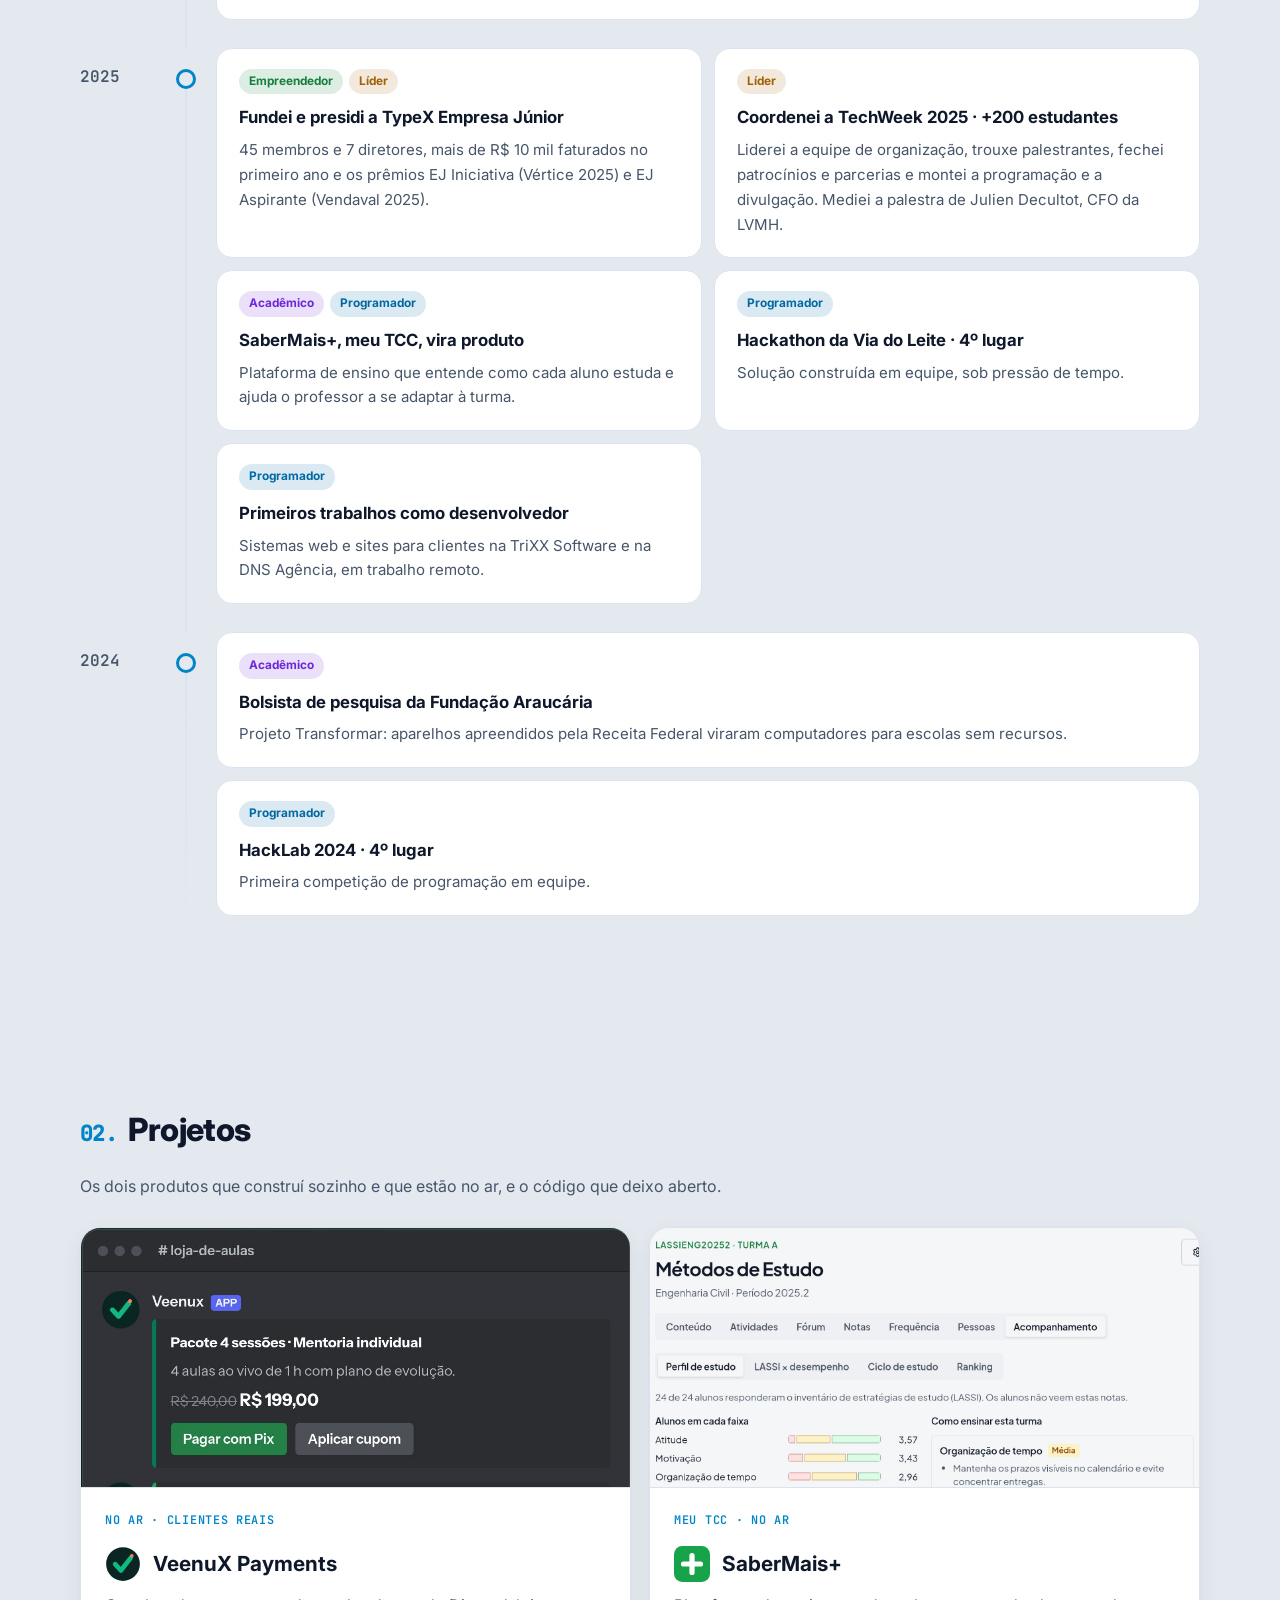
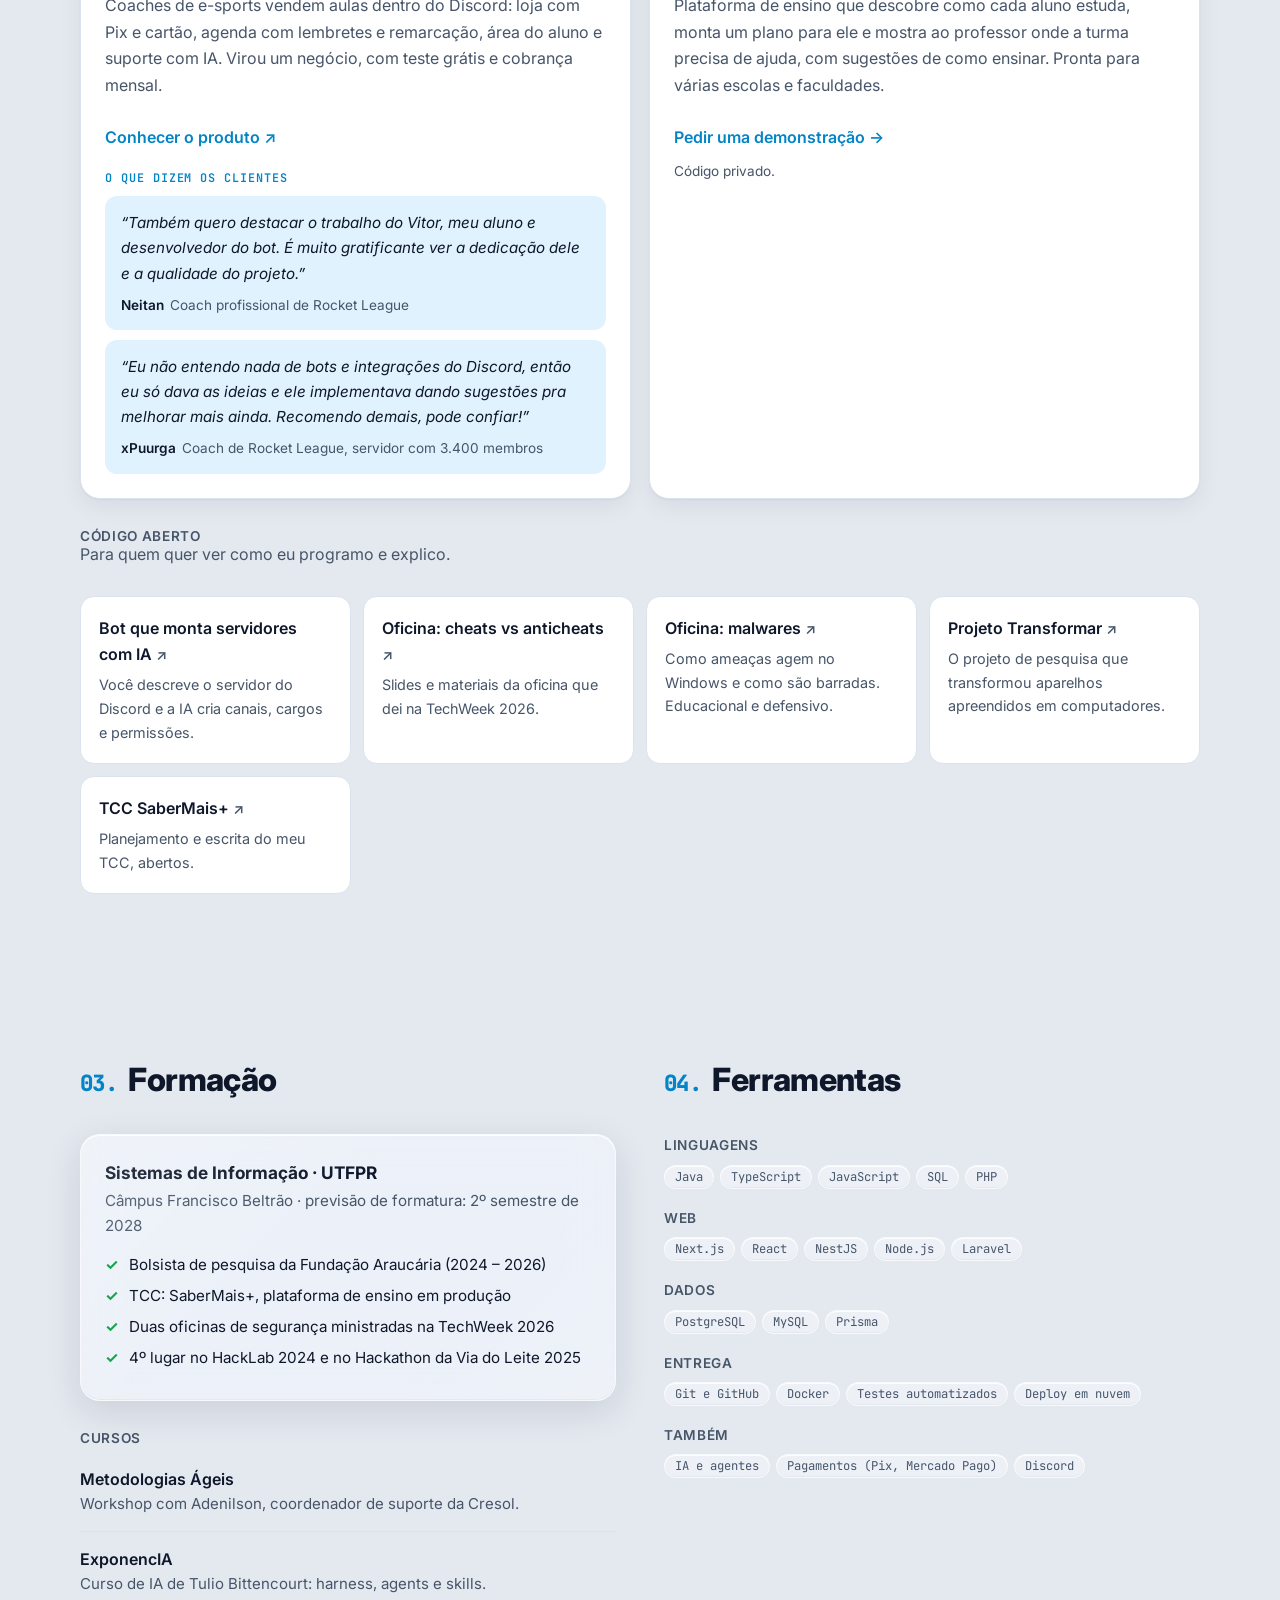
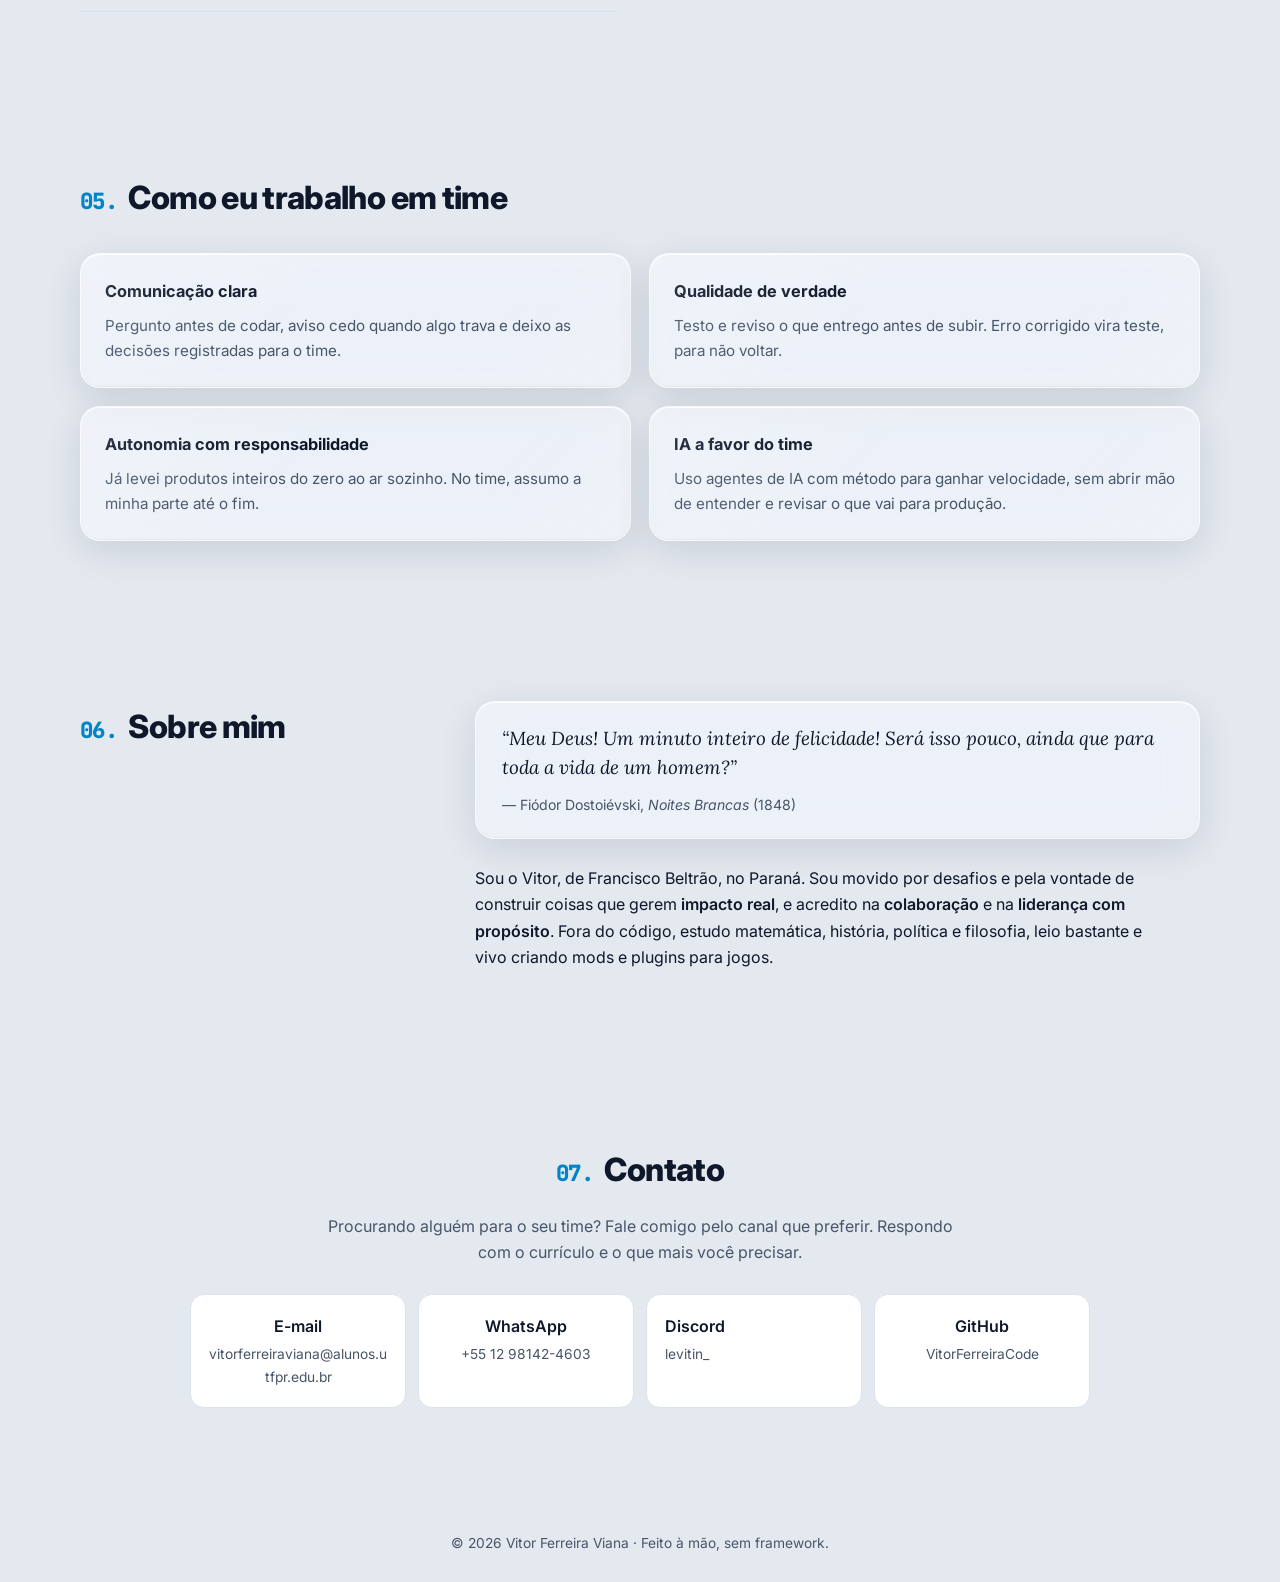
==== commit a60447d2: "fix: adicionando versão nos links do CSS e do JS para não misturar com o cache antigo Co-Authored-By" ====
--- a/index.html
+++ b/index.html
@@ -16,7 +16,7 @@
   <link rel="preconnect" href="https://fonts.googleapis.com">
   <link rel="preconnect" href="https://fonts.gstatic.com" crossorigin>
   <link href="https://fonts.googleapis.com/css2?family=Inter:wght@400;500;600;700;800&family=JetBrains+Mono:wght@400;600&family=Lora:ital@1&display=swap" rel="stylesheet">
-  <link rel="stylesheet" href="assets/estilo.css">
+  <link rel="stylesheet" href="assets/estilo.css?v=7afb9c45">
   <script>
     try { const t = localStorage.getItem('tema'); if (t) document.documentElement.dataset.tema = t; } catch (e) {}
   </script>
@@ -241,6 +241,6 @@
     <div class="largura">© <span id="ano">2026</span> Vitor Ferreira Viana · Feito à mão, sem framework.</div>
   </footer>
 
-  <script src="assets/main.js" defer></script>
+  <script src="assets/main.js?v=7afb9c45" defer></script>
 </body>
 </html>
